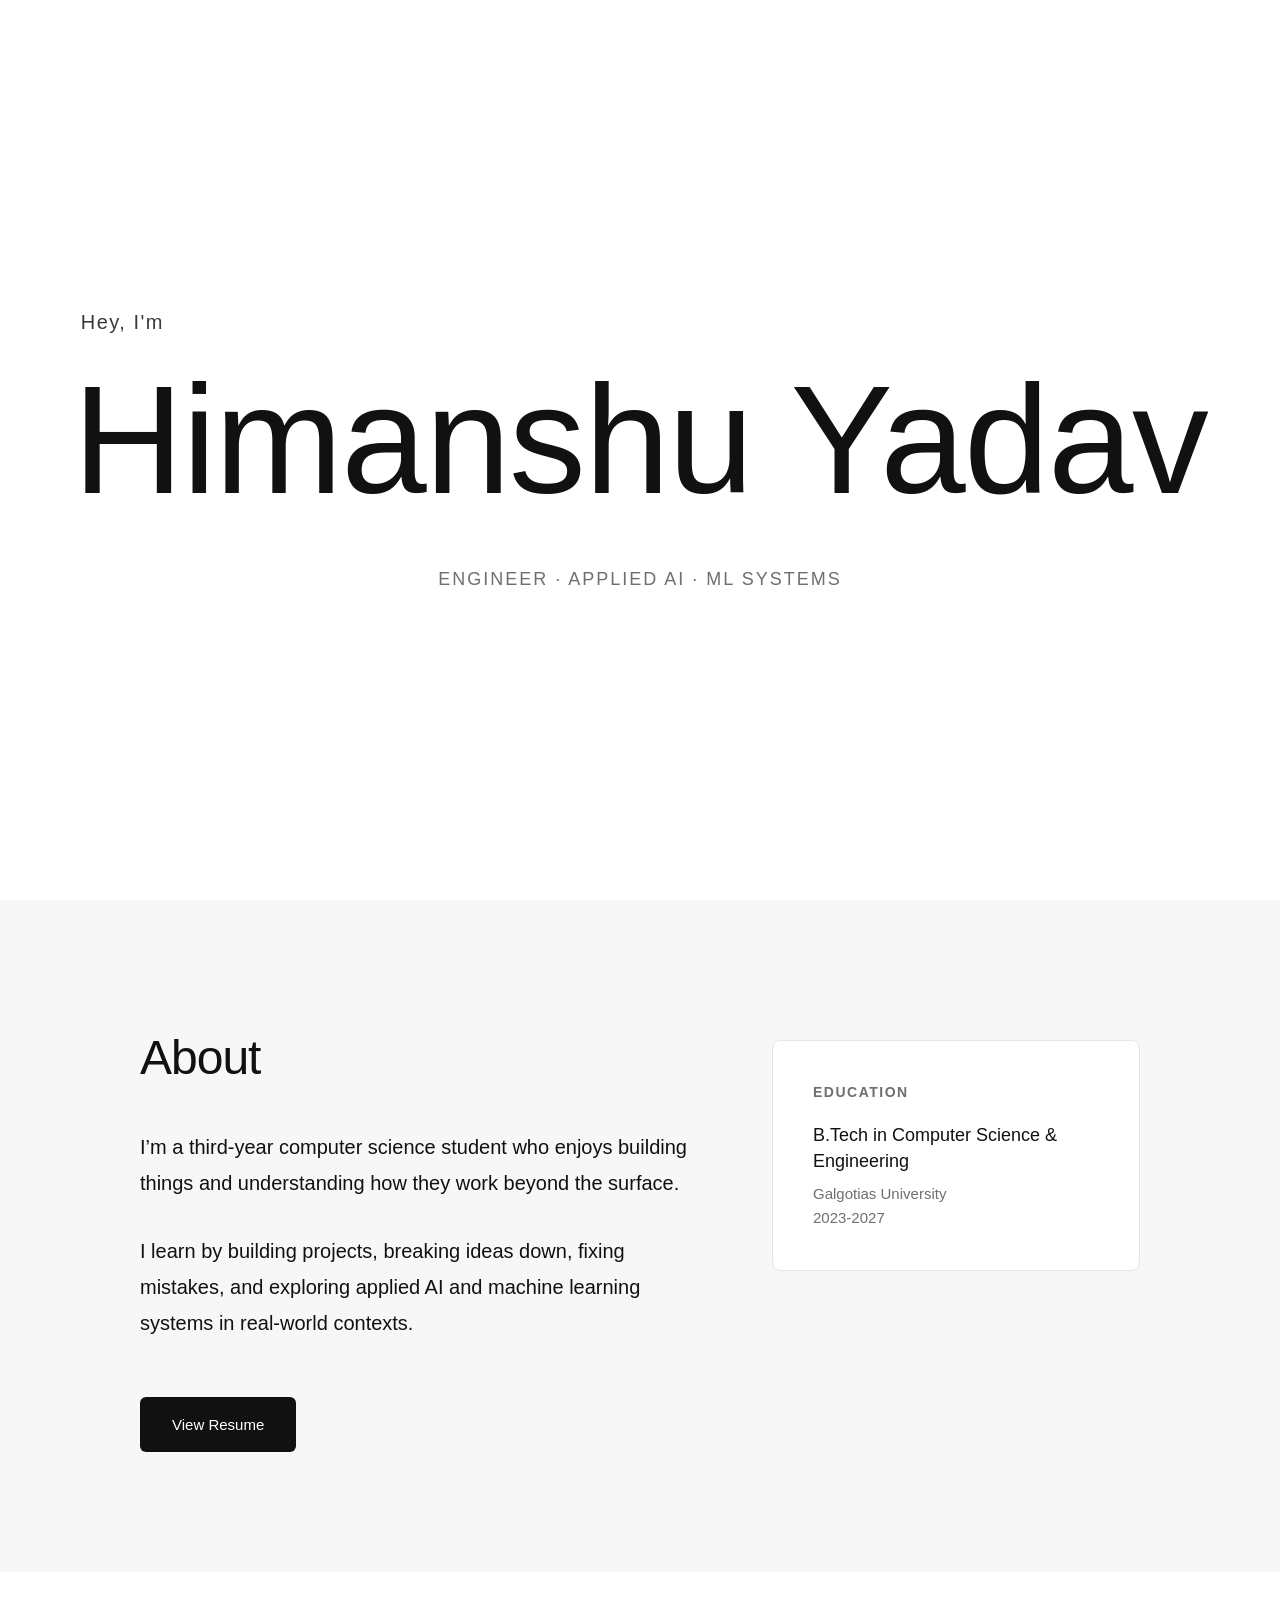
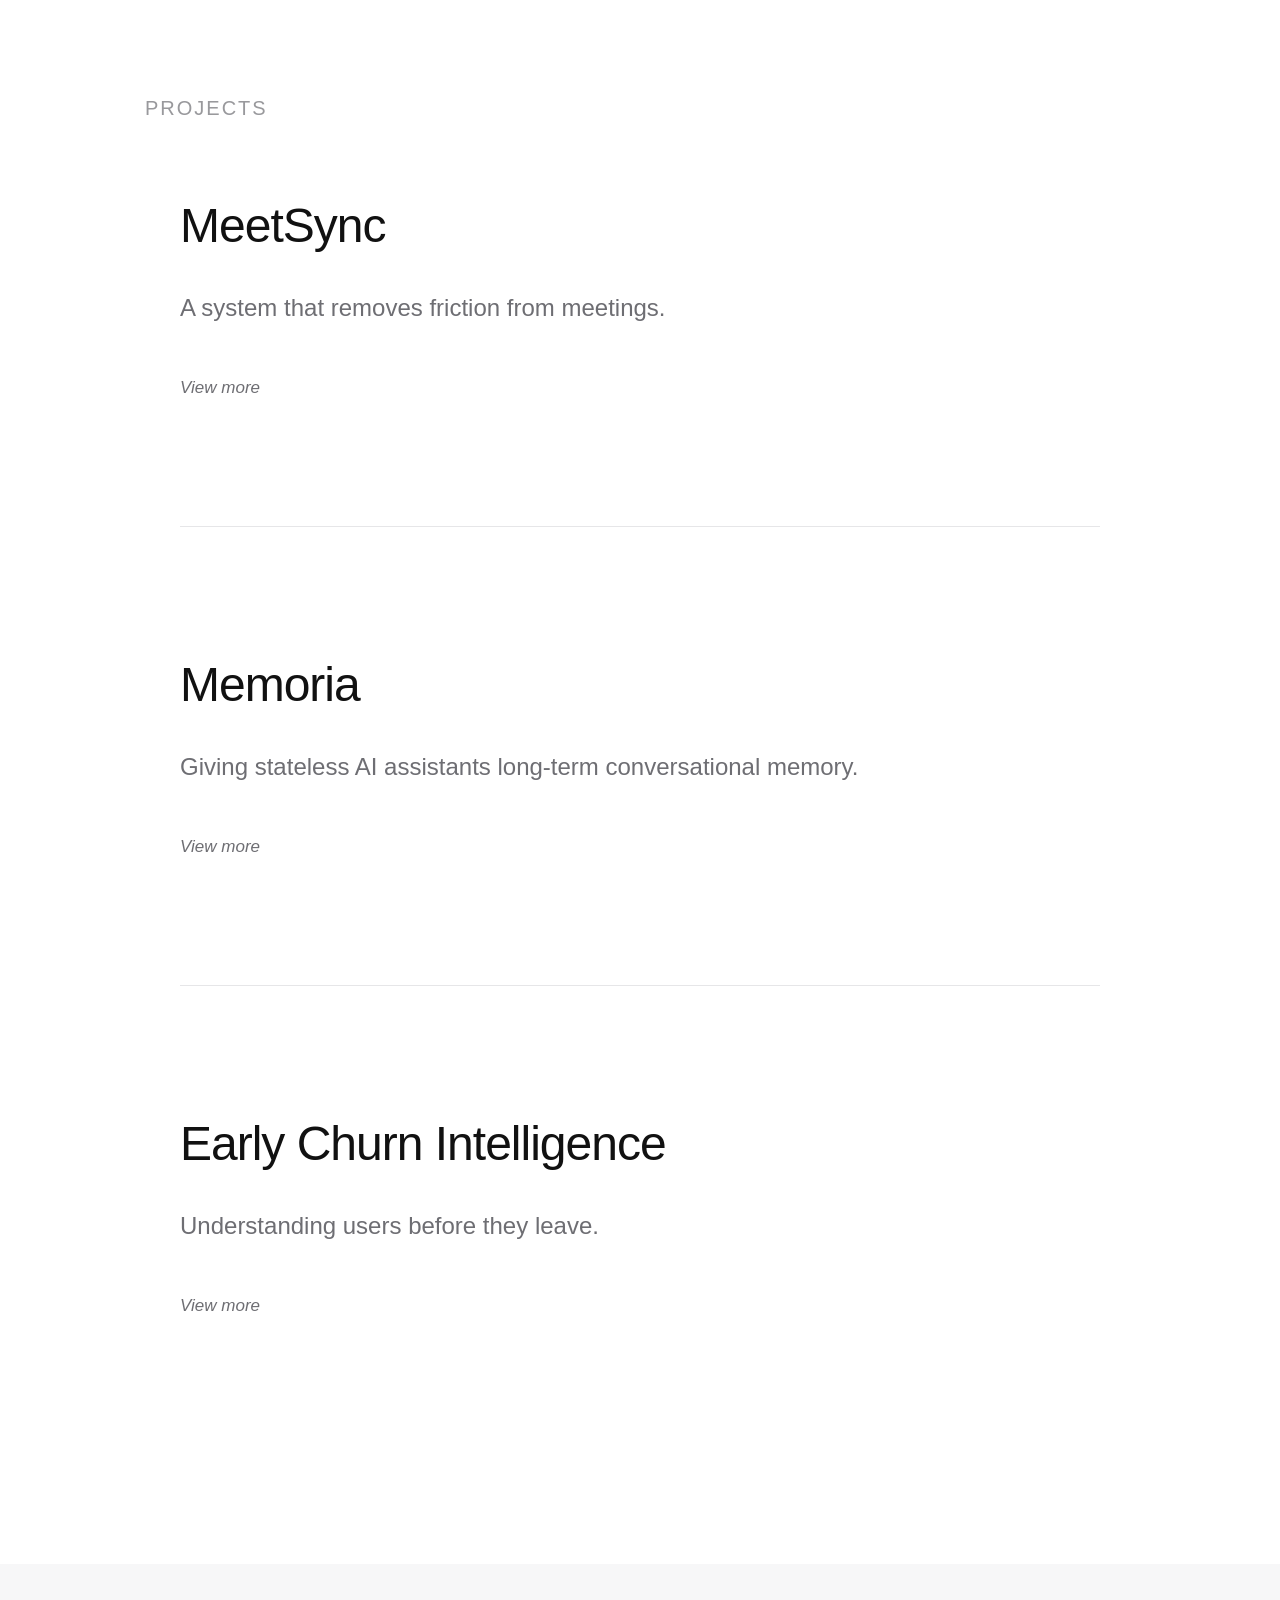
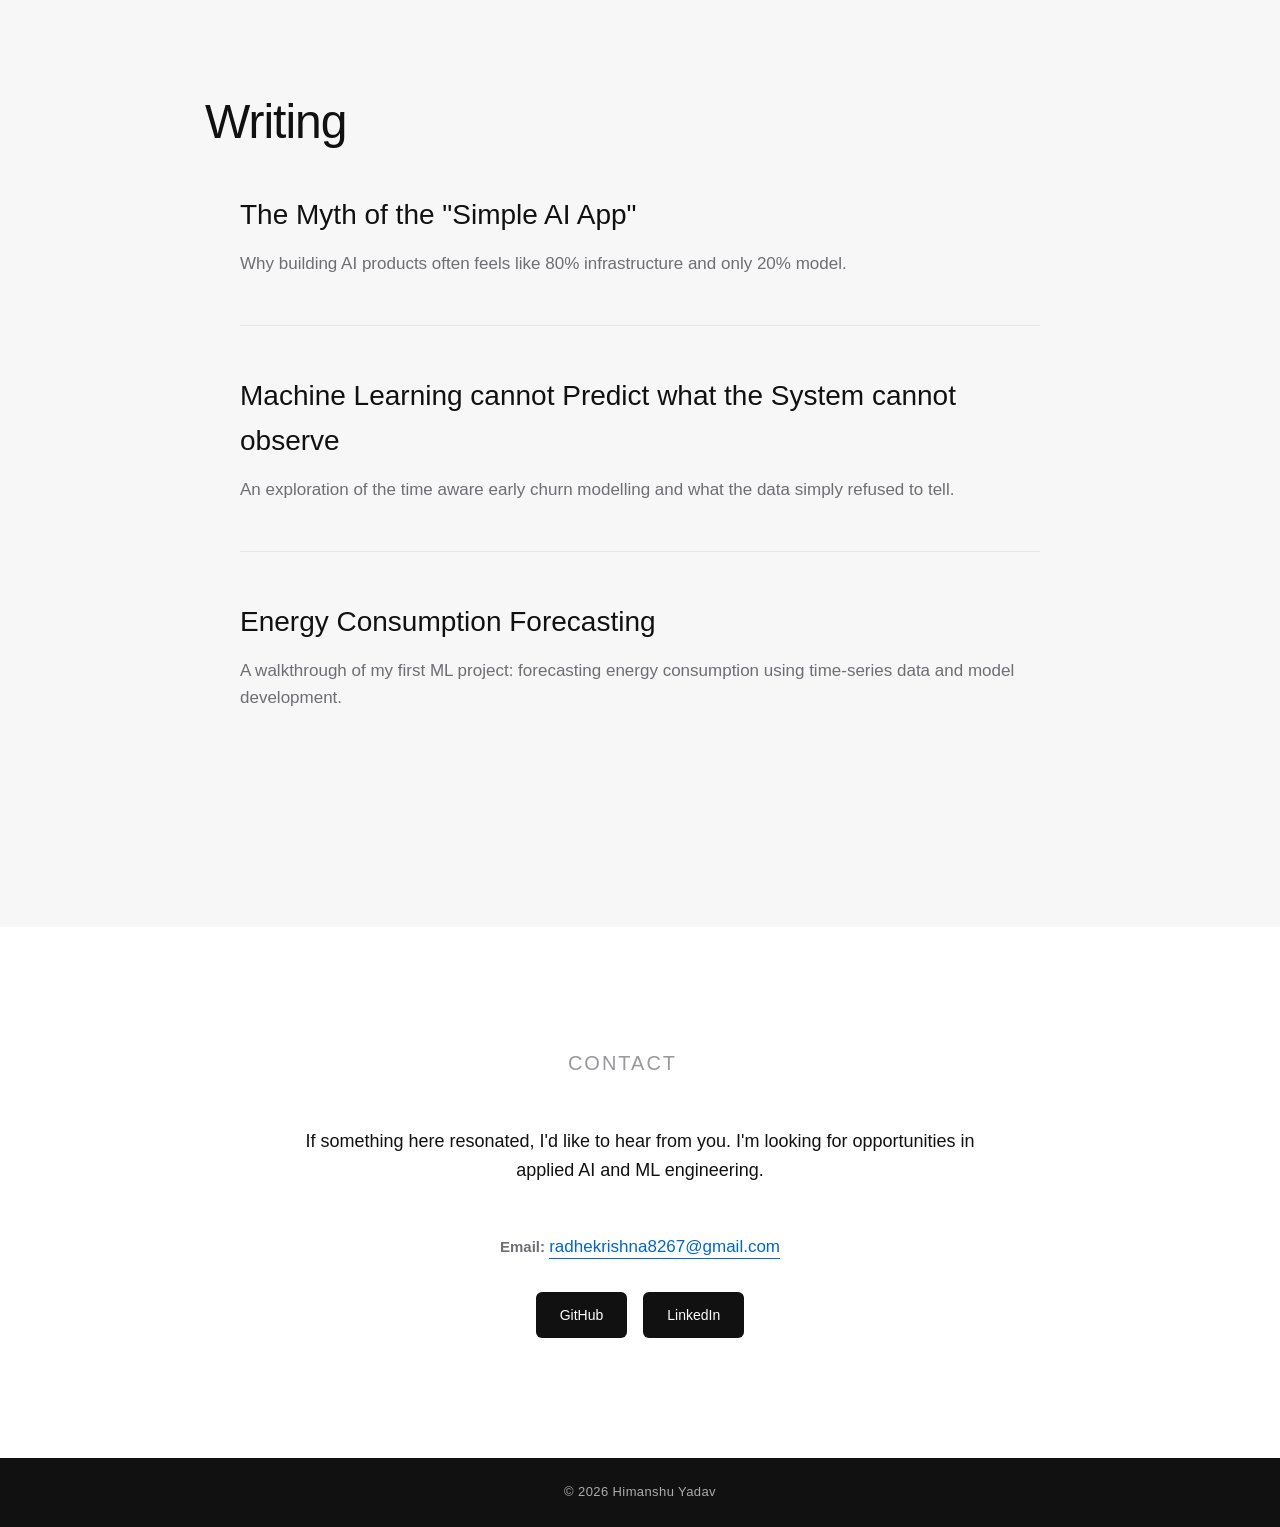
==== index.html @ 117b26e9 "Add: new project section under projects" ====
<!DOCTYPE html>
<html lang="en">
<head>
  <meta charset="UTF-8" />
  <meta name="viewport" content="width=device-width, initial-scale=1.0" />
  <title>Himanshu Yadav | Portfolio</title>
  <style>
    /* =========================================================
       INTENTIONAL - UNCOMFORTABLE SIMPLICITY
       ========================================================= */
    :root {
      --white: #ffffff;
      --surface-1: #f7f7f8;
      --surface-2: #f2f2f4;
      --text: #111111;
      --text-light: #6e6e73;
      --border: #e6e6e8;
      --accent: #0066cc;
    }

    * {
      margin: 0;
      padding: 0;
      box-sizing: border-box;
    }

    body {
      font-family: -apple-system, BlinkMacSystemFont, "SF Pro Display", "Helvetica Neue", Arial, sans-serif;
      background: var(--white);
      color: var(--text);
      line-height: 1.6;
      -webkit-font-smoothing: antialiased;
    }

    html {
      scroll-behavior: smooth;
    }

    /* =========================================================
       HERO - SILENCE & POWER
       ========================================================= */
    .hero {
    min-height: 100vh;
    display: flex;
    flex-direction: column;
    justify-content: center;
    align-items: center;
    padding: 40px;
    position: relative;
    overflow: hidden;
    background: #ffffff;
    }


    .hero-statement {
      font-size: clamp(64px, 12vw, 160px);
      font-weight: 300;
      letter-spacing: -1.5px;
      color: #111111;
      margin-bottom: 32px;
      text-align: center;
      line-height: 1.2;
    }

    .hero-identity {
      font-size: 18px;
      font-weight: 400;
      color: #6e6e73;
      letter-spacing: 2px;
      text-transform: uppercase;
    }

    .hero > * {
    position: relative;
    z-index: 2;
    }

    /* Faster replay when returning to hero */
    .hero.fast .hero-intro {
    animation-duration: 0.3s;
    animation-delay: 0s;
    }

    .hero.fast .hero-statement {
    animation-duration: 0.4s;
    animation-delay: 0.05s;
    }

    .hero.fast .hero-identity {
    animation-duration: 0.4s;
    animation-delay: 0.1s;
    }



    /* =========================================================
       ABOUT - THE WHY
       ========================================================= */
    .about-section {
      background: var(--surface-1);
      padding: 120px 40px;
    }

    .about-container {
      max-width: 1000px;
      margin: 0 auto;
      display: grid;
      grid-template-columns: 1.5fr 1fr;
      gap: 80px;
      align-items: start;
    }

    .section-title {
      font-size: 48px;
      font-weight: 500;
      letter-spacing: -1px;
      margin-bottom: 32px;
      color: var(--text);
    }

    .section-content {
      font-size: 20px;
      font-weight: 300;
      line-height: 1.8;
      color: var(--text);
    }

    .section-content p {
      margin-bottom: 32px;
    }

    .resume-btn {
      display: inline-block;
      margin-top: 24px;
      padding: 14px 32px;
      background: var(--text);
      color: var(--white);
      text-decoration: none;
      border-radius: 6px;
      font-size: 15px;
      font-weight: 500;
      transition: opacity 0.2s ease;
    }

    .resume-btn:hover {
      opacity: 0.8;
    }

    .education-sidebar {
      background: var(--white);
      padding: 40px;
      border-radius: 8px;
      border: 1px solid var(--border);
    }

    .education-sidebar h3 {
      font-size: 14px;
      font-weight: 600;
      text-transform: uppercase;
      letter-spacing: 1.5px;
      color: var(--text-light);
      margin-bottom: 20px;
    }

    .education-sidebar h4 {
      font-size: 18px;
      font-weight: 500;
      color: var(--text);
      margin-bottom: 8px;
      line-height: 1.4;
    }

    .education-sidebar p {
      font-size: 15px;
      color: var(--text-light);
    }

    .education-sidebar {
  margin-top: 20px;
}

    /* =========================================================
       PROJECTS - THE HEART
       ========================================================= */
    .projects-section {
      padding: 120px 0;
    }

    .projects-container {
      max-width: 1000px;
      margin: 0 auto;
      padding: 0 40px;
    }

    .project {
      margin-bottom: 120px;
      padding-bottom: 80px;
      border-bottom: 1px solid var(--border);
    }

    .project:last-child {
      border-bottom: none;
      margin-bottom: 0;
    }

    .project-title {
      font-size: 48px;
      font-weight: 500;
      letter-spacing: -1px;
      margin-bottom: 24px;
      color: var(--text);
    }

    .project-philosophy {
      font-size: 24px;
      font-weight: 300;
      color: var(--text-light);
      margin-bottom: 48px;
      line-height: 1.6;
    }

    .project-toggle {
      font-size: 14px;
      color: var(--text-light);
      margin-bottom: 32px;
      text-align: center;
      font-style: italic;
    }
/* =========================================================
   PROJECT MEDIA (Architecture Diagrams)
   ========================================================= */
    .project-media {
      margin: 48px 0;
      padding: 24px;
      background: var(--off-white);
      border: 1px solid var(--border);
      border-radius: 8px;
    }

    .project-media img {
      width: 100%;
      height: auto;
      display: block;
      border-radius: 4px;
    }
    .project-details {
      display: grid;
      grid-template-columns: repeat(2, minmax(0, 1fr));
      gap: 56px 48px; /* row-gap column-gap */
      align-items: start;
    }

    .project-detail {
      max-width: 420px;
    }

    @media (max-width: 768px) {
      .project-details {
        grid-template-columns: 1fr;
        gap: 32px;
      }
    }
    .project-detail h4 {
      font-size: 14px;
      font-weight: 600;
      text-transform: uppercase;
      letter-spacing: 1.5px;
      color: var(--text-light);
      margin-bottom: 16px;
    }

    .project-detail p {
      font-size: 17px;
      line-height: 1.7;
      color: var(--text);
    }

    .project-tech {
      margin-top: 48px;
      font-size: 14px;
      color: var(--text-light);
      font-style: italic;
    }

    /* =========================================================
       WRITING - POINT OF VIEW
       ========================================================= */
    .writing-section {
      background: var(--surface-1);
      padding: 120px 40px;
    }

    .writing-container {
      max-width: 800px;
      margin: 0 auto;
      position: relative;
    }

    .writing-container .section-title {
      margin-left: -35px;
    }

    .writing-item {
      margin-bottom: 48px;
      padding-bottom: 48px;
      border-bottom: 1px solid var(--border);
    }

    .writing-item:last-child {
      border-bottom: none;
    }

    .writing-item a {
      text-decoration: none;
      color: inherit;
      display: block;
      transition: opacity 0.2s ease;
    }

    .writing-item a:hover {
      opacity: 0.6;
    }

    .writing-title {
      font-size: 28px;
      font-weight: 400;
      margin-bottom: 12px;
      color: var(--text);
    }

    .writing-excerpt {
      font-size: 17px;
      color: var(--text-light);
      line-height: 1.6;
    }

    /* =========================================================
       CONTACT - QUIET CONFIDENCE
       ========================================================= */
    .contact-section {
      padding: 100px 40px;
      text-align: center;
    }

    .contact-message {
      font-size: 18px;
      font-weight: 300;
      line-height: 1.6;
      color: var(--text);
      margin-bottom: 48px;
      max-width: 700px;
      margin-left: auto;
      margin-right: auto;
    }

    .contact-email-wrapper {
      margin-bottom: 32px;
    }

    .contact-email-wrapper p {
      font-size: 15px;
      color: var(--text-light);
      margin-bottom: 8px;
    }

    .contact-email {
      font-size: 17px;
      color: var(--accent);
      text-decoration: none;
      border-bottom: 1px solid var(--accent);
      padding-bottom: 2px;
      transition: opacity 0.2s ease;
    }

    .contact-email:hover {
      opacity: 0.6;
    }

    .contact-buttons {
      display: flex;
      gap: 16px;
      justify-content: center;
      margin-top: 32px;
    }

    .contact-btn {
      padding: 12px 24px;
      background: var(--text);
      color: var(--white);
      text-decoration: none;
      border-radius: 6px;
      font-size: 14px;
      font-weight: 500;
      transition: opacity 0.2s ease;
    }

    .contact-btn:hover {
      opacity: 0.8;
    }

    /* =========================================================
       FOOTER
       ========================================================= */
    .footer {
      background: #111111;
      padding: 24px;
      text-align: center;
      font-size: 13px;                 /* increased from 12px */
      color: rgba(255, 255, 255, 0.65);
    }

    .footer p {
      letter-spacing: 0.4px;
    }

    /* =========================================================
       RESPONSIVE
       ========================================================= */
    @media (max-width: 768px) {
      .hero-statement {
        font-size: 48px;
      }

      .hero-identity {
        font-size: 14px;
      }

      .about-container {
        grid-template-columns: 1fr;
        gap: 48px;
      }

      .section-title {
        font-size: 36px;
      }

      .section-content {
        font-size: 20px;
      }

      .project-title {
        font-size: 36px;
      }

      .project-philosophy {
        font-size: 20px;
      }

      .project-details {
        grid-template-columns: 1fr;
        gap: 32px;
      }

      .writing-title {
        font-size: 24px;
      }

      .contact-message {
        font-size: 20px;
      }

      .contact-buttons {
        flex-direction: column;
        align-items: center;
      }

      .contact-btn {
        width: 200px;
      }
        .project-media {
        padding: 16px;
        margin: 32px 0;
      }
    }

/* Hidden by default */
.project-content {
  max-height: 0;
  overflow: hidden;
  opacity: 0;
  transform: translateY(-8px);
  transition:
    max-height 0.6s ease,
    opacity 0.4s ease,
    transform 0.4s ease;
  margin-top: 32px;
}

/* When expanded */
.project-content.open {
  max-height: 2500px; /* large enough to fit content */
  opacity: 1;
  transform: translateY(0);
}


/* Toggle button */
.project-toggle {
  background: none;
  border: none;
  cursor: pointer;
  font-size: 17px;
  color: var(--text-light);
  text-align: center;
  font-style: italic;
  margin-bottom: 16px;
}

/* Action buttons */
.project-actions {
  display: flex;
  gap: 16px;
  margin-top: 32px;
}

.project-btn {
  padding: 10px 20px;
  border-radius: 6px;
  text-decoration: none;
  font-size: 14px;
  font-weight: 500;
}

.live-btn {
  background: var(--accent);
  color: var(--white);
}

.github-btn {
  background: var(--text);
  color: var(--white);
}

.projects-heading {
  font-size: 20px;
  font-weight: 400;
  text-transform: uppercase;
  letter-spacing: 2px;
  color: var(--text-light);
  margin-bottom: 64px;
  margin-left: -35px;
  opacity: 0.7;
}

.contact-heading {
  font-size: 20px;
  font-weight: 400;
  text-transform: uppercase;
  letter-spacing: 2px;
  color: var(--text-light);
  margin-bottom: 48px;
  margin-left: -35px;
  opacity: 0.7;
}
.contact-section {
  padding: 120px 40px;   /* was 100px */
  text-align: center;
}
@media (max-width: 768px) {
  .contact-heading {
    margin-left: 0;
  }
}

.hero-name-block {
  display: inline-block;     /* key line */
  text-align: left;          /* aligns intro to H */
}
.hero-identity {
  text-align: center; /* force subheading back to center */
}
.hero-intro {
  font-size: 20px;
  font-weight: 500;
  color: #3a3a3a;
  letter-spacing: 1.5px;
  transform: translateX(5px);
  margin-bottom: 10px;
  padding-left: 8px;
}

@media (max-width: 768px) {
  .writing-container .section-title {
    margin-left: 0;
  }
}
@keyframes fadeUp {
  from {
    opacity: 0;
    transform: translateY(16px);
  }
  to {
    opacity: 1;
    transform: translateY(0);
  }
}

/* Default hidden state */
.hero-intro,
.hero-statement,
.hero-identity {
  opacity: 0;
}

/* Animate ONLY when hero is active */
/* ---------- SLOW (first load) ---------- */
.hero.animate .hero-intro {
  animation: fadeUp 0.6s ease-out forwards;
  animation-delay: 0.1s;
}

.hero.animate .hero-statement {
  animation: fadeUp 2.2s ease-out forwards;
  animation-delay: 0.65s;
}

.hero.animate .hero-identity {
  animation: fadeUp 1.9s ease-out forwards;
  animation-delay: 1.2s;
}

/* ---------- FAST (scroll back) ---------- */
.hero.fast.animate .hero-intro {
  animation-duration: 0.25s;
  animation-delay: 0s;
}

.hero.fast.animate .hero-statement {
  animation-duration: 0.35s;
  animation-delay: 0.05s;
}

.hero.fast.animate .hero-identity {
  animation-duration: 0.35s;
  animation-delay: 0.1s;
}


.reveal {
  opacity: 0;
  transform: translateY(12px);
  transition: all 0.6s ease;
}

.reveal.visible {
  opacity: 1;
  transform: translateY(0);
}

  </style>
</head>


<script>
  document.addEventListener('DOMContentLoaded', () => {
    document.querySelectorAll('.project-toggle').forEach(button => {
      button.addEventListener('click', () => {
        const content = button.nextElementSibling;
        const isOpen = content.classList.contains('open');

        content.classList.toggle('open');

        button.textContent = isOpen
          ? 'View more'
          : 'Click to collapse';
      });
    });
  });
</script>



<body>
  <!-- HERO - SILENCE -->
  <section class="hero">
    <div class="hero-name-block">
    <p class="hero-intro">Hey, I'm</p>
    <h1 class="hero-statement">Himanshu Yadav</h1>
    </div>
    <p class="hero-identity">Engineer · Applied AI · ML Systems</p>
  </section>

  <!-- ABOUT - THE WHY -->
  <section class="about-section">
    <div class="about-container">
      <div>
        <h2 class="section-title">About</h2>
        <div class="section-content">
        <p>
        I’m a third-year computer science student who enjoys building things and understanding how they work beyond the surface.
        </p>

        <p>
        I learn by building projects, breaking ideas down, fixing mistakes, and exploring applied AI and machine learning systems in real-world contexts.
        </p>
          <a href="assets/resume/Himanshu_Yadav_Resume_.pdf" class="resume-btn" target="_blank" rel="noopener noreferrer">View Resume</a>
        </div>
      </div>

      <div class="education-sidebar">
        <h3>Education</h3>
        <h4>B.Tech in Computer Science & Engineering</h4>
        <p>Galgotias University</p>
        <p>2023-2027</p>
      </div>
    </div>
  </section>

  <!-- PROJECTS - THE HEART -->
  <section class="projects-section">
    <div class="projects-container">
      <h2 class="projects-heading">Projects</h2>

<!-- Project 1 -->
<div class="project">

  <h2 class="project-title">MeetSync</h2>
  <p class="project-philosophy">A system that removes friction from meetings.</p>

  <button class="project-toggle">
    View more
  </button>

  <div class="project-content">

    <!-- PROJECT IMAGE -->
    <div class="project-media">
      <img 
        src="assets/images/architecure_diagram_meetsync.png" 
        alt="MeetSync system preview"
        loading="lazy"
      />
    </div>

    <div class="project-details">

      <div class="project-detail">
        <h4>The Problem</h4>
        <p>Meetings create information, but decisions and ownership get lost.</p>
      </div>

      <div class="project-detail">
        <h4>The Idea</h4>
        <p>Transform audio into structured decisions and actionable tasks.</p>
      </div>

      <div class="project-detail">
        <h4>The Execution</h4>
        <p>Speech → Text → schema-validated task extraction.</p>
      </div>

      <div class="project-detail">
        <h4>The Outcome</h4>
        <p>Clear decisions, assigned tasks, instant results, reduced manual effort.</p>
      </div>

    </div> <!-- END project-details -->

    <p class="project-tech">
      Built with Flask, PostgreSQL, Deepgram and Gemini
    </p>

    <div class="project-actions">
      <a href="https://meetsync-8x1f.onrender.com/" class="project-btn live-btn">Live</a>
      <a href="https://github.com/Himanshu-2678/MeetSync" class="project-btn github-btn" target="_blank" rel="noopener noreferrer">GitHub</a>
    </div>

  </div> <!-- END project-content -->

</div> <!-- END project -->


<!-- Project 2 -->
<div class="project">

  <h2 class="project-title">Memoria</h2>
  <p class="project-philosophy">Giving stateless AI assistants long-term conversational memory.</p>

  <button class="project-toggle">
    View more
  </button>

  <div class="project-content">

    <!-- PROJECT IMAGE -->
    <div class="project-media">
      <img 
        src="assets/images/memoria_architecture.PNG" 
        alt="Memoria system architecture"
        loading="lazy"
      />
    </div>

    <div class="project-details">

      <div class="project-detail">
        <h4>The Problem</h4>
        <p>LLMs are stateless and cannot remember past conversations.</p>
      </div>

      <div class="project-detail">
        <h4>The Idea</h4>
        <p>Add a persistent memory layer that stores and retrieves conversations using embeddings.</p>
      </div>

      <div class="project-detail">
        <h4>The Execution</h4>
        <p>Messages → embeddings → vector database → similarity retrieval → injected into the LLM prompt.</p>
      </div>

      <div class="project-detail">
        <h4>The Outcome</h4>
        <p>AI assistants gain long-term conversational memory and controllable forgetting.</p>
      </div>

    </div> <!-- END project-details -->

    <p class="project-tech">
      Built with Endee Vector Database, Sentence Transformers, Groq (Llama 3.3)
    </p>

    <div class="project-actions">
      <a href="https://github.com/Himanshu-2678/memoria" class="project-btn github-btn" target="_blank" rel="noopener noreferrer">GitHub</a>
    </div>

  </div> <!-- END project-content -->

</div> <!-- END project -->

<!-- Project 2 -->
<div class="project">

  <h2 class="project-title">Early Churn Intelligence</h2>
  <p class="project-philosophy">Understanding users before they leave.</p>

  <button class="project-toggle">
    View more
  </button>

  <div class="project-content">

    <!-- Architecture Diagram -->
    <div class="project-media">
      <img
        src="assets/images/architecture_diagram.png"
        alt="Early churn intelligence system architecture"
        loading="lazy"
      />
    </div>

    <!-- 2×2 Grid -->
  <div class="project-details">

    <div class="project-detail">
      <h4>The Problem</h4>
      <p>
        Churn is usually identified after users leave, making it hard to understand which behavioral
        signals indicated risk earlier.
      </p>
    </div>

    <div class="project-detail">
      <h4>The Idea</h4>
      <p>
        Model churn risk by analyzing how user activity patterns change over time instead of relying
        on final churn events alone.
      </p>
    </div>

    <div class="project-detail">
      <h4>The Execution</h4>
      <p>
        Built a behavioral data pipeline, engineered features, and trained baseline models to estimate
        early churn risk under practical constraints.
      </p>
    </div>

    <div class="project-detail">
      <h4>The Outcome</h4>
      <p>
        Gained a clearer understanding of how ML systems behave in practice, including feature design,
        evaluation trade-offs, and system limitations.
      </p>
    </div>

  </div>
    <!-- Tech stack -->
    <p class="project-tech">
      Built with Python, PostgreSQL, and Logistic Regression
    </p>

    <!-- GitHub only -->
    <div class="project-actions">
      <a
        href="https://github.com/Himanshu-2678/early-churn-intelligence"
        class="project-btn github-btn"
        target="_blank"
        rel="noopener noreferrer">
        GitHub
      </a>
    </div>

  </div>
</div>


<!-- Project 3-->
<!--
<div class="project">

  <h2 class="project-title">Decision Intelligence Engine</h2>
  <p class="project-philosophy">Translating predictions into actions.</p>

  <button class="project-toggle">
    View more
  </button>

  <div class="project-content">
    <div class="project-details">

      <div class="project-detail">
        <h4>The Problem</h4>
        <p>Models predict outcomes, but predictions alone don’t drive decisions.</p>
      </div>

      <div class="project-detail">
        <h4>The Idea</h4>
        <p>Decisions need context, constraints, and intent—not just probabilities.</p>
      </div>

      <div class="project-detail">
        <h4>The Execution</h4>
        <p>Combined model outputs with business rules and contextual logic.</p>
      </div>

      <div class="project-detail">
        <h4>The Outcome</h4>
        <p>Predictions become recommendations. Intelligence becomes actionable.</p>
      </div>

    </div>

    <p class="project-tech">
      Built with Python and LLMs
    </p>

    <div class="project-actions">
      <a href="#" class="project-btn live-btn">Live</a>
      <a href="#" class="project-btn github-btn">GitHub</a>
    </div>
  </div>

</div>
-->

    </div>
  </section>

  <!-- WRITING - POINT OF VIEW -->
  <section class="writing-section">
    <div class="writing-container">
      <h2 class="section-title">Writing</h2>
      
      <div class="writing-item">
        <a href="https://substack.com/home/post/p-189960679" target="_blank">
          <h3 class="writing-title">The Myth of the "Simple AI App"</h3>
          <p class="writing-excerpt">Why building AI products often feels like 80% infrastructure and only 20% model.</p>
        </a>  
      </div>

      <div class="writing-item">
        <a href="https://himanshuyadav7.substack.com/p/machine-learning-cannot-predict-what" target="_blank">
          <h3 class="writing-title">Machine Learning cannot Predict what the System cannot observe</h3>
          <p class="writing-excerpt">An exploration of the time aware early churn modelling and what the data simply refused to tell.</p>
        </a>
      </div>

      <div class="writing-item">
        <a href="https://medium.com/@radhekrishna8267/energy-consumption-forecasting-my-first-project-3c855e9d5921" target="_blank">
          <h3 class="writing-title">Energy Consumption Forecasting</h3>
          <p class="writing-excerpt">A walkthrough of my first ML project: forecasting energy consumption using time-series data and model development.</p>
        </a>
      </div>



    </div>
  </section>

  <!-- CONTACT -->

  <section class="contact-section">
    <h2 class="contact-heading">Contact</h2>
    <p class="contact-message">
      If something here resonated, I'd like to hear from you. I'm looking for opportunities in applied AI and ML engineering.
    </p>
    <div class="contact-email-wrapper">
      <p><strong>Email:</strong>
      <a href="mailto:radhekrishna8267@gmail.com" class="contact-email">radhekrishna8267@gmail.com</a></p>
    </div>

    <div class="contact-buttons">
      <a href="https://github.com/Himanshu-2678" target="_blank" class="contact-btn">GitHub</a>
      <a href="https://www.linkedin.com/in/himanshuy26/" target="_blank" class="contact-btn">LinkedIn</a>
    </div>
  </section>

  <!-- FOOTER -->
  <footer class="footer">
    <p>© 2026 Himanshu Yadav</p>
  </footer>

<script>
document.addEventListener("DOMContentLoaded", () => {
  const hero = document.querySelector(".hero");
  const trigger = document.querySelector(".hero-identity");

  let hasVisited = false; // 👈 KEY LINE

  // Observer 1: play animation when subtitle is crossed
  const playObserver = new IntersectionObserver(
    ([entry]) => {
      if (entry.isIntersecting) {

        // First time = slow
        if (!hasVisited) {
          hero.classList.remove("fast");
          hasVisited = true;
        } 
        // Returning = fast
        else {
          hero.classList.add("fast");
        }

        hero.classList.add("animate");
      }
    },
    {
      root: null,
      threshold: 0,
      rootMargin: "-50% 0px -10% 0px"
    }
  );

  // Observer 2: reset when hero fully leaves viewport
  const resetObserver = new IntersectionObserver(
    ([entry]) => {
      if (!entry.isIntersecting) {
        hero.classList.remove("animate");
      }
    },
    { threshold: 0 }
  );

  playObserver.observe(trigger);
  resetObserver.observe(hero);
});
</script>

<script>
document.addEventListener("DOMContentLoaded", () => {
  const reveals = document.querySelectorAll(".reveal");

  const revealObserver = new IntersectionObserver(
    (entries) => {
      entries.forEach(entry => {
        if (entry.isIntersecting) {
          entry.target.classList.add("visible");
          revealObserver.unobserve(entry.target); // reveal once
        }
      });
    },
    {
      threshold: 0.15
    }
  );

  reveals.forEach(el => revealObserver.observe(el));
});
</script>

</body>
</html>
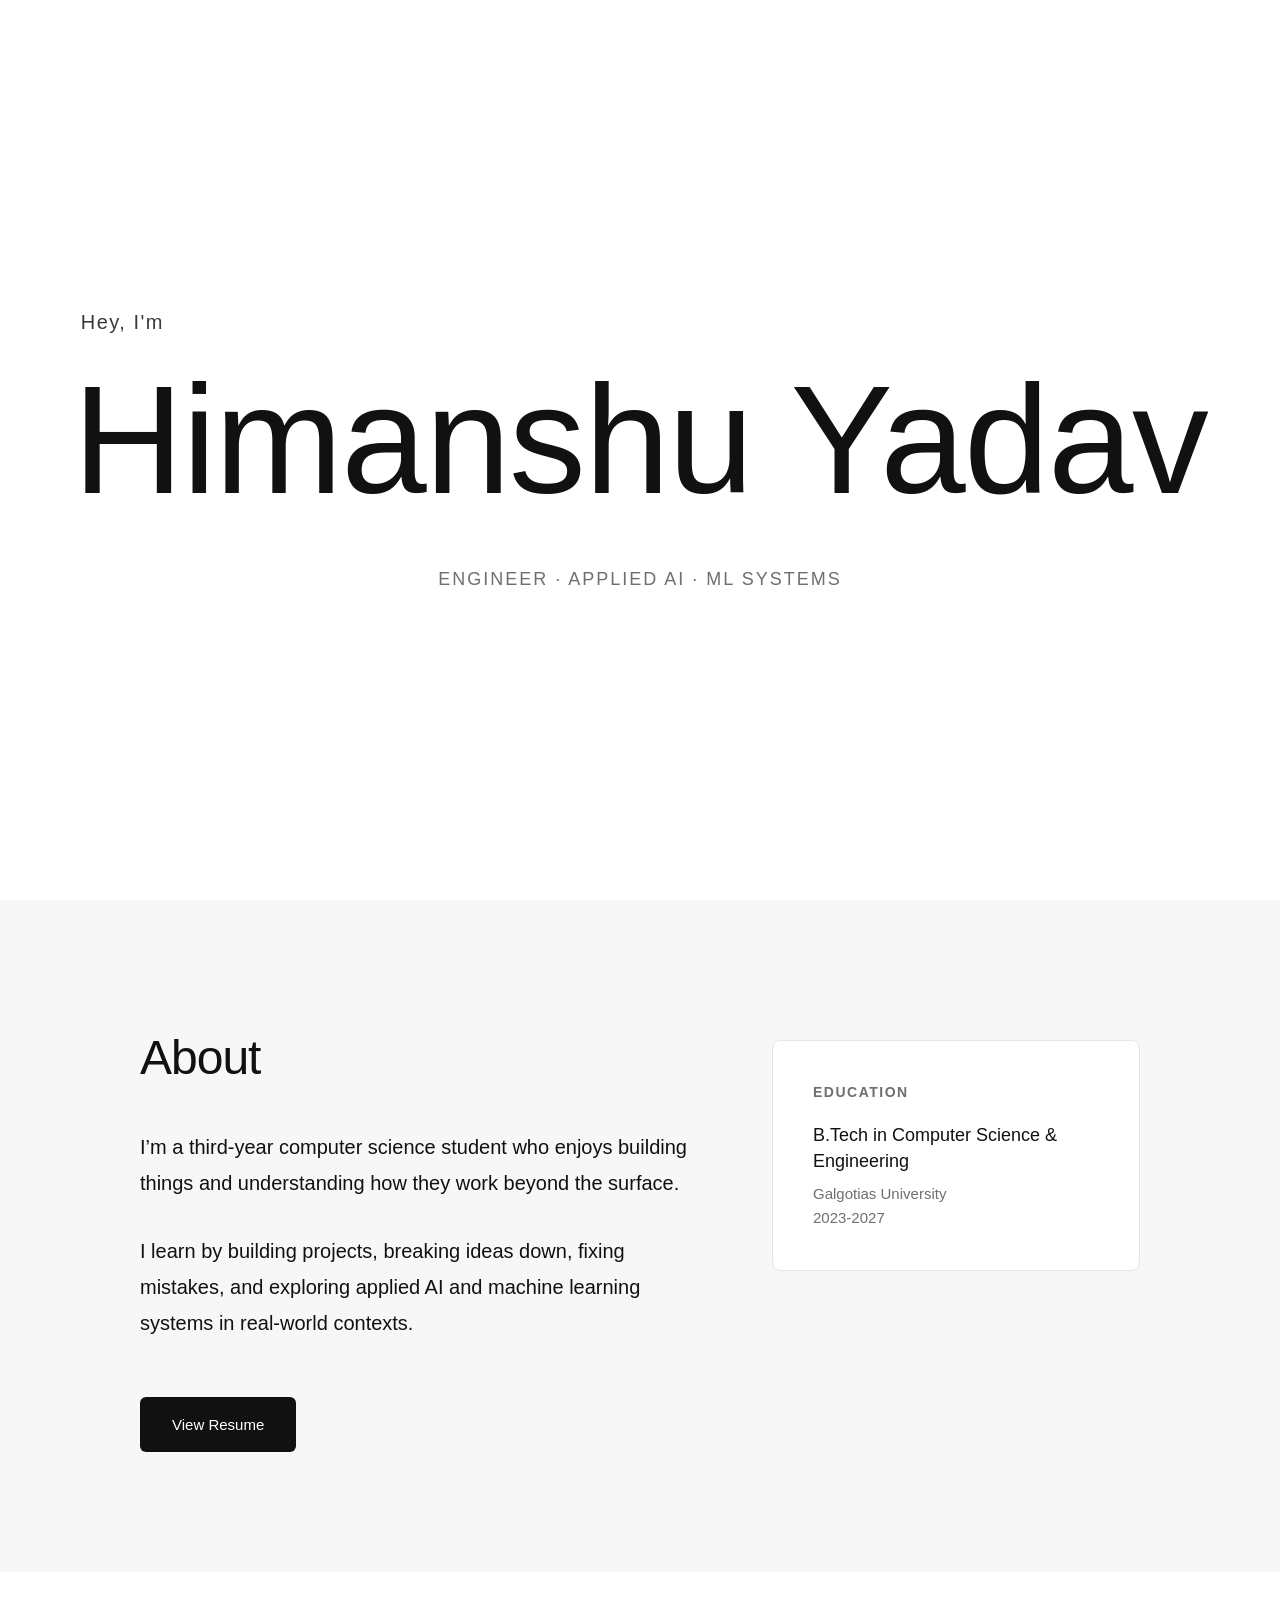
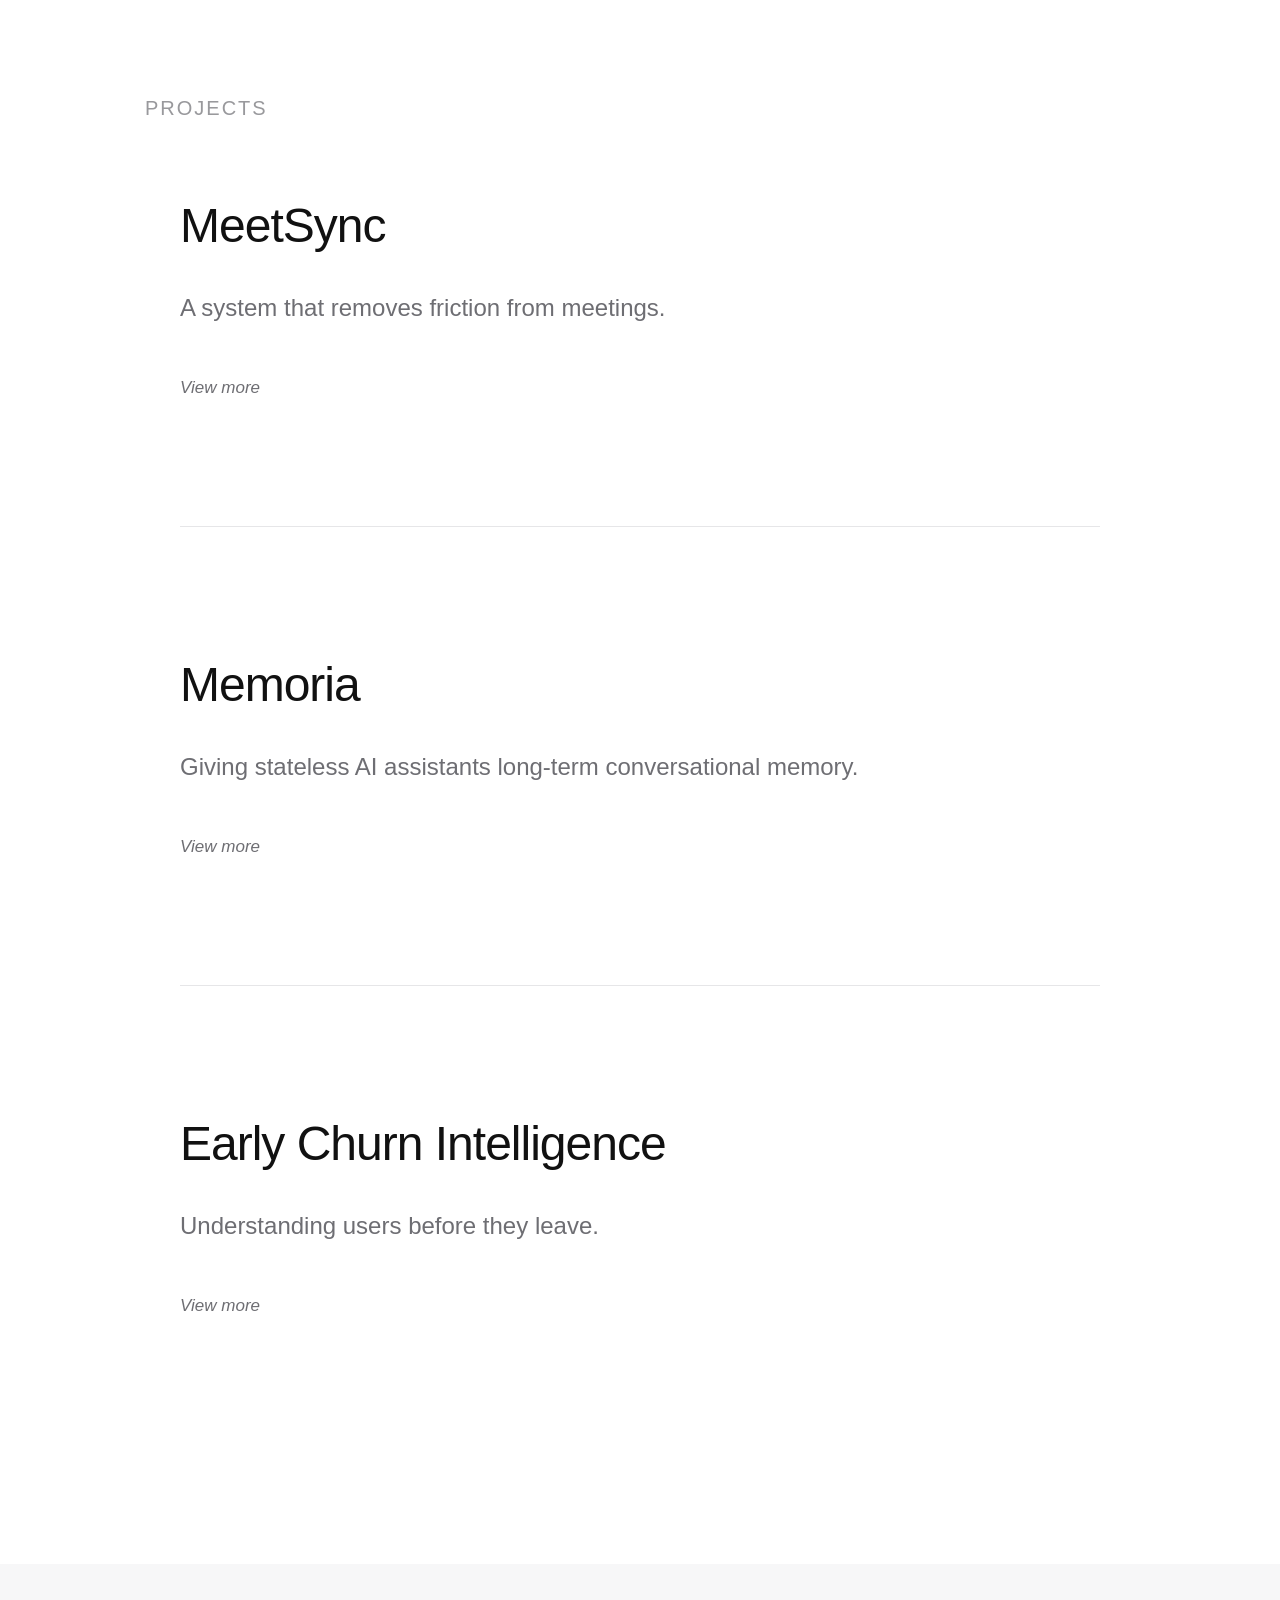
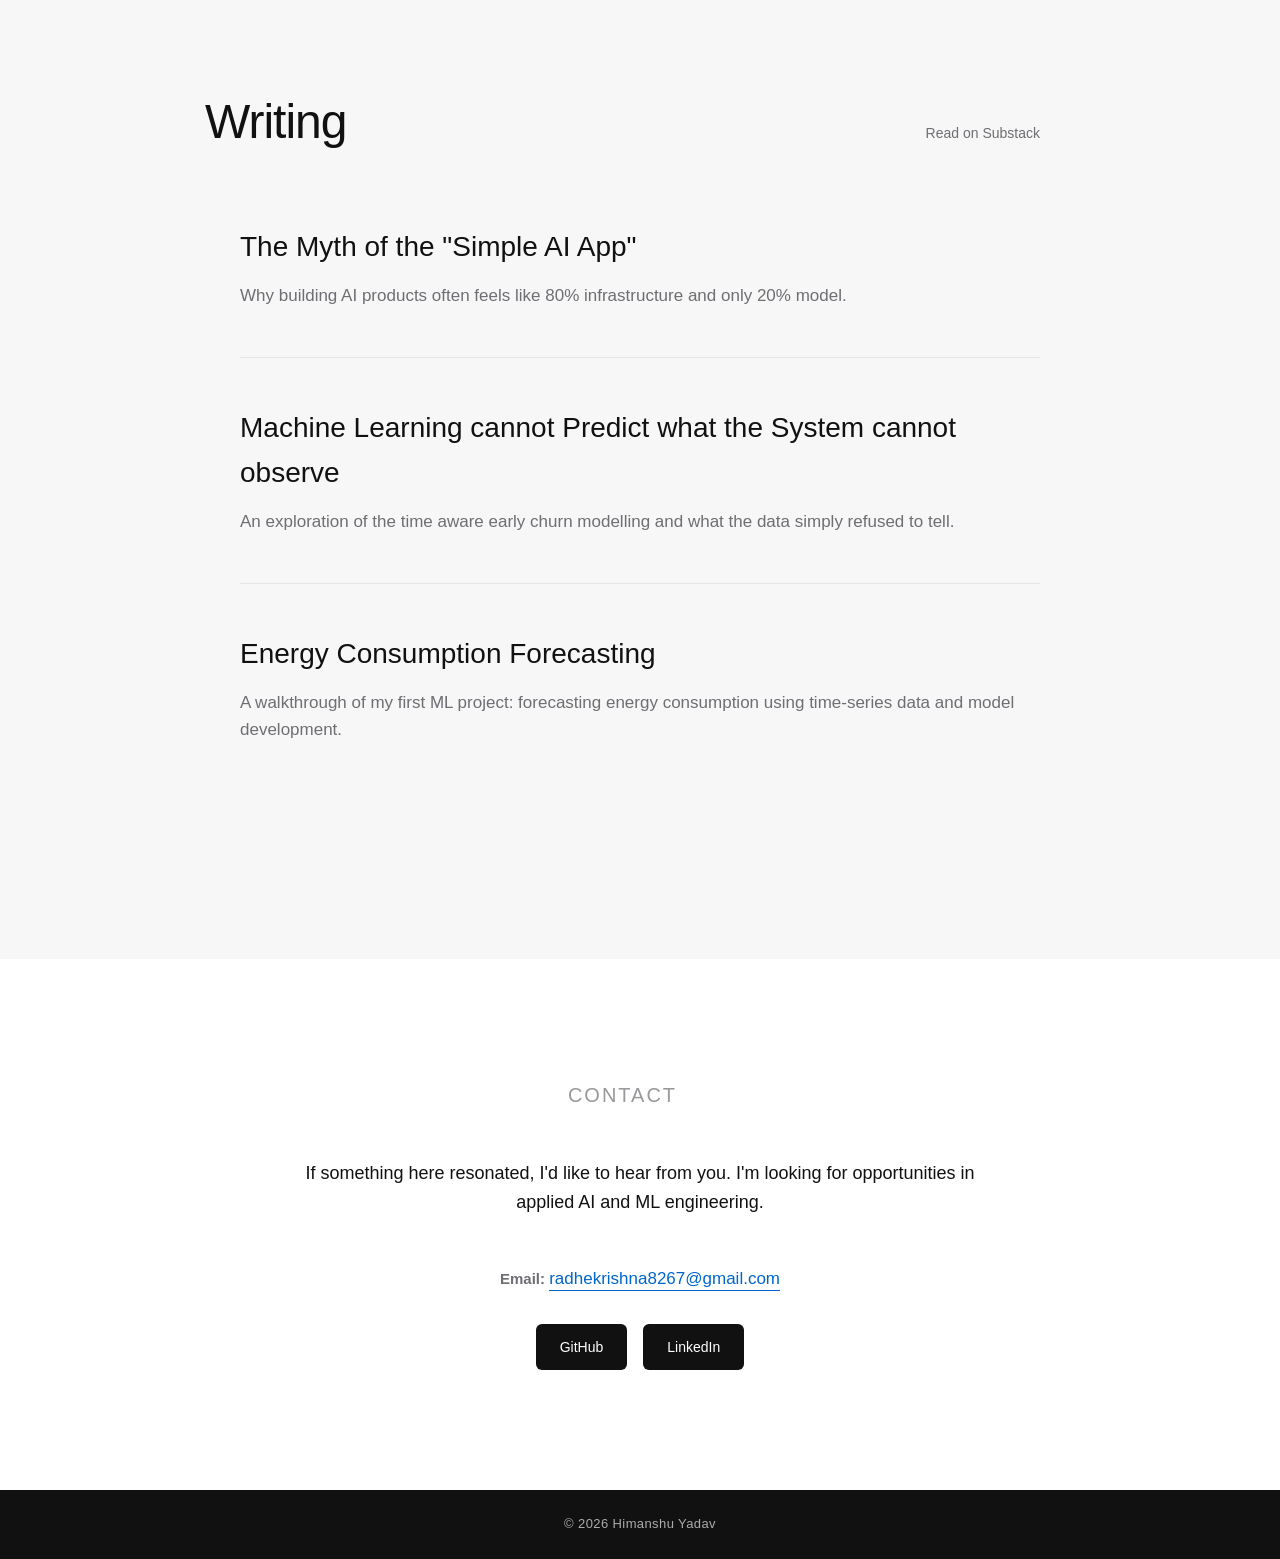
==== commit 9050b91b: "Add: substack link in writing section" ====
--- a/index.html
+++ b/index.html
@@ -334,6 +334,31 @@
       line-height: 1.6;
     }
 
+    .writing-header {
+      display: flex;
+      justify-content: space-between;
+      align-items: baseline;
+      margin-bottom: 64px;
+    }
+
+    .substack-link {
+      font-size: 14px;
+      color: var(--text-light);
+      text-decoration: none;
+      transition: opacity 0.2s ease;
+    }
+
+    .substack-link:hover {
+      opacity: 0.6;
+    }
+
+    @media (max-width: 768px) {
+      .writing-header {
+        flex-direction: column;
+        align-items: flex-start;
+        gap: 6px;
+      }
+    }
     /* =========================================================
        CONTACT - QUIET CONFIDENCE
        ========================================================= */
@@ -959,10 +984,16 @@
   <!-- WRITING - POINT OF VIEW -->
   <section class="writing-section">
     <div class="writing-container">
-      <h2 class="section-title">Writing</h2>
-      
+      <div class="writing-header">
+        <h2 class="section-title" style="margin-bottom: 0;">Writing</h2>
+        <a href="https://substack.com/@himanshuyadav7" target="_blank" class="substack-link">
+          Read on Substack
+        </a>
+      </div>
+
+
       <div class="writing-item">
-        <a href="https://substack.com/home/post/p-189960679" target="_blank">
+        <a href="https://open.substack.com/pub/himanshuyadav7/p/the-myth-of-the-simple-ai-app?r=3wzp9h&utm_campaign=post&utm_medium=web" target="_blank">
           <h3 class="writing-title">The Myth of the "Simple AI App"</h3>
           <p class="writing-excerpt">Why building AI products often feels like 80% infrastructure and only 20% model.</p>
         </a>  
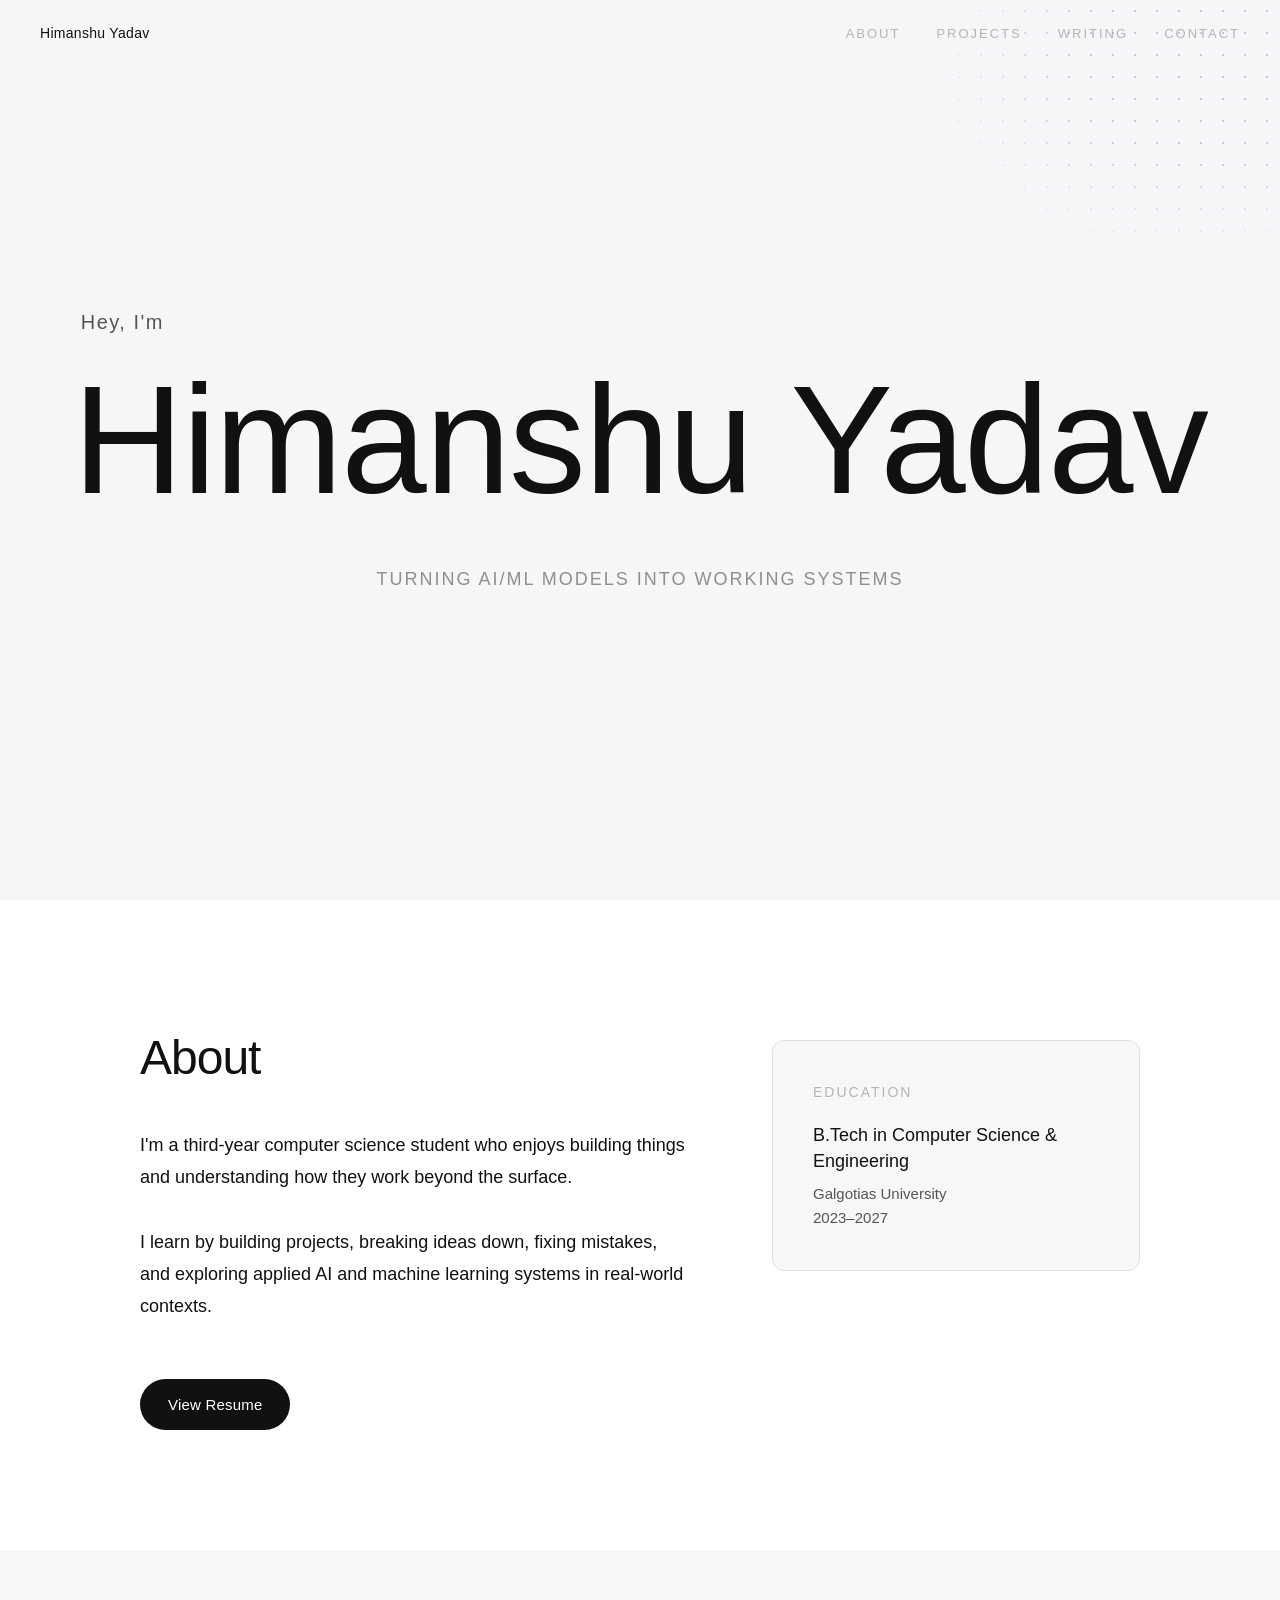
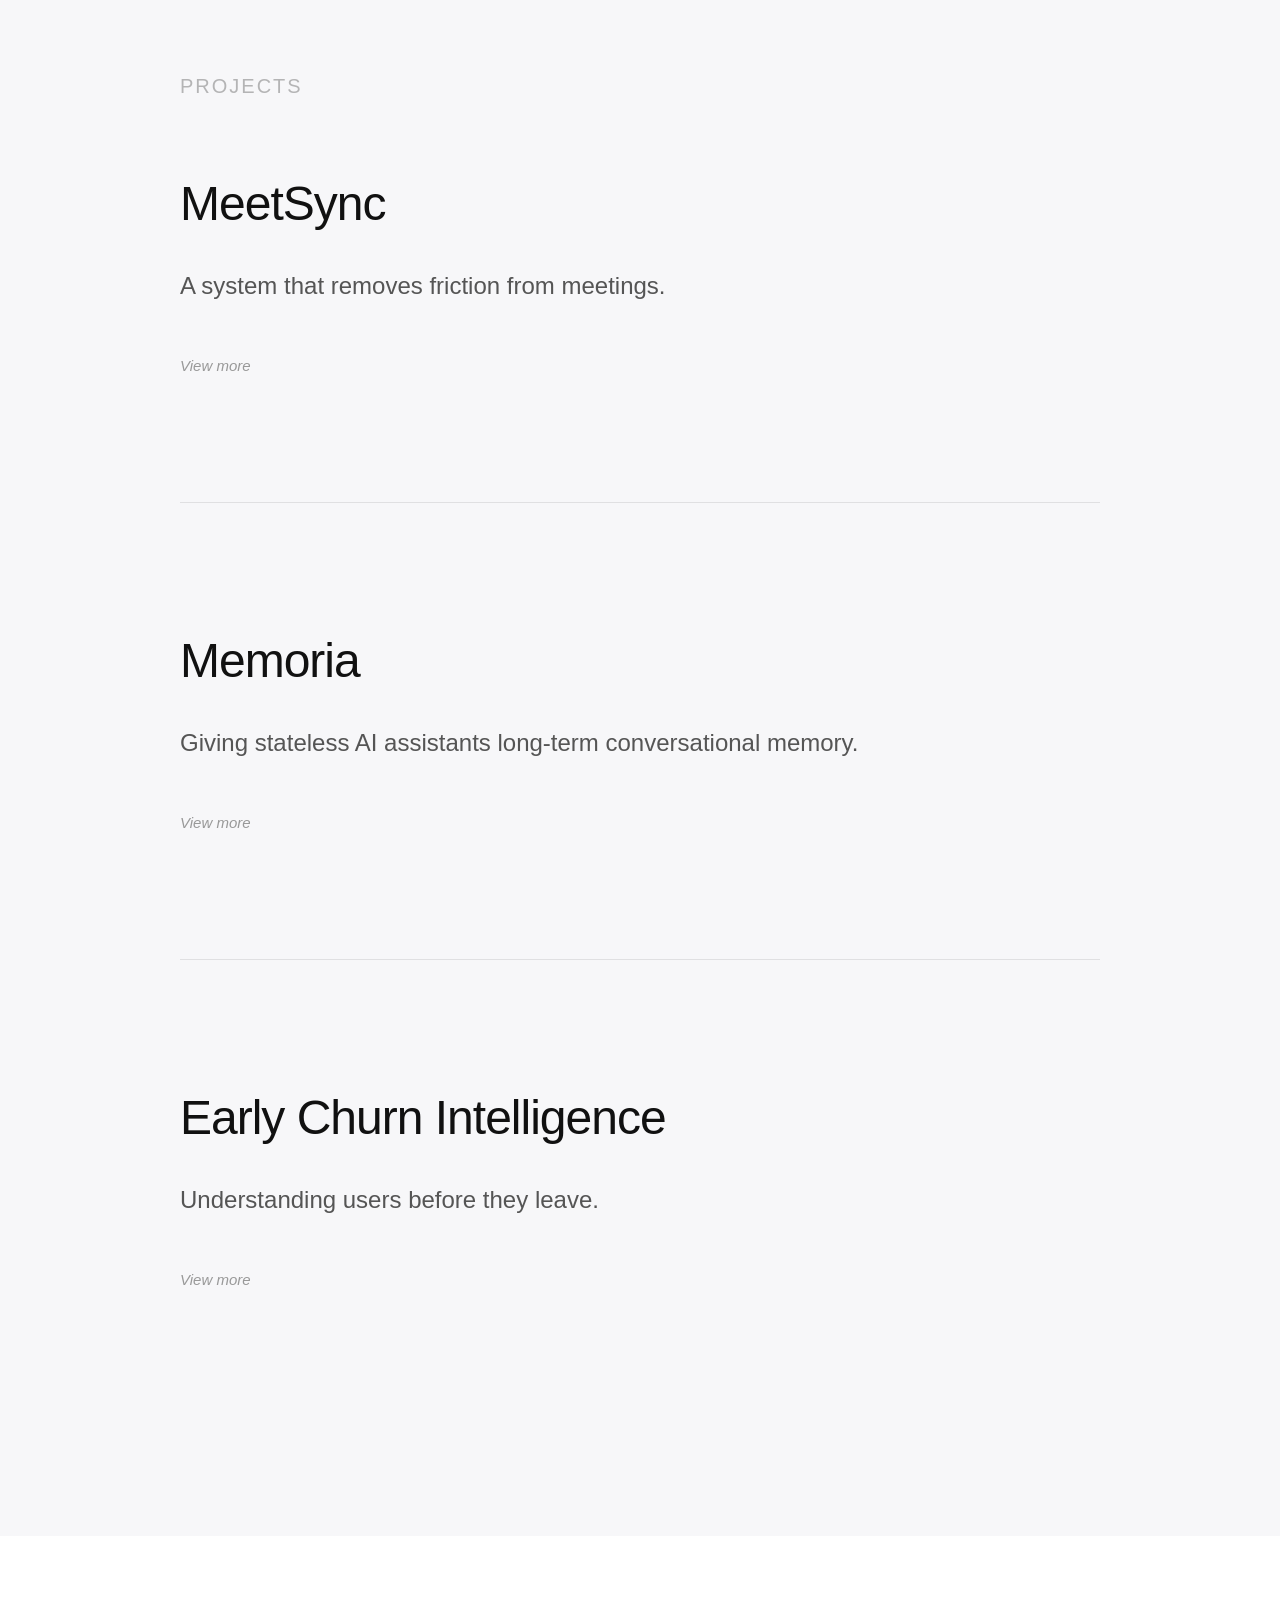
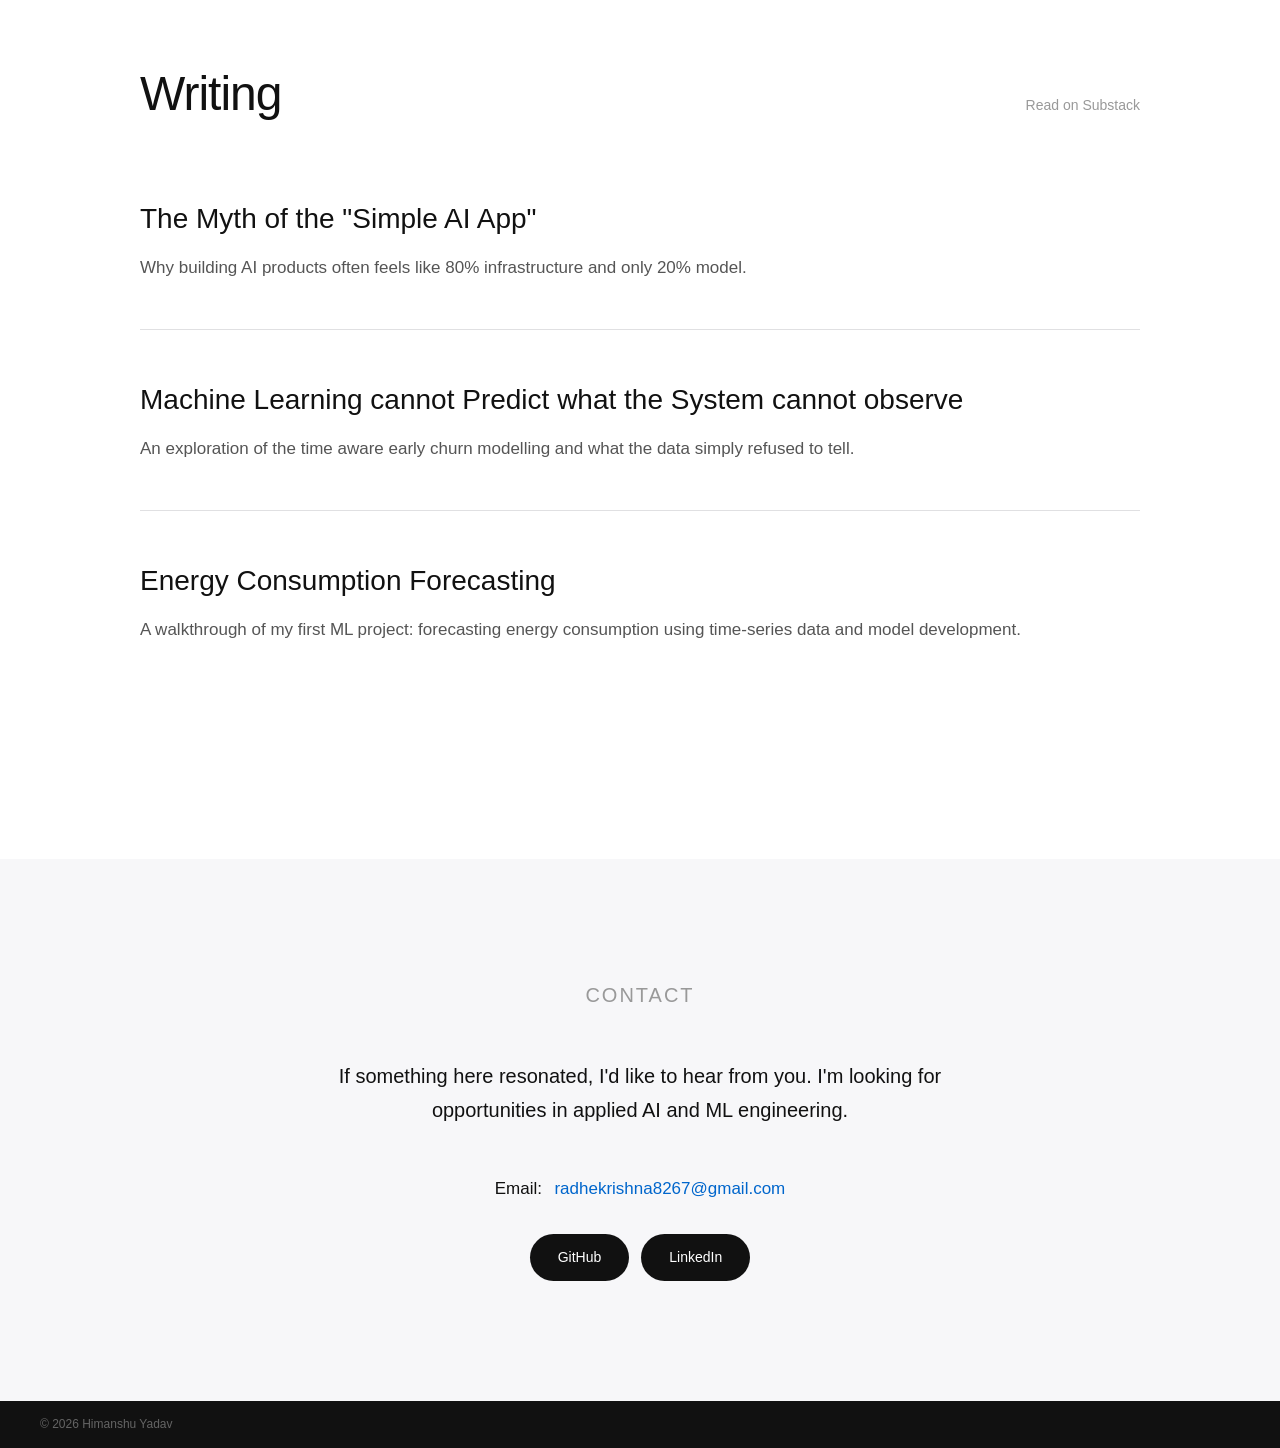
==== commit cd7862d3: "improved UI, added better design like google antigravity" ====
--- a/index.html
+++ b/index.html
@@ -6,98 +6,131 @@
   <title>Himanshu Yadav | Portfolio</title>
   <style>
     /* =========================================================
-       INTENTIONAL - UNCOMFORTABLE SIMPLICITY
+       ANTIGRAVITY COLOR SYSTEM
+       — Off-white base · Achromatic ramp · Periwinkle accent
        ========================================================= */
     :root {
-      --white: #ffffff;
-      --surface-1: #f7f7f8;
-      --surface-2: #f2f2f4;
-      --text: #111111;
-      --text-light: #6e6e73;
-      --border: #e6e6e8;
-      --accent: #0066cc;
-    }
-
-    * {
-      margin: 0;
-      padding: 0;
-      box-sizing: border-box;
-    }
+      /* Surfaces — cool off-white, exactly like antigravity.google */
+      --white:      #ffffff;
+      --surface-1:  #F7F7F9;   /* page bg / hero — slightly cool */
+      --surface-2:  #EBEBEB;   /* secondary buttons, input bg    */
+      --surface-3:  #E0E0E2;   /* hover states                   */
+
+      /* Text ramp — 3 stops, fully achromatic */
+      --text:        #111111;  /* headlines, primary             */
+      --text-mid:    #555555;  /* nav, body copy                 */
+      --text-light:  #999999;  /* captions, footer links         */
+
+      /* Border */
+      --border:      #E0E0E2;
+
+      /* The ONE accent — periwinkle, used sparingly */
+      --accent:      #7B8FE8;  /* particles, email link, live btn */
+      --primary-action: #0066cc;
+
+      /* Dark surface — used in footer & dark hero strip */
+      --dark:        #111111;
+    }
+
+    * { margin: 0; padding: 0; box-sizing: border-box; }
 
     body {
-      font-family: -apple-system, BlinkMacSystemFont, "SF Pro Display", "Helvetica Neue", Arial, sans-serif;
+      font-family: -apple-system, BlinkMacSystemFont, "SF Pro Display",
+                   "Helvetica Neue", Arial, sans-serif;
       background: var(--white);
       color: var(--text);
       line-height: 1.6;
       -webkit-font-smoothing: antialiased;
     }
 
-    html {
-      scroll-behavior: smooth;
-    }
-
-    /* =========================================================
-       HERO - SILENCE & POWER
+    html { scroll-behavior: smooth; }
+
+    /* =========================================================
+       HERO
        ========================================================= */
     .hero {
-    min-height: 100vh;
-    display: flex;
-    flex-direction: column;
-    justify-content: center;
-    align-items: center;
-    padding: 40px;
-    position: relative;
-    overflow: hidden;
-    background: #ffffff;
-    }
-
+      min-height: 100vh;
+      display: flex;
+      flex-direction: column;
+      justify-content: center;
+      align-items: center;
+      padding: 40px;
+      position: relative;
+      overflow: hidden;
+      /* Antigravity signature: off-white, NOT pure white */
+      background: var(--surface-1);
+    }
+
+    /* Antigravity particle dots — periwinkle, top-right */
+    .hero::before {
+      content: '';
+      position: absolute;
+      top: 0; right: 0;
+      width: 420px;
+      height: 340px;
+      background-image:
+        radial-gradient(circle, var(--accent) 1.5px, transparent 1.5px);
+      background-size: 22px 22px;
+      mask-image: radial-gradient(ellipse 90% 80% at 80% 20%, black 30%, transparent 75%);
+      -webkit-mask-image: radial-gradient(ellipse 90% 80% at 80% 20%, black 30%, transparent 75%);
+      opacity: 0.45;
+      pointer-events: none;
+    }
+
+    /* Subtle noise texture — like Antigravity's grain */
+    .hero::after {
+      content: '';
+      position: absolute;
+      inset: 0;
+      background-image: url("data:image/svg+xml,%3Csvg xmlns='http://www.w3.org/2000/svg' width='300' height='300'%3E%3Cfilter id='n'%3E%3CfeTurbulence type='fractalNoise' baseFrequency='0.75' numOctaves='4' stitchTiles='stitch'/%3E%3C/filter%3E%3Crect width='300' height='300' filter='url(%23n)' opacity='0.035'/%3E%3C/svg%3E");
+      opacity: 0.6;
+      pointer-events: none;
+    }
+
+    .hero > * { position: relative; z-index: 2; }
+
+    .hero-name-block {
+      display: inline-block;
+      text-align: left;
+    }
+
+    .hero-intro {
+      font-size: 20px;
+      font-weight: 500;
+      color: var(--text-mid);
+      letter-spacing: 1.5px;
+      transform: translateX(5px);
+      margin-bottom: 10px;
+      padding-left: 8px;
+      opacity: 0;
+    }
 
     .hero-statement {
       font-size: clamp(64px, 12vw, 160px);
       font-weight: 300;
       letter-spacing: -1.5px;
-      color: #111111;
+      color: var(--text);
       margin-bottom: 32px;
       text-align: center;
       line-height: 1.2;
+      opacity: 0;
     }
 
     .hero-identity {
       font-size: 18px;
       font-weight: 400;
-      color: #6e6e73;
+      color: var(--text);
       letter-spacing: 2px;
       text-transform: uppercase;
-    }
-
-    .hero > * {
-    position: relative;
-    z-index: 2;
-    }
-
-    /* Faster replay when returning to hero */
-    .hero.fast .hero-intro {
-    animation-duration: 0.3s;
-    animation-delay: 0s;
-    }
-
-    .hero.fast .hero-statement {
-    animation-duration: 0.4s;
-    animation-delay: 0.05s;
-    }
-
-    .hero.fast .hero-identity {
-    animation-duration: 0.4s;
-    animation-delay: 0.1s;
-    }
-
-
-
-    /* =========================================================
-       ABOUT - THE WHY
+      text-align: center;
+      opacity: 0;
+    }
+
+    /* =========================================================
+       ABOUT
        ========================================================= */
     .about-section {
-      background: var(--surface-1);
+      background: var(--white);
       padding: 120px 40px;
     }
 
@@ -119,47 +152,47 @@
     }
 
     .section-content {
-      font-size: 20px;
+      font-size: 18px;
       font-weight: 300;
       line-height: 1.8;
       color: var(--text);
     }
 
-    .section-content p {
-      margin-bottom: 32px;
-    }
-
+    .section-content p { margin-bottom: 32px; }
+
+    /* Pill button — Antigravity primary style */
     .resume-btn {
       display: inline-block;
       margin-top: 24px;
-      padding: 14px 32px;
-      background: var(--text);
+      padding: 12px 28px;
+      background: var(--text);        /* near-black */
       color: var(--white);
       text-decoration: none;
-      border-radius: 6px;
+      border-radius: 100px;           /* full pill */
       font-size: 15px;
       font-weight: 500;
+      letter-spacing: 0.2px;
       transition: opacity 0.2s ease;
     }
 
-    .resume-btn:hover {
-      opacity: 0.8;
-    }
+    .resume-btn:hover { opacity: 0.75; }
 
     .education-sidebar {
-      background: var(--white);
+      background: var(--surface-1);   /* off-white card */
       padding: 40px;
-      border-radius: 8px;
+      border-radius: 12px;
       border: 1px solid var(--border);
+      margin-top: 20px;
     }
 
     .education-sidebar h3 {
       font-size: 14px;
-      font-weight: 600;
+      font-weight: 400;
       text-transform: uppercase;
-      letter-spacing: 1.5px;
+      letter-spacing: 2px;
       color: var(--text-light);
       margin-bottom: 20px;
+      opacity: 0.7;
     }
 
     .education-sidebar h4 {
@@ -172,24 +205,31 @@
 
     .education-sidebar p {
       font-size: 15px;
-      color: var(--text-light);
-    }
-
-    .education-sidebar {
-  margin-top: 20px;
-}
-
-    /* =========================================================
-       PROJECTS - THE HEART
+      color: var(--text-mid);
+    }
+
+    /* =========================================================
+       PROJECTS
        ========================================================= */
     .projects-section {
       padding: 120px 0;
+      background: var(--surface-1);   /* off-white bg */
     }
 
     .projects-container {
       max-width: 1000px;
       margin: 0 auto;
       padding: 0 40px;
+    }
+
+    .projects-heading {
+      font-size: 20px;
+      font-weight: 400;
+      text-transform: uppercase;
+      letter-spacing: 2px;
+      color: var(--text-light);
+      margin-bottom: 64px;
+      opacity: 0.7;
     }
 
     .project {
@@ -214,59 +254,43 @@
     .project-philosophy {
       font-size: 24px;
       font-weight: 300;
-      color: var(--text-light);
+      color: var(--text-mid);
       margin-bottom: 48px;
       line-height: 1.6;
     }
 
-    .project-toggle {
-      font-size: 14px;
-      color: var(--text-light);
-      margin-bottom: 32px;
-      text-align: center;
-      font-style: italic;
-    }
-/* =========================================================
-   PROJECT MEDIA (Architecture Diagrams)
-   ========================================================= */
     .project-media {
       margin: 48px 0;
       padding: 24px;
-      background: var(--off-white);
+      background: var(--white);
       border: 1px solid var(--border);
-      border-radius: 8px;
+      border-radius: 12px;
     }
 
     .project-media img {
       width: 100%;
       height: auto;
       display: block;
-      border-radius: 4px;
-    }
+      border-radius: 6px;
+    }
+
     .project-details {
       display: grid;
       grid-template-columns: repeat(2, minmax(0, 1fr));
-      gap: 56px 48px; /* row-gap column-gap */
+      gap: 56px 48px;
       align-items: start;
     }
 
-    .project-detail {
-      max-width: 420px;
-    }
-
-    @media (max-width: 768px) {
-      .project-details {
-        grid-template-columns: 1fr;
-        gap: 32px;
-      }
-    }
+    .project-detail { max-width: 420px; }
+
     .project-detail h4 {
       font-size: 14px;
-      font-weight: 600;
+      font-weight: 500;
       text-transform: uppercase;
-      letter-spacing: 1.5px;
+      letter-spacing: 1.6px;
       color: var(--text-light);
-      margin-bottom: 16px;
+      margin-bottom: 14px;
+      opacity: 0.95;
     }
 
     .project-detail p {
@@ -282,23 +306,94 @@
       font-style: italic;
     }
 
-    /* =========================================================
-       WRITING - POINT OF VIEW
+    /* Toggle */
+    .project-content {
+      max-height: 0;
+      overflow: hidden;
+      opacity: 0;
+      transform: translateY(-8px);
+      transition: max-height 0.6s ease, opacity 0.4s ease, transform 0.4s ease;
+      margin-top: 32px;
+    }
+
+    .project-content.open {
+      max-height: 2500px;
+      opacity: 1;
+      transform: translateY(0);
+    }
+
+    .project-toggle {
+      background: none;
+      border: none;
+      cursor: pointer;
+      font-size: 15px;
+      color: var(--text-light);
+      font-style: italic;
+      margin-bottom: 16px;
+      transition: color 0.2s;
+    }
+
+    .project-toggle:hover { color: var(--text-mid); }
+
+    /* Action buttons — pill style */
+    .project-actions {
+      display: flex;
+      gap: 12px;
+      margin-top: 32px;
+    }
+
+    .project-btn {
+      padding: 10px 22px;
+      border-radius: 100px;           /* pill */
+      text-decoration: none;
+      font-size: 14px;
+      font-weight: 500;
+      transition: opacity 0.2s ease;
+    }
+
+    .project-btn:hover { opacity: 0.75; }
+
+    /* Live → periwinkle (the ONE accent) */
+    .live-btn {
+      background: var(--primary-action);  
+      color: var(--white);
+    }
+    /* GitHub → near-black */
+    .github-btn {
+      background: var(--text);
+      color: var(--white);
+    }
+
+    /* =========================================================
+       WRITING
        ========================================================= */
     .writing-section {
-      background: var(--surface-1);
+      background: var(--white);
       padding: 120px 40px;
     }
 
     .writing-container {
-      max-width: 800px;
+      max-width: 1000px;
       margin: 0 auto;
-      position: relative;
-    }
-
-    .writing-container .section-title {
-      margin-left: -35px;
-    }
+    }
+
+    .writing-header {
+      display: flex;
+      justify-content: space-between;
+      align-items: baseline;
+      margin-bottom: 64px;
+    }
+
+    .writing-header .section-title { margin-bottom: 0; }
+
+    .substack-link {
+      font-size: 14px;
+      color: var(--text-light);
+      text-decoration: none;
+      transition: opacity 0.2s ease;
+    }
+
+    .substack-link:hover { opacity: 0.6; }
 
     .writing-item {
       margin-bottom: 48px;
@@ -306,9 +401,7 @@
       border-bottom: 1px solid var(--border);
     }
 
-    .writing-item:last-child {
-      border-bottom: none;
-    }
+    .writing-item:last-child { border-bottom: none; }
 
     .writing-item a {
       text-decoration: none;
@@ -317,9 +410,7 @@
       transition: opacity 0.2s ease;
     }
 
-    .writing-item a:hover {
-      opacity: 0.6;
-    }
+    .writing-item a:hover { opacity: 0.55; }
 
     .writing-title {
       font-size: 28px;
@@ -330,707 +421,491 @@
 
     .writing-excerpt {
       font-size: 17px;
+      color: var(--text-mid);
+      line-height: 1.6;
+    }
+
+    /* =========================================================
+       CONTACT
+       ========================================================= */
+    .contact-section {
+      background: var(--surface-1);
+      padding: 120px 40px;
+      text-align: center;
+    }
+
+    .contact-heading {
+      font-size: 20px;
+      font-weight: 400;
+      text-transform: uppercase;
+      letter-spacing: 2px;
       color: var(--text-light);
-      line-height: 1.6;
-    }
-
-    .writing-header {
-      display: flex;
-      justify-content: space-between;
-      align-items: baseline;
-      margin-bottom: 64px;
-    }
-
-    .substack-link {
-      font-size: 14px;
-      color: var(--text-light);
+      margin-bottom: 48px;
+      opacity: 0.7;
+    }
+
+    .contact-message {
+      font-size: 20px;
+      font-weight: 300;
+      line-height: 1.7;
+      color: var(--text);
+      margin-bottom: 48px;
+      max-width: 680px;
+      margin-left: auto;
+      margin-right: auto;
+    }
+
+    .contact-email-wrapper { margin-bottom: 32px; }
+
+
+    /* Periwinkle for email — the accent earns its spot here */
+    .contact-email {
+      font-size: 17px;
+      color: #0066cc;
       text-decoration: none;
       transition: opacity 0.2s ease;
     }
 
-    .substack-link:hover {
-      opacity: 0.6;
-    }
-
-    @media (max-width: 768px) {
-      .writing-header {
-        flex-direction: column;
-        align-items: flex-start;
-        gap: 6px;
-      }
-    }
-    /* =========================================================
-       CONTACT - QUIET CONFIDENCE
-       ========================================================= */
-    .contact-section {
-      padding: 100px 40px;
-      text-align: center;
-    }
-
-    .contact-message {
-      font-size: 18px;
-      font-weight: 300;
-      line-height: 1.6;
-      color: var(--text);
-      margin-bottom: 48px;
-      max-width: 700px;
-      margin-left: auto;
-      margin-right: auto;
-    }
-
-    .contact-email-wrapper {
-      margin-bottom: 32px;
-    }
-
-    .contact-email-wrapper p {
-      font-size: 15px;
-      color: var(--text-light);
-      margin-bottom: 8px;
-    }
-
-    .contact-email {
+    .contact-email:hover { opacity: 0.65; }
+
+    .contact-email-label {
       font-size: 17px;
-      color: var(--accent);
-      text-decoration: none;
-      border-bottom: 1px solid var(--accent);
-      padding-bottom: 2px;
-      transition: opacity 0.2s ease;
-    }
-
-    .contact-email:hover {
-      opacity: 0.6;
+      color: var(--text);
+      margin-right: 8px;
     }
 
     .contact-buttons {
       display: flex;
-      gap: 16px;
+      gap: 12px;
       justify-content: center;
       margin-top: 32px;
     }
 
+    /* Pill contact buttons */
     .contact-btn {
-      padding: 12px 24px;
-      background: var(--text);
+      padding: 12px 28px;
+      background: var(--text);        /* near-black pill */
       color: var(--white);
       text-decoration: none;
-      border-radius: 6px;
+      border-radius: 100px;
       font-size: 14px;
       font-weight: 500;
       transition: opacity 0.2s ease;
     }
 
-    .contact-btn:hover {
-      opacity: 0.8;
-    }
-
-    /* =========================================================
-       FOOTER
+    .contact-btn:hover { opacity: 0.75; }
+
+    /* =========================================================
+       FOOTER — dark strip, Antigravity style
        ========================================================= */
     .footer {
-      background: #111111;
-      padding: 24px;
-      text-align: center;
-      font-size: 13px;                 /* increased from 12px */
-      color: rgba(255, 255, 255, 0.65);
-    }
-
-    .footer p {
-      letter-spacing: 0.4px;
-    }
-
+      background: var(--dark);
+      padding: 14px 40px;
+      display: flex;
+      align-items: center;
+      justify-content: space-between;
+    }
+
+    .footer-copy {
+      font-size: 12px;
+      color: rgba(255,255,255,0.35);
+    }
+
+
+    /* =========================================================
+       REVEAL ANIMATION
+       ========================================================= */
+    .reveal {
+      opacity: 0;
+      transform: translateY(12px);
+      transition: all 0.6s ease;
+    }
+
+    .reveal.visible {
+      opacity: 1;
+      transform: translateY(0);
+    }
+
+    /* =========================================================
+       HERO ANIMATIONS
+       ========================================================= */
+    @keyframes fadeUp {
+      from { opacity: 0; transform: translateY(16px); }
+      to   { opacity: 1; transform: translateY(0); }
+    }
+
+    .hero.animate .hero-intro {
+      animation: fadeUp 0.6s ease-out forwards;
+      animation-delay: 0.1s;
+    }
+
+    .hero.animate .hero-statement {
+      animation: fadeUp 2.2s ease-out forwards;
+      animation-delay: 0.65s;
+    }
+
+    @keyframes fadeUpDim {
+      from { opacity: 0; transform: translateY(16px); }
+      to   { opacity: 0.45; transform: translateY(0); }
+    }
+
+    .hero.animate .hero-identity {
+      animation: fadeUpDim 1.9s ease-out forwards;
+      animation-delay: 1.2s;
+    }
+
+    .hero.fast.animate .hero-intro    { animation-duration: 0.25s; animation-delay: 0s; }
+    .hero.fast.animate .hero-statement { animation-duration: 0.35s; animation-delay: 0.05s; }
+    .hero.fast.animate .hero-identity  { animation-duration: 0.35s; animation-delay: 0.1s; }
+
+    /* =========================================================
+      NAVBAR
+      ========================================================= */
+    .navbar {
+      position: fixed;
+      top: 0;
+      left: 0;
+      right: 0;
+      z-index: 100;
+      padding: 20px 40px;
+      display: flex;
+      justify-content: space-between;
+      align-items: center;
+      transition: background 0.4s ease, backdrop-filter 0.4s ease, padding 0.3s ease;
+    }
+
+    .navbar.scrolled {
+      background: rgba(247, 247, 249, 0.85);
+      backdrop-filter: blur(12px);
+      -webkit-backdrop-filter: blur(12px);
+      padding: 14px 40px;
+      border-bottom: 1px solid rgba(0,0,0,0.06);
+    }
+
+    .nav-name {
+      font-size: 14px;
+      font-weight: 500;
+      color: var(--text);
+      opacity: 0;
+      transition: opacity 0.3s ease;
+      letter-spacing: 0.3px;
+    }
+
+    .navbar.scrolled .nav-name {
+      opacity: 1;
+    }
+
+    .nav-links {
+      display: flex;
+      gap: 36px;
+      list-style: none;
+    }
+
+    .nav-links a {
+      font-size: 13px;          /* keep smallish, it's a nav */
+      font-weight: 400;         /* was 600 → match heading */
+      text-transform: uppercase;
+      letter-spacing: 2px;      /* was 1.8px → match heading */
+      color: var(--text-light);
+      opacity: 0.7;             /* add this → match heading */
+      text-decoration: none;
+      transition: color 0.2s ease, opacity 0.2s ease;
+    }
+
+    .nav-links a:hover {
+      color: var(--text);
+      opacity: 1;               /* full opacity on hover */
+    }
+
+    /* Mobile */
+    .nav-hamburger {
+      display: none;
+      background: none;
+      border: none;
+      cursor: pointer;
+      flex-direction: column;
+      gap: 5px;
+      padding: 4px;
+    }
+
+    .nav-hamburger span {
+      display: block;
+      width: 22px;
+      height: 1.5px;
+      background: var(--text);
+      transition: all 0.3s ease;
+    }
+
+    @media (max-width: 768px) {
+      .nav-links {
+        display: none;
+        position: absolute;
+        top: 100%;
+        left: 0;
+        right: 0;
+        flex-direction: column;
+        gap: 0;
+        background: rgba(247, 247, 249, 0.97);
+        backdrop-filter: blur(12px);
+        -webkit-backdrop-filter: blur(12px);
+        border-bottom: 1px solid var(--border);
+        padding: 8px 0;
+      }
+
+      .nav-links.open {
+        display: flex;
+      }
+
+      .nav-links li a {
+        display: block;
+        padding: 14px 40px;
+      }
+
+      .nav-hamburger {
+        display: flex;
+      }
+    }
     /* =========================================================
        RESPONSIVE
        ========================================================= */
     @media (max-width: 768px) {
-      .hero-statement {
-        font-size: 48px;
-      }
-
-      .hero-identity {
-        font-size: 14px;
-      }
-
-      .about-container {
-        grid-template-columns: 1fr;
-        gap: 48px;
-      }
-
-      .section-title {
-        font-size: 36px;
-      }
-
-      .section-content {
-        font-size: 20px;
-      }
-
-      .project-title {
-        font-size: 36px;
-      }
-
-      .project-philosophy {
-        font-size: 20px;
-      }
-
-      .project-details {
-        grid-template-columns: 1fr;
-        gap: 32px;
-      }
-
-      .writing-title {
-        font-size: 24px;
-      }
-
-      .contact-message {
-        font-size: 20px;
-      }
-
-      .contact-buttons {
-        flex-direction: column;
-        align-items: center;
-      }
-
-      .contact-btn {
-        width: 200px;
-      }
-        .project-media {
-        padding: 16px;
-        margin: 32px 0;
-      }
-    }
-
-/* Hidden by default */
-.project-content {
-  max-height: 0;
-  overflow: hidden;
-  opacity: 0;
-  transform: translateY(-8px);
-  transition:
-    max-height 0.6s ease,
-    opacity 0.4s ease,
-    transform 0.4s ease;
-  margin-top: 32px;
-}
-
-/* When expanded */
-.project-content.open {
-  max-height: 2500px; /* large enough to fit content */
-  opacity: 1;
-  transform: translateY(0);
-}
-
-
-/* Toggle button */
-.project-toggle {
-  background: none;
-  border: none;
-  cursor: pointer;
-  font-size: 17px;
-  color: var(--text-light);
-  text-align: center;
-  font-style: italic;
-  margin-bottom: 16px;
-}
-
-/* Action buttons */
-.project-actions {
-  display: flex;
-  gap: 16px;
-  margin-top: 32px;
-}
-
-.project-btn {
-  padding: 10px 20px;
-  border-radius: 6px;
-  text-decoration: none;
-  font-size: 14px;
-  font-weight: 500;
-}
-
-.live-btn {
-  background: var(--accent);
-  color: var(--white);
-}
-
-.github-btn {
-  background: var(--text);
-  color: var(--white);
-}
-
-.projects-heading {
-  font-size: 20px;
-  font-weight: 400;
-  text-transform: uppercase;
-  letter-spacing: 2px;
-  color: var(--text-light);
-  margin-bottom: 64px;
-  margin-left: -35px;
-  opacity: 0.7;
-}
-
-.contact-heading {
-  font-size: 20px;
-  font-weight: 400;
-  text-transform: uppercase;
-  letter-spacing: 2px;
-  color: var(--text-light);
-  margin-bottom: 48px;
-  margin-left: -35px;
-  opacity: 0.7;
-}
-.contact-section {
-  padding: 120px 40px;   /* was 100px */
-  text-align: center;
-}
-@media (max-width: 768px) {
-  .contact-heading {
-    margin-left: 0;
-  }
-}
-
-.hero-name-block {
-  display: inline-block;     /* key line */
-  text-align: left;          /* aligns intro to H */
-}
-.hero-identity {
-  text-align: center; /* force subheading back to center */
-}
-.hero-intro {
-  font-size: 20px;
-  font-weight: 500;
-  color: #3a3a3a;
-  letter-spacing: 1.5px;
-  transform: translateX(5px);
-  margin-bottom: 10px;
-  padding-left: 8px;
-}
-
-@media (max-width: 768px) {
-  .writing-container .section-title {
-    margin-left: 0;
-  }
-}
-@keyframes fadeUp {
-  from {
-    opacity: 0;
-    transform: translateY(16px);
-  }
-  to {
-    opacity: 1;
-    transform: translateY(0);
-  }
-}
-
-/* Default hidden state */
-.hero-intro,
-.hero-statement,
-.hero-identity {
-  opacity: 0;
-}
-
-/* Animate ONLY when hero is active */
-/* ---------- SLOW (first load) ---------- */
-.hero.animate .hero-intro {
-  animation: fadeUp 0.6s ease-out forwards;
-  animation-delay: 0.1s;
-}
-
-.hero.animate .hero-statement {
-  animation: fadeUp 2.2s ease-out forwards;
-  animation-delay: 0.65s;
-}
-
-.hero.animate .hero-identity {
-  animation: fadeUp 1.9s ease-out forwards;
-  animation-delay: 1.2s;
-}
-
-/* ---------- FAST (scroll back) ---------- */
-.hero.fast.animate .hero-intro {
-  animation-duration: 0.25s;
-  animation-delay: 0s;
-}
-
-.hero.fast.animate .hero-statement {
-  animation-duration: 0.35s;
-  animation-delay: 0.05s;
-}
-
-.hero.fast.animate .hero-identity {
-  animation-duration: 0.35s;
-  animation-delay: 0.1s;
-}
-
-
-.reveal {
-  opacity: 0;
-  transform: translateY(12px);
-  transition: all 0.6s ease;
-}
-
-.reveal.visible {
-  opacity: 1;
-  transform: translateY(0);
-}
-
+      .hero-statement  { font-size: 48px; }
+      .hero-identity   { font-size: 14px; }
+      .about-container { grid-template-columns: 1fr; gap: 48px; }
+      .section-title   { font-size: 36px; }
+      .project-title   { font-size: 36px; }
+      .project-philosophy { font-size: 20px; }
+      .project-details { grid-template-columns: 1fr; gap: 32px; }
+      .project-media   { padding: 16px; margin: 32px 0; }
+      .writing-title   { font-size: 24px; }
+      .writing-header  { flex-direction: column; gap: 6px; }
+      .contact-message { font-size: 18px; }
+      .contact-buttons { flex-direction: column; align-items: center; }
+      .contact-btn     { width: 200px; text-align: center; }
+      .footer          { flex-direction: column; gap: 10px; text-align: center; }
+      .footer-dots     { justify-content: center; }
+    }
   </style>
 </head>
 
-
-<script>
-  document.addEventListener('DOMContentLoaded', () => {
-    document.querySelectorAll('.project-toggle').forEach(button => {
-      button.addEventListener('click', () => {
-        const content = button.nextElementSibling;
-        const isOpen = content.classList.contains('open');
-
-        content.classList.toggle('open');
-
-        button.textContent = isOpen
-          ? 'View more'
-          : 'Click to collapse';
-      });
-    });
-  });
-</script>
-
-
-
 <body>
-  <!-- HERO - SILENCE -->
+  <nav class="navbar" id="navbar">
+    <span class="nav-name">Himanshu Yadav</span>
+    <ul class="nav-links" id="navLinks">
+      <li><a href="#about">About</a></li>
+      <li><a href="#projects">Projects</a></li>
+      <li><a href="#writing">Writing</a></li>
+      <li><a href="#contact">Contact</a></li>
+    </ul>
+    <button class="nav-hamburger" id="hamburger" aria-label="Menu">
+      <span></span><span></span><span></span>
+    </button>
+  </nav>
+  <!-- HERO -->
   <section class="hero">
     <div class="hero-name-block">
-    <p class="hero-intro">Hey, I'm</p>
-    <h1 class="hero-statement">Himanshu Yadav</h1>
+      <p class="hero-intro">Hey, I'm</p>
+      <h1 class="hero-statement">Himanshu Yadav</h1>
     </div>
-    <p class="hero-identity">Engineer · Applied AI · ML Systems</p>
+    <p class="hero-identity">Turning AI/ML models into working systems</p>
   </section>
 
-  <!-- ABOUT - THE WHY -->
-  <section class="about-section">
+  <!-- ABOUT -->
+  <section class="about-section" id="about">
     <div class="about-container">
-      <div>
+      <div class="reveal">
         <h2 class="section-title">About</h2>
         <div class="section-content">
-        <p>
-        I’m a third-year computer science student who enjoys building things and understanding how they work beyond the surface.
-        </p>
-
-        <p>
-        I learn by building projects, breaking ideas down, fixing mistakes, and exploring applied AI and machine learning systems in real-world contexts.
-        </p>
-          <a href="assets/resume/Himanshu_Yadav_Resume_.pdf" class="resume-btn" target="_blank" rel="noopener noreferrer">View Resume</a>
+          <p>
+            I'm a third-year computer science student who enjoys building things and
+            understanding how they work beyond the surface.
+          </p>
+          <p>
+            I learn by building projects, breaking ideas down, fixing mistakes, and
+            exploring applied AI and machine learning systems in real-world contexts.
+          </p>
+          <a href="assets/resume/Himanshu_Yadav_Resume.pdf" class="resume-btn"
+             target="_blank" rel="noopener noreferrer">View Resume</a>
         </div>
       </div>
 
-      <div class="education-sidebar">
+      <div class="education-sidebar reveal">
         <h3>Education</h3>
-        <h4>B.Tech in Computer Science & Engineering</h4>
+        <h4>B.Tech in Computer Science &amp; Engineering</h4>
         <p>Galgotias University</p>
-        <p>2023-2027</p>
+        <p>2023–2027</p>
       </div>
     </div>
   </section>
 
-  <!-- PROJECTS - THE HEART -->
-  <section class="projects-section">
+  <!-- PROJECTS -->
+  <section class="projects-section" id="projects">
     <div class="projects-container">
-      <h2 class="projects-heading">Projects</h2>
-
-<!-- Project 1 -->
-<div class="project">
-
-  <h2 class="project-title">MeetSync</h2>
-  <p class="project-philosophy">A system that removes friction from meetings.</p>
-
-  <button class="project-toggle">
-    View more
-  </button>
-
-  <div class="project-content">
-
-    <!-- PROJECT IMAGE -->
-    <div class="project-media">
-      <img 
-        src="assets/images/architecure_diagram_meetsync.png" 
-        alt="MeetSync system preview"
-        loading="lazy"
-      />
-    </div>
-
-    <div class="project-details">
-
-      <div class="project-detail">
-        <h4>The Problem</h4>
-        <p>Meetings create information, but decisions and ownership get lost.</p>
+      <p class="projects-heading">Projects</p>
+
+      <!-- MeetSync -->
+      <div class="project reveal">
+        <h2 class="project-title">MeetSync</h2>
+        <p class="project-philosophy">A system that removes friction from meetings.</p>
+        <button class="project-toggle">View more</button>
+        <div class="project-content">
+          <div class="project-media">
+            <img src="assets/images/architecure_diagram_meetsync.png"
+                 alt="MeetSync system preview" loading="lazy" />
+          </div>
+          <div class="project-details">
+            <div class="project-detail">
+              <h4>The Problem</h4>
+              <p>Meetings create information, but decisions and ownership get lost.</p>
+            </div>
+            <div class="project-detail">
+              <h4>The Idea</h4>
+              <p>Transform audio into structured decisions and actionable tasks.</p>
+            </div>
+            <div class="project-detail">
+              <h4>The Execution</h4>
+              <p>Speech → Text → schema-validated task extraction.</p>
+            </div>
+            <div class="project-detail">
+              <h4>The Outcome</h4>
+              <p>Clear decisions, assigned tasks, instant results, reduced manual effort.</p>
+            </div>
+          </div>
+          <p class="project-tech">Built with Flask, PostgreSQL, Deepgram and Gemini</p>
+          <div class="project-actions">
+            <a href="https://meetsync-ljni.onrender.com" class="project-btn live-btn">Live</a>
+            <a href="https://github.com/Himanshu-2678/MeetSync"
+               class="project-btn github-btn" target="_blank" rel="noopener noreferrer">GitHub</a>
+          </div>
+        </div>
       </div>
 
-      <div class="project-detail">
-        <h4>The Idea</h4>
-        <p>Transform audio into structured decisions and actionable tasks.</p>
+      <!-- Memoria -->
+      <div class="project reveal">
+        <h2 class="project-title">Memoria</h2>
+        <p class="project-philosophy">Giving stateless AI assistants long-term conversational memory.</p>
+        <button class="project-toggle">View more</button>
+        <div class="project-content">
+          <div class="project-media">
+            <img src="assets/images/memoria_architecture.PNG"
+                 alt="Memoria system architecture" loading="lazy" />
+          </div>
+          <div class="project-details">
+            <div class="project-detail">
+              <h4>The Problem</h4>
+              <p>LLMs are stateless and cannot remember past conversations.</p>
+            </div>
+            <div class="project-detail">
+              <h4>The Idea</h4>
+              <p>Add a persistent memory layer that stores and retrieves conversations using embeddings.</p>
+            </div>
+            <div class="project-detail">
+              <h4>The Execution</h4>
+              <p>Messages → embeddings → vector database → similarity retrieval → injected into the LLM prompt.</p>
+            </div>
+            <div class="project-detail">
+              <h4>The Outcome</h4>
+              <p>AI assistants gain long-term conversational memory and controllable forgetting.</p>
+            </div>
+          </div>
+          <p class="project-tech">Built with Endee Vector Database, Sentence Transformers, Groq (Llama 3.3)</p>
+          <div class="project-actions">
+            <a href="https://github.com/Himanshu-2678/memoria"
+               class="project-btn github-btn" target="_blank" rel="noopener noreferrer">GitHub</a>
+          </div>
+        </div>
       </div>
 
-      <div class="project-detail">
-        <h4>The Execution</h4>
-        <p>Speech → Text → schema-validated task extraction.</p>
+      <!-- Early Churn Intelligence -->
+      <div class="project reveal">
+        <h2 class="project-title">Early Churn Intelligence</h2>
+        <p class="project-philosophy">Understanding users before they leave.</p>
+        <button class="project-toggle">View more</button>
+        <div class="project-content">
+          <div class="project-media">
+            <img src="assets/images/architecture_diagram.png"
+                 alt="Early churn intelligence system architecture" loading="lazy" />
+          </div>
+          <div class="project-details">
+            <div class="project-detail">
+              <h4>The Problem</h4>
+              <p>Churn is usually identified after users leave, making it hard to understand
+                 which behavioral signals indicated risk earlier.</p>
+            </div>
+            <div class="project-detail">
+              <h4>The Idea</h4>
+              <p>Model churn risk by analyzing how user activity patterns change over time
+                 instead of relying on final churn events alone.</p>
+            </div>
+            <div class="project-detail">
+              <h4>The Execution</h4>
+              <p>Built a behavioral data pipeline, engineered features, and trained baseline
+                 models to estimate early churn risk under practical constraints.</p>
+            </div>
+            <div class="project-detail">
+              <h4>The Outcome</h4>
+              <p>Gained a clearer understanding of how ML systems behave in practice, including
+                 feature design, evaluation trade-offs, and system limitations.</p>
+            </div>
+          </div>
+          <p class="project-tech">Built with Python, PostgreSQL, and Logistic Regression</p>
+          <div class="project-actions">
+            <a href="https://github.com/Himanshu-2678/early-churn-intelligence"
+               class="project-btn github-btn" target="_blank" rel="noopener noreferrer">GitHub</a>
+          </div>
+        </div>
       </div>
-
-      <div class="project-detail">
-        <h4>The Outcome</h4>
-        <p>Clear decisions, assigned tasks, instant results, reduced manual effort.</p>
-      </div>
-
-    </div> <!-- END project-details -->
-
-    <p class="project-tech">
-      Built with Flask, PostgreSQL, Deepgram and Gemini
-    </p>
-
-    <div class="project-actions">
-      <a href="https://meetsync-8x1f.onrender.com/" class="project-btn live-btn">Live</a>
-      <a href="https://github.com/Himanshu-2678/MeetSync" class="project-btn github-btn" target="_blank" rel="noopener noreferrer">GitHub</a>
-    </div>
-
-  </div> <!-- END project-content -->
-
-</div> <!-- END project -->
-
-
-<!-- Project 2 -->
-<div class="project">
-
-  <h2 class="project-title">Memoria</h2>
-  <p class="project-philosophy">Giving stateless AI assistants long-term conversational memory.</p>
-
-  <button class="project-toggle">
-    View more
-  </button>
-
-  <div class="project-content">
-
-    <!-- PROJECT IMAGE -->
-    <div class="project-media">
-      <img 
-        src="assets/images/memoria_architecture.PNG" 
-        alt="Memoria system architecture"
-        loading="lazy"
-      />
-    </div>
-
-    <div class="project-details">
-
-      <div class="project-detail">
-        <h4>The Problem</h4>
-        <p>LLMs are stateless and cannot remember past conversations.</p>
-      </div>
-
-      <div class="project-detail">
-        <h4>The Idea</h4>
-        <p>Add a persistent memory layer that stores and retrieves conversations using embeddings.</p>
-      </div>
-
-      <div class="project-detail">
-        <h4>The Execution</h4>
-        <p>Messages → embeddings → vector database → similarity retrieval → injected into the LLM prompt.</p>
-      </div>
-
-      <div class="project-detail">
-        <h4>The Outcome</h4>
-        <p>AI assistants gain long-term conversational memory and controllable forgetting.</p>
-      </div>
-
-    </div> <!-- END project-details -->
-
-    <p class="project-tech">
-      Built with Endee Vector Database, Sentence Transformers, Groq (Llama 3.3)
-    </p>
-
-    <div class="project-actions">
-      <a href="https://github.com/Himanshu-2678/memoria" class="project-btn github-btn" target="_blank" rel="noopener noreferrer">GitHub</a>
-    </div>
-
-  </div> <!-- END project-content -->
-
-</div> <!-- END project -->
-
-<!-- Project 2 -->
-<div class="project">
-
-  <h2 class="project-title">Early Churn Intelligence</h2>
-  <p class="project-philosophy">Understanding users before they leave.</p>
-
-  <button class="project-toggle">
-    View more
-  </button>
-
-  <div class="project-content">
-
-    <!-- Architecture Diagram -->
-    <div class="project-media">
-      <img
-        src="assets/images/architecture_diagram.png"
-        alt="Early churn intelligence system architecture"
-        loading="lazy"
-      />
-    </div>
-
-    <!-- 2×2 Grid -->
-  <div class="project-details">
-
-    <div class="project-detail">
-      <h4>The Problem</h4>
-      <p>
-        Churn is usually identified after users leave, making it hard to understand which behavioral
-        signals indicated risk earlier.
-      </p>
-    </div>
-
-    <div class="project-detail">
-      <h4>The Idea</h4>
-      <p>
-        Model churn risk by analyzing how user activity patterns change over time instead of relying
-        on final churn events alone.
-      </p>
-    </div>
-
-    <div class="project-detail">
-      <h4>The Execution</h4>
-      <p>
-        Built a behavioral data pipeline, engineered features, and trained baseline models to estimate
-        early churn risk under practical constraints.
-      </p>
-    </div>
-
-    <div class="project-detail">
-      <h4>The Outcome</h4>
-      <p>
-        Gained a clearer understanding of how ML systems behave in practice, including feature design,
-        evaluation trade-offs, and system limitations.
-      </p>
-    </div>
-
-  </div>
-    <!-- Tech stack -->
-    <p class="project-tech">
-      Built with Python, PostgreSQL, and Logistic Regression
-    </p>
-
-    <!-- GitHub only -->
-    <div class="project-actions">
-      <a
-        href="https://github.com/Himanshu-2678/early-churn-intelligence"
-        class="project-btn github-btn"
-        target="_blank"
-        rel="noopener noreferrer">
-        GitHub
-      </a>
-    </div>
-
-  </div>
-</div>
-
-
-<!-- Project 3-->
-<!--
-<div class="project">
-
-  <h2 class="project-title">Decision Intelligence Engine</h2>
-  <p class="project-philosophy">Translating predictions into actions.</p>
-
-  <button class="project-toggle">
-    View more
-  </button>
-
-  <div class="project-content">
-    <div class="project-details">
-
-      <div class="project-detail">
-        <h4>The Problem</h4>
-        <p>Models predict outcomes, but predictions alone don’t drive decisions.</p>
-      </div>
-
-      <div class="project-detail">
-        <h4>The Idea</h4>
-        <p>Decisions need context, constraints, and intent—not just probabilities.</p>
-      </div>
-
-      <div class="project-detail">
-        <h4>The Execution</h4>
-        <p>Combined model outputs with business rules and contextual logic.</p>
-      </div>
-
-      <div class="project-detail">
-        <h4>The Outcome</h4>
-        <p>Predictions become recommendations. Intelligence becomes actionable.</p>
-      </div>
-
-    </div>
-
-    <p class="project-tech">
-      Built with Python and LLMs
-    </p>
-
-    <div class="project-actions">
-      <a href="#" class="project-btn live-btn">Live</a>
-      <a href="#" class="project-btn github-btn">GitHub</a>
-    </div>
-  </div>
-
-</div>
--->
 
     </div>
   </section>
 
-  <!-- WRITING - POINT OF VIEW -->
-  <section class="writing-section">
+  <!-- WRITING -->
+  <section class="writing-section" id="writing">
     <div class="writing-container">
-      <div class="writing-header">
-        <h2 class="section-title" style="margin-bottom: 0;">Writing</h2>
+      <div class="writing-header reveal">
+        <h2 class="section-title">Writing</h2>
         <a href="https://substack.com/@himanshuyadav7" target="_blank" class="substack-link">
           Read on Substack
         </a>
       </div>
 
-
-      <div class="writing-item">
+      <div class="writing-item reveal">
         <a href="https://open.substack.com/pub/himanshuyadav7/p/the-myth-of-the-simple-ai-app?r=3wzp9h&utm_campaign=post&utm_medium=web" target="_blank">
           <h3 class="writing-title">The Myth of the "Simple AI App"</h3>
           <p class="writing-excerpt">Why building AI products often feels like 80% infrastructure and only 20% model.</p>
-        </a>  
+        </a>
       </div>
 
-      <div class="writing-item">
+      <div class="writing-item reveal">
         <a href="https://himanshuyadav7.substack.com/p/machine-learning-cannot-predict-what" target="_blank">
           <h3 class="writing-title">Machine Learning cannot Predict what the System cannot observe</h3>
           <p class="writing-excerpt">An exploration of the time aware early churn modelling and what the data simply refused to tell.</p>
         </a>
       </div>
 
-      <div class="writing-item">
+      <div class="writing-item reveal">
         <a href="https://medium.com/@radhekrishna8267/energy-consumption-forecasting-my-first-project-3c855e9d5921" target="_blank">
           <h3 class="writing-title">Energy Consumption Forecasting</h3>
           <p class="writing-excerpt">A walkthrough of my first ML project: forecasting energy consumption using time-series data and model development.</p>
         </a>
       </div>
-
-
-
     </div>
   </section>
 
   <!-- CONTACT -->
-
-  <section class="contact-section">
-    <h2 class="contact-heading">Contact</h2>
-    <p class="contact-message">
-      If something here resonated, I'd like to hear from you. I'm looking for opportunities in applied AI and ML engineering.
+  <section class="contact-section" id="contact">
+    <p class="contact-heading reveal">Contact</p>
+    <p class="contact-message reveal">
+      If something here resonated, I'd like to hear from you.
+      I'm looking for opportunities in applied AI and ML engineering.
     </p>
-    <div class="contact-email-wrapper">
-      <p><strong>Email:</strong>
-      <a href="mailto:radhekrishna8267@gmail.com" class="contact-email">radhekrishna8267@gmail.com</a></p>
+    <div class="contact-email-wrapper reveal">
+      <span class="contact-email-label">Email:</span>
+      <a href="mailto:radhekrishna8267@gmail.com" class="contact-email">
+        radhekrishna8267@gmail.com
+      </a>
     </div>
-
-    <div class="contact-buttons">
+    <div class="contact-buttons reveal">
       <a href="https://github.com/Himanshu-2678" target="_blank" class="contact-btn">GitHub</a>
       <a href="https://www.linkedin.com/in/himanshuy26/" target="_blank" class="contact-btn">LinkedIn</a>
     </div>
@@ -1038,77 +913,85 @@
 
   <!-- FOOTER -->
   <footer class="footer">
-    <p>© 2026 Himanshu Yadav</p>
+    <span class="footer-copy">© 2026 Himanshu Yadav</span>
   </footer>
 
-<script>
-document.addEventListener("DOMContentLoaded", () => {
-  const hero = document.querySelector(".hero");
-  const trigger = document.querySelector(".hero-identity");
-
-  let hasVisited = false; // 👈 KEY LINE
-
-  // Observer 1: play animation when subtitle is crossed
-  const playObserver = new IntersectionObserver(
-    ([entry]) => {
-      if (entry.isIntersecting) {
-
-        // First time = slow
-        if (!hasVisited) {
-          hero.classList.remove("fast");
+  <!-- =========================================================
+       SCRIPTS
+       ========================================================= -->
+  <script>
+
+    /* Toggle project details */
+    document.querySelectorAll('.project-toggle').forEach(button => {
+      button.addEventListener('click', () => {
+        const content = button.nextElementSibling;
+        const isOpen = content.classList.contains('open');
+        content.classList.toggle('open');
+        button.textContent = isOpen ? 'View more' : 'Click to collapse';
+      });
+    });
+  </script>
+
+  <script>
+    /* Hero scroll animation */
+    document.addEventListener('DOMContentLoaded', () => {
+      const hero    = document.querySelector('.hero');
+      const trigger = document.querySelector('.hero-identity');
+      let hasVisited = false;
+
+      const playObserver = new IntersectionObserver(([entry]) => {
+        if (entry.isIntersecting) {
+          hero.classList.toggle('fast', hasVisited);
           hasVisited = true;
-        } 
-        // Returning = fast
-        else {
-          hero.classList.add("fast");
+          hero.classList.add('animate');
         }
-
-        hero.classList.add("animate");
-      }
-    },
-    {
-      root: null,
-      threshold: 0,
-      rootMargin: "-50% 0px -10% 0px"
-    }
-  );
-
-  // Observer 2: reset when hero fully leaves viewport
-  const resetObserver = new IntersectionObserver(
-    ([entry]) => {
-      if (!entry.isIntersecting) {
-        hero.classList.remove("animate");
-      }
-    },
-    { threshold: 0 }
-  );
-
-  playObserver.observe(trigger);
-  resetObserver.observe(hero);
-});
-</script>
-
-<script>
-document.addEventListener("DOMContentLoaded", () => {
-  const reveals = document.querySelectorAll(".reveal");
-
-  const revealObserver = new IntersectionObserver(
-    (entries) => {
-      entries.forEach(entry => {
-        if (entry.isIntersecting) {
-          entry.target.classList.add("visible");
-          revealObserver.unobserve(entry.target); // reveal once
-        }
-      });
-    },
-    {
-      threshold: 0.15
-    }
-  );
-
-  reveals.forEach(el => revealObserver.observe(el));
-});
-</script>
+      }, { root: null, threshold: 0, rootMargin: '-50% 0px -10% 0px' });
+
+      const resetObserver = new IntersectionObserver(([entry]) => {
+        if (!entry.isIntersecting) hero.classList.remove('animate');
+      }, { threshold: 0 });
+
+      playObserver.observe(trigger);
+      resetObserver.observe(hero);
+    });
+  </script>
+
+  <script>
+    /* Scroll reveal */
+    document.addEventListener('DOMContentLoaded', () => {
+      const revealObserver = new IntersectionObserver(entries => {
+        entries.forEach(entry => {
+          if (entry.isIntersecting) {
+            entry.target.classList.add('visible');
+            revealObserver.unobserve(entry.target);
+          }
+        });
+      }, { threshold: 0.12 });
+
+      document.querySelectorAll('.reveal').forEach(el => revealObserver.observe(el));
+    });
+  </script>
+
+  <script>
+    const navbar = document.getElementById('navbar');
+    const hamburger = document.getElementById('hamburger');
+    const navLinks = document.getElementById('navLinks');
+
+    /* Frosted glass on scroll */
+    window.addEventListener('scroll', () => {
+      navbar.classList.toggle('scrolled', window.scrollY > 80);
+    });
+
+    /* Mobile toggle */
+    hamburger.addEventListener('click', () => {
+      navLinks.classList.toggle('open');
+    });
+
+    /* Close menu on link click (mobile) */
+    navLinks.querySelectorAll('a').forEach(link => {
+      link.addEventListener('click', () => navLinks.classList.remove('open'));
+    });
+  </script>
 
 </body>
 </html>
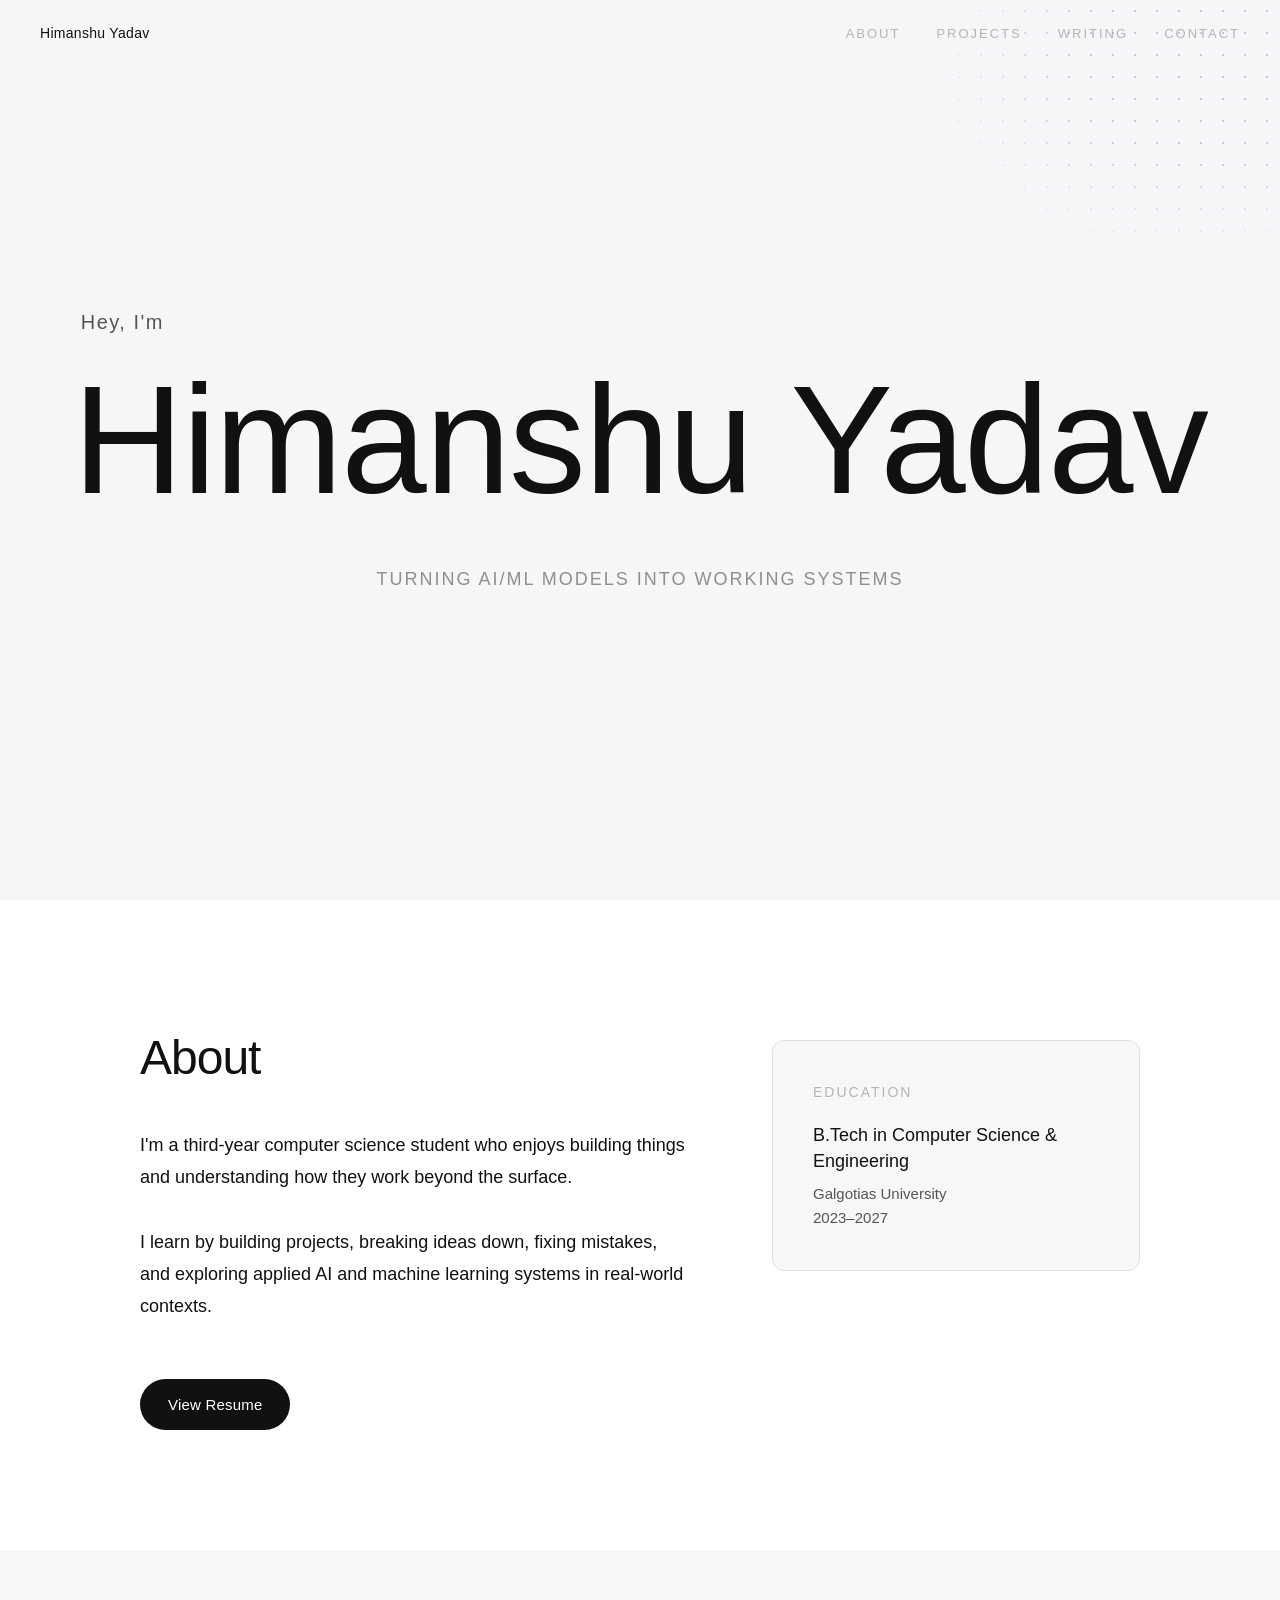
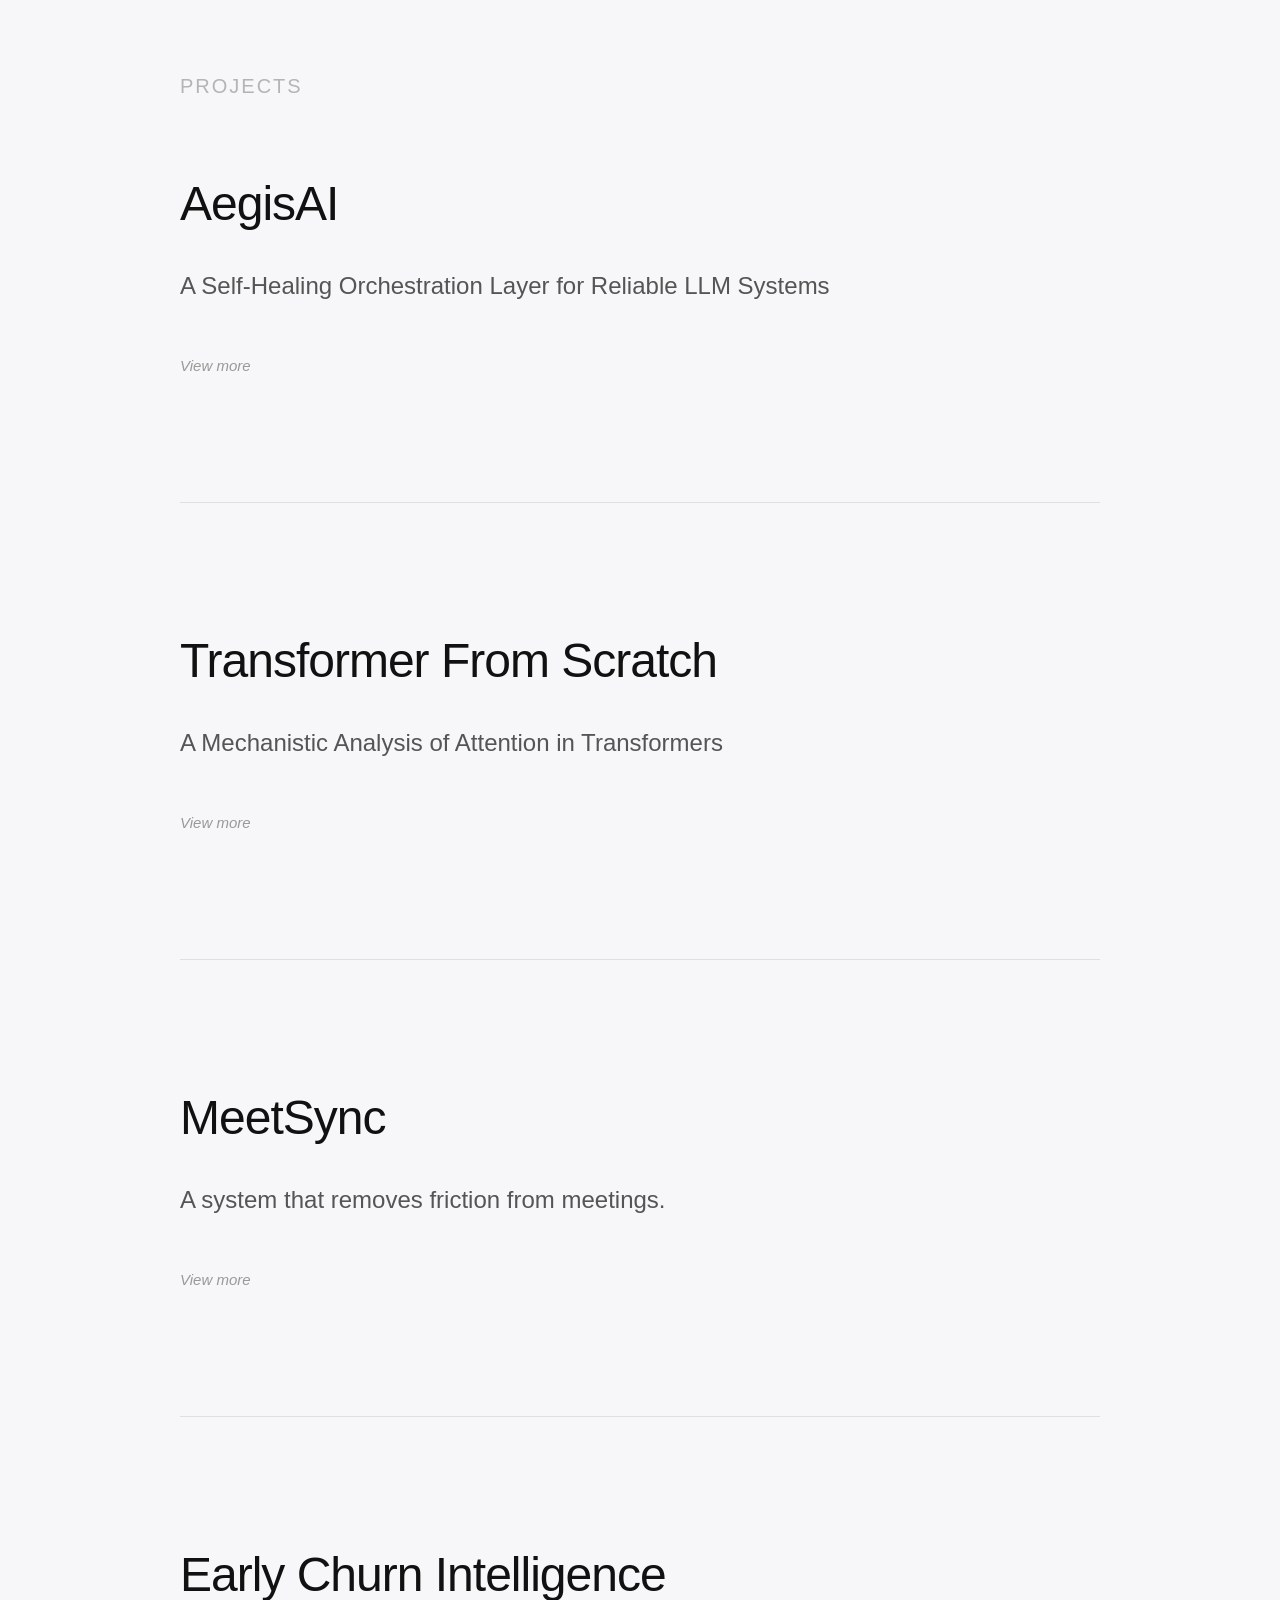
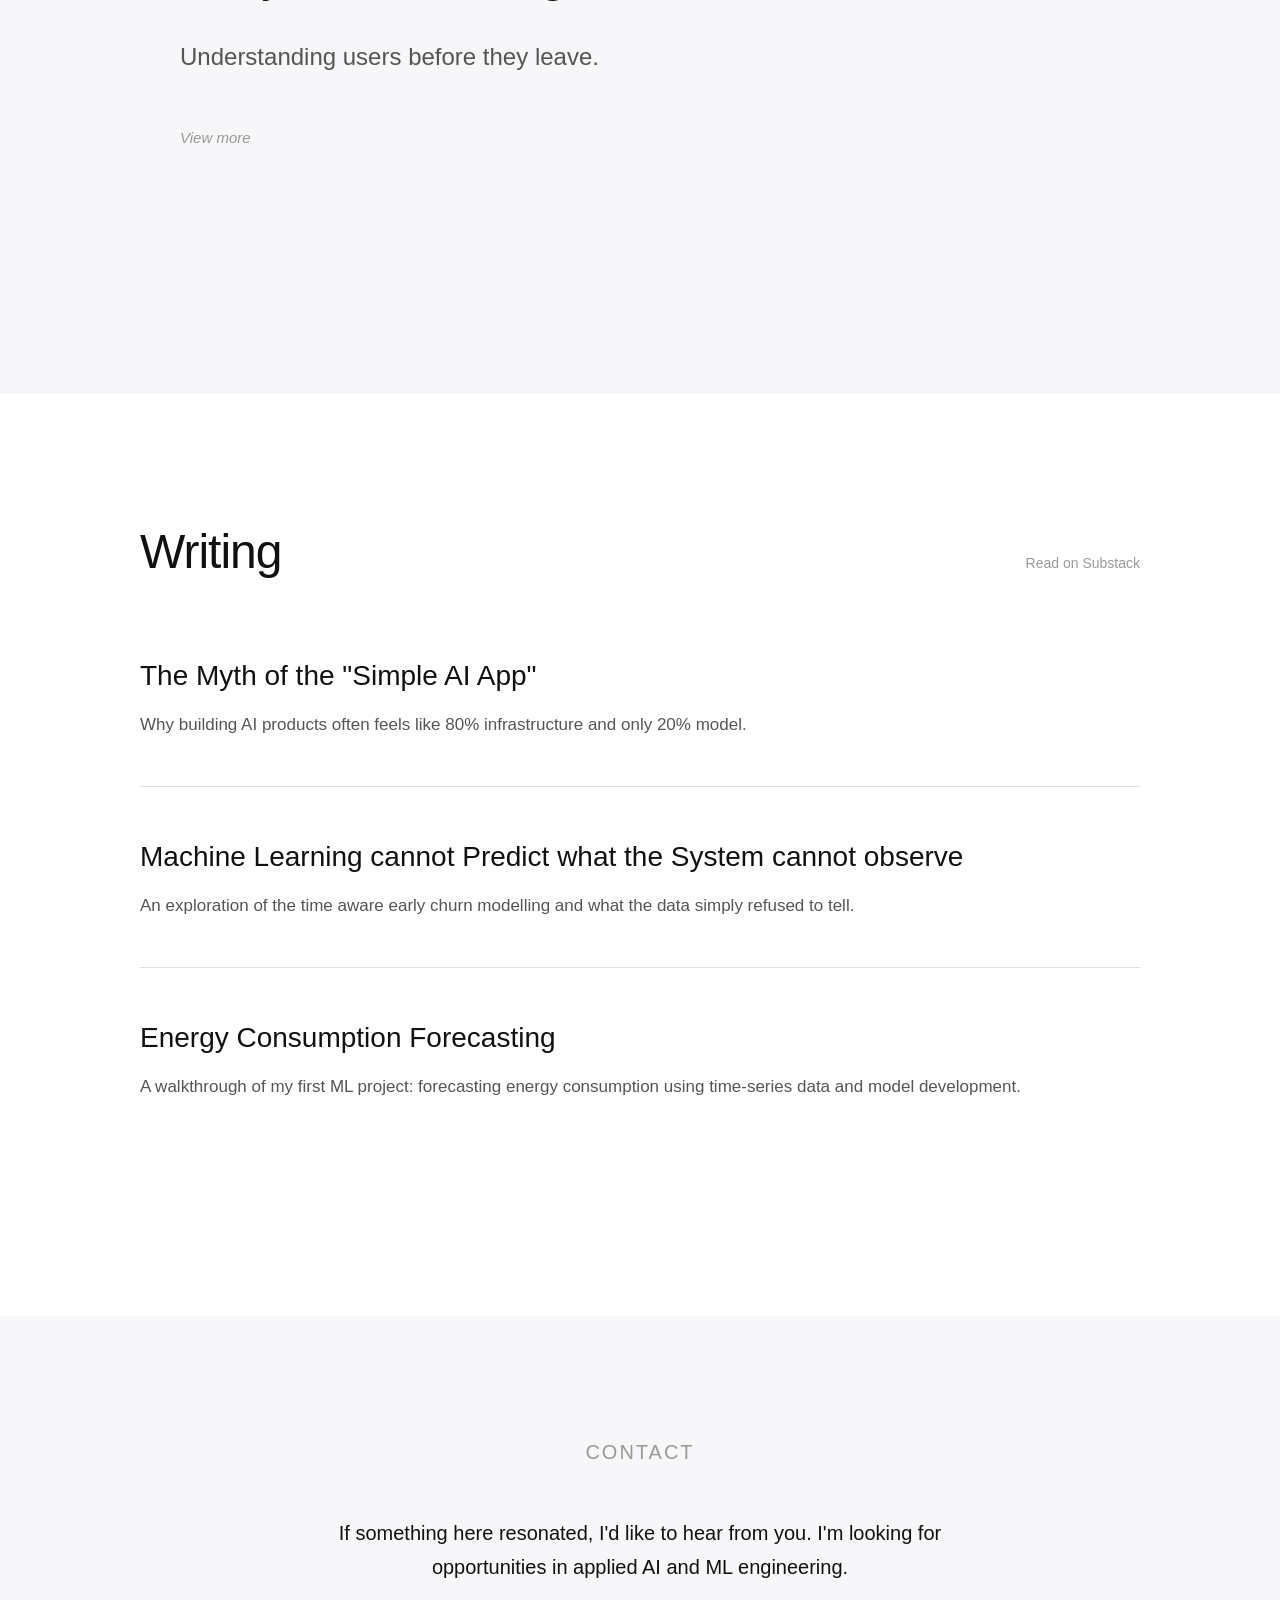
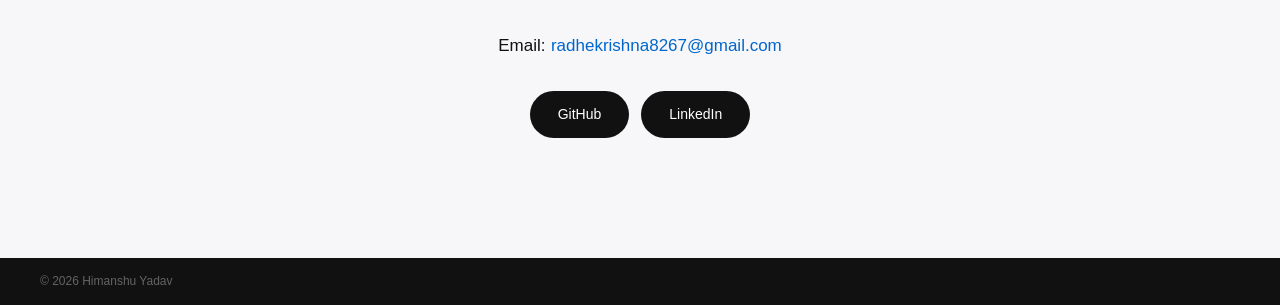
==== commit 1146677c: "update projects - add transformer and aegisAI" ====
--- a/index.html
+++ b/index.html
@@ -471,7 +471,7 @@
     .contact-email-label {
       font-size: 17px;
       color: var(--text);
-      margin-right: 8px;
+      margin-right: 1px;
     }
 
     .contact-buttons {
@@ -743,6 +743,124 @@
     <div class="projects-container">
       <p class="projects-heading">Projects</p>
 
+      <!-- AegisAI -->
+      <div class="project reveal">
+        <h2 class="project-title">AegisAI</h2>
+        <p class="project-philosophy">A Self-Healing Orchestration Layer for Reliable LLM Systems</p>
+        <button class="project-toggle">View more</button>
+
+        <div class="project-content">
+
+          <div class="project-media">
+            <img src="assets/images/architecture_diagram_aegisAI.png"
+                alt="AegisAI system architecture" loading="lazy" />
+          </div>
+
+          <div class="project-details">
+
+            <div class="project-detail">
+              <h4>The Objective</h4>
+            <p>
+              Control-layer architecture with security filtering, RAG, adversarial multi-agent validation, and self-healing recovery loops.
+            </p>
+            </div>
+
+            <div class="project-detail">
+              <h4>The System</h4>
+              <p>
+                Multi-stage pipeline with input security, RAG, multi-agent validation,
+                and recovery orchestration with full observability.
+              </p>
+            </div>
+
+            <div class="project-detail">
+              <h4>Key Results</h4>
+              <ul>
+                <li>Reduced hallucination pass-through to ~5% and achieved 100% security block rate</li>
+                <li>Introduced multi-agent validation and self-healing recovery for reliable outputs</li>
+              </ul>
+            </div>
+
+            <div class="project-detail">
+              <h4>Core Insight</h4>
+              <p>
+                LLMs cannot be trusted as standalone systems — reliability requires
+                external control, validation, and failure-aware orchestration.
+              </p>
+            </div>
+
+          </div>
+
+          <p class="project-tech">
+            Built with Python, local LLMs (Ollama), agent-based validation, RAG pipeline, and observability tooling.
+          </p>
+
+          <div class="project-actions">
+            <a href="https://github.com/Himanshu-2678/aegisAI"
+              class="project-btn github-btn" target="_blank" rel="noopener noreferrer">GitHub</a>
+          </div>
+
+        </div>
+      </div>
+    
+      <!-- Transformer-from-scratch -->
+      <div class="project reveal">
+        <h2 class="project-title">Transformer From Scratch</h2>
+        <p class="project-philosophy">A Mechanistic Analysis of Attention in Transformers</p>
+        <button class="project-toggle">View more</button>
+
+        <div class="project-content">
+
+          <div class="project-media">
+            <img src="assets/images/transformer_architecture.png"
+                alt="Transformer architecture " loading="lazy" />
+          </div>
+
+          <div class="project-details">
+
+            <div class="project-detail">
+              <h4>The Objective</h4>
+            <p>
+              Analyze whether attention heads develop functional roles and quantify their importance using causal ablation.
+            </p>
+            </div>
+
+            <div class="project-detail">
+              <h4>The Method</h4>
+              <p>
+                Built a transformer from scratch and analyzed attention using entropy, positional patterns, and causal ablation.
+              </p>
+            </div>
+
+            <div class="project-detail">
+              <h4>Key Findings</h4>
+              <ul>
+                <li>Specialization is task-dependent and emerges primarily in early layers</li>
+                <li>Head importance is asymmetric. Identity heads act as critical bottlenecks</li>
+              </ul>
+            </div>
+
+            <div class="project-detail">
+              <h4>Core Insight</h4>
+              <p>
+                Transformer computation is not uniform. a small subset of heads carries most of the critical behavior.
+              </p>
+            </div>
+
+          </div>
+
+          <p class="project-tech">
+            Built from scratch in PyTorch with custom attention modules and a causal analysis pipeline.
+          </p>
+
+          <div class="project-actions">
+            <a href="https://github.com/Himanshu-2678" 
+              class="project-btn github-btn" target="_blank" rel="noopener noreferrer">GitHub</a>
+          </div>
+
+        </div>
+      </div>
+
       <!-- MeetSync -->
       <div class="project reveal">
         <h2 class="project-title">MeetSync</h2>
@@ -751,7 +869,7 @@
         <div class="project-content">
           <div class="project-media">
             <img src="assets/images/architecure_diagram_meetsync.png"
-                 alt="MeetSync system preview" loading="lazy" />
+                 alt="Transformer Architecture" loading="lazy" />
           </div>
           <div class="project-details">
             <div class="project-detail">
@@ -775,42 +893,6 @@
           <div class="project-actions">
             <a href="https://meetsync-ljni.onrender.com" class="project-btn live-btn">Live</a>
             <a href="https://github.com/Himanshu-2678/MeetSync"
-               class="project-btn github-btn" target="_blank" rel="noopener noreferrer">GitHub</a>
-          </div>
-        </div>
-      </div>
-
-      <!-- Memoria -->
-      <div class="project reveal">
-        <h2 class="project-title">Memoria</h2>
-        <p class="project-philosophy">Giving stateless AI assistants long-term conversational memory.</p>
-        <button class="project-toggle">View more</button>
-        <div class="project-content">
-          <div class="project-media">
-            <img src="assets/images/memoria_architecture.PNG"
-                 alt="Memoria system architecture" loading="lazy" />
-          </div>
-          <div class="project-details">
-            <div class="project-detail">
-              <h4>The Problem</h4>
-              <p>LLMs are stateless and cannot remember past conversations.</p>
-            </div>
-            <div class="project-detail">
-              <h4>The Idea</h4>
-              <p>Add a persistent memory layer that stores and retrieves conversations using embeddings.</p>
-            </div>
-            <div class="project-detail">
-              <h4>The Execution</h4>
-              <p>Messages → embeddings → vector database → similarity retrieval → injected into the LLM prompt.</p>
-            </div>
-            <div class="project-detail">
-              <h4>The Outcome</h4>
-              <p>AI assistants gain long-term conversational memory and controllable forgetting.</p>
-            </div>
-          </div>
-          <p class="project-tech">Built with Endee Vector Database, Sentence Transformers, Groq (Llama 3.3)</p>
-          <div class="project-actions">
-            <a href="https://github.com/Himanshu-2678/memoria"
                class="project-btn github-btn" target="_blank" rel="noopener noreferrer">GitHub</a>
           </div>
         </div>
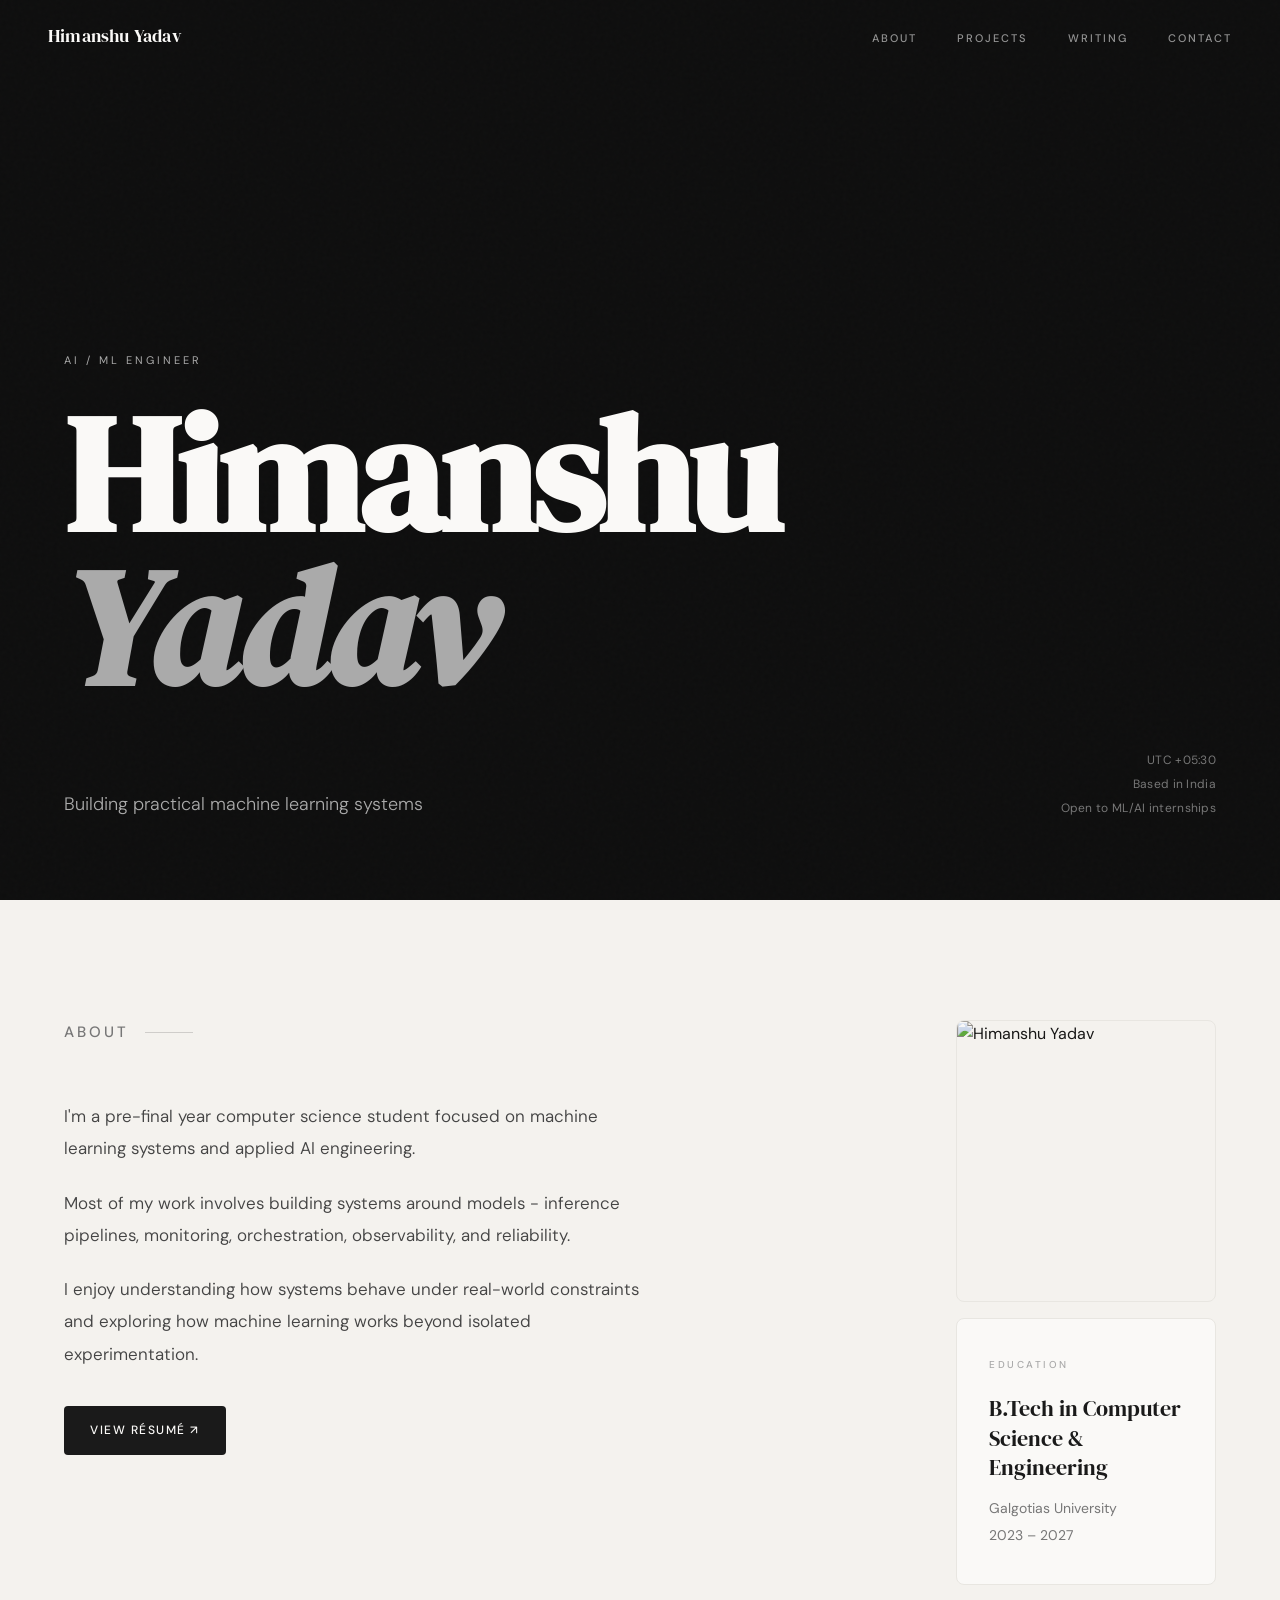
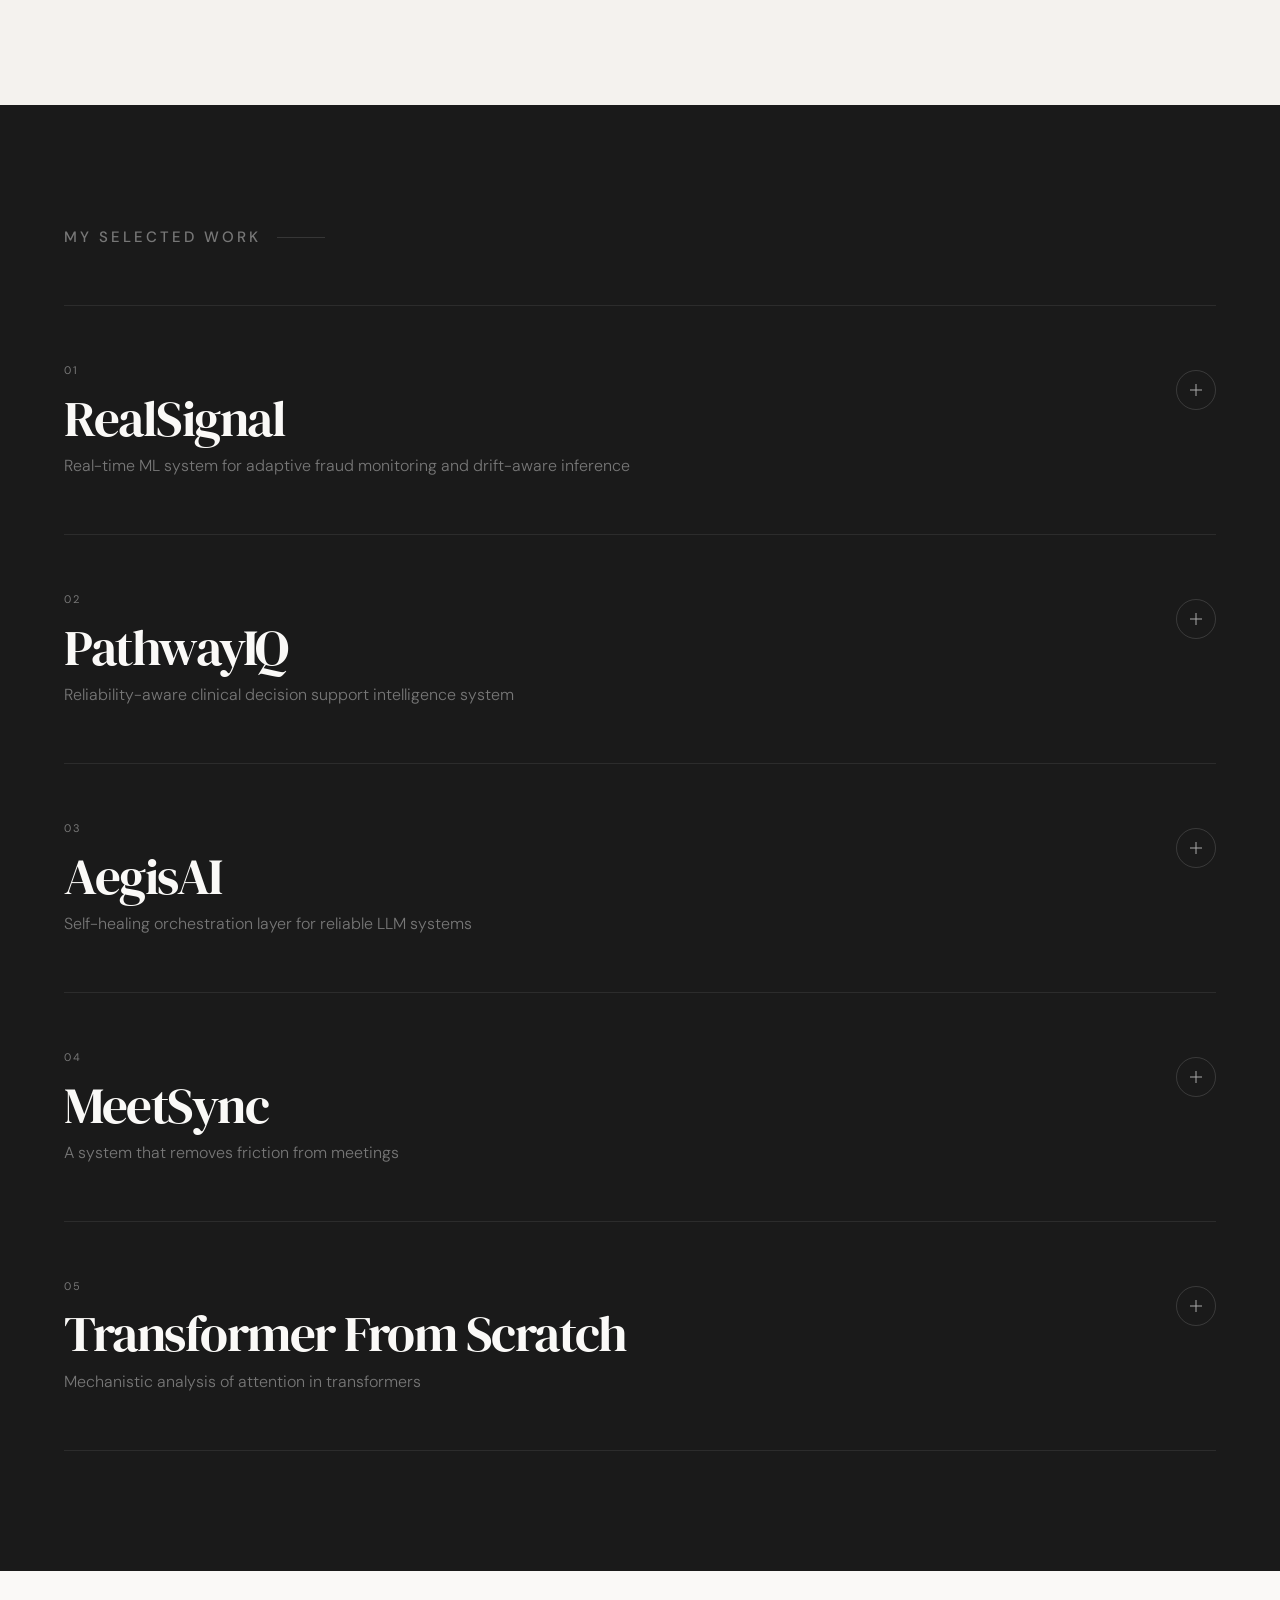
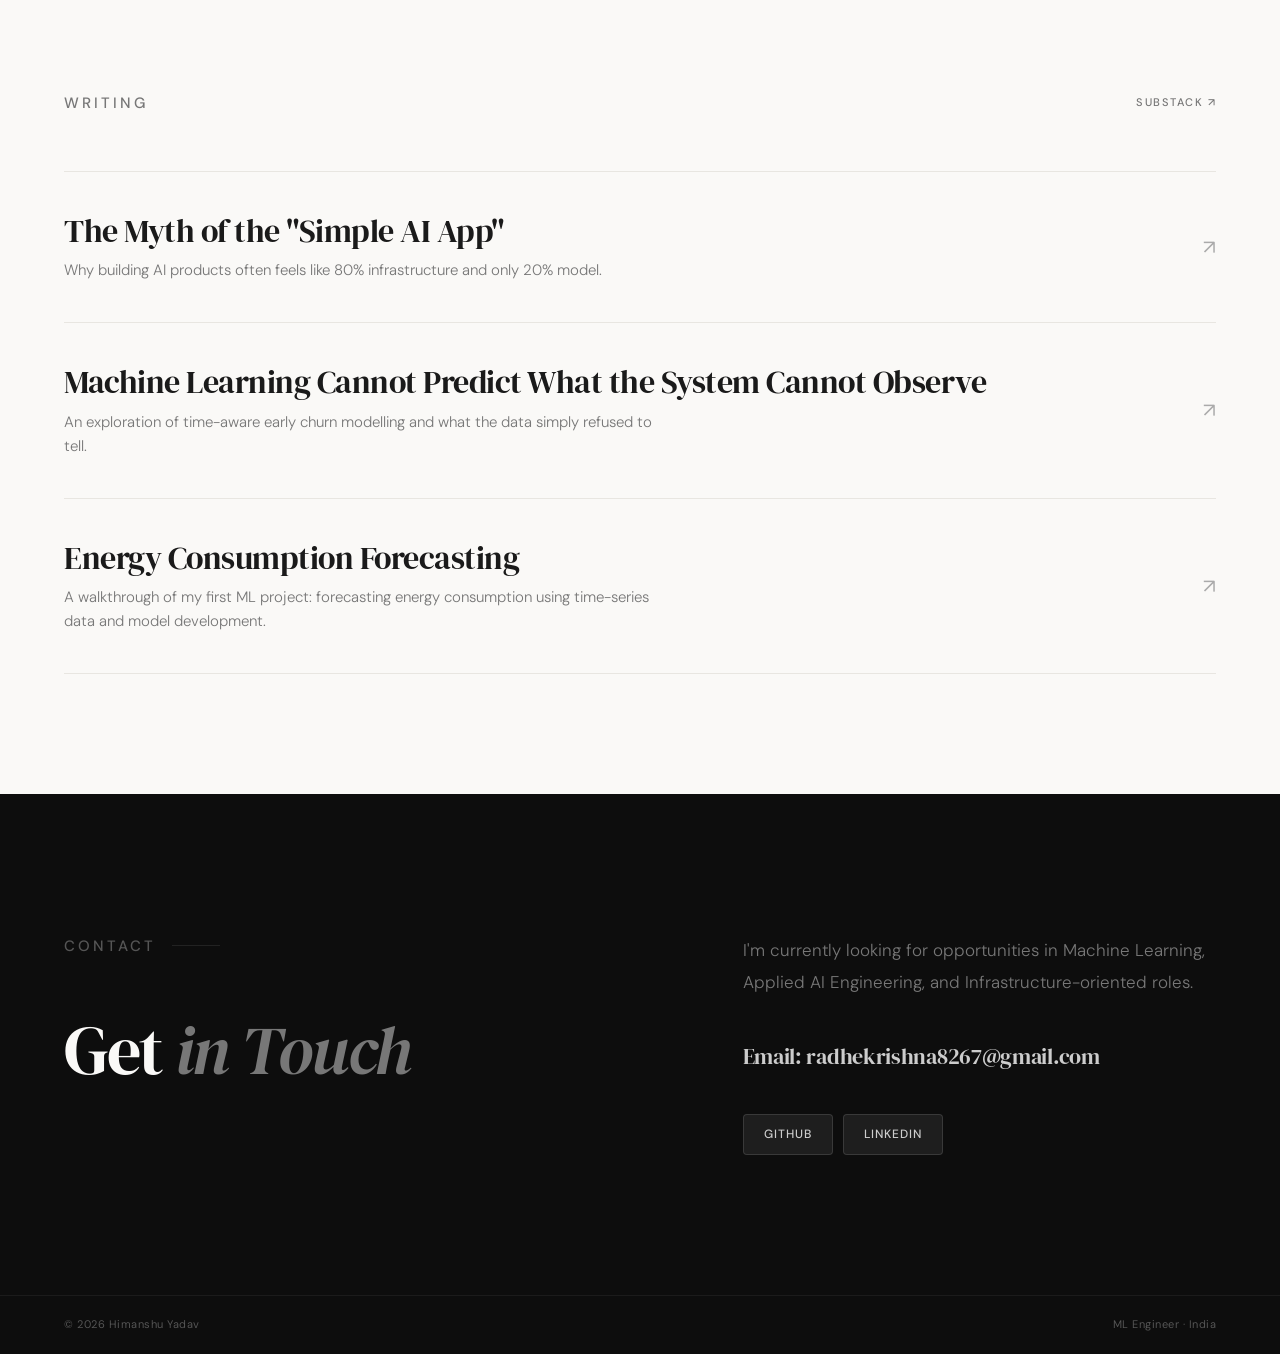
==== commit 06d79261: "updated the whole portfolio website" ====
--- a/index.html
+++ b/index.html
@@ -3,522 +3,737 @@
 <head>
   <meta charset="UTF-8" />
   <meta name="viewport" content="width=device-width, initial-scale=1.0" />
-  <title>Himanshu Yadav | Portfolio</title>
+  <title>Himanshu Yadav | ML Engineer</title>
+  <link rel="preconnect" href="https://fonts.googleapis.com">
+  <link rel="preconnect" href="https://fonts.gstatic.com" crossorigin>
+  <link href="https://fonts.googleapis.com/css2?family=DM+Serif+Display:ital@0;1&family=DM+Sans:wght@300;400;500&display=swap" rel="stylesheet">
+
   <style>
-    /* =========================================================
-       ANTIGRAVITY COLOR SYSTEM
-       — Off-white base · Achromatic ramp · Periwinkle accent
-       ========================================================= */
+    /* =============================================
+       TOKENS — clean monochromatic palette
+       Light sections: near-white & warm grays
+       Dark sections: deep charcoal & near-black
+    ============================================= */
     :root {
-      /* Surfaces — cool off-white, exactly like antigravity.google */
-      --white:      #ffffff;
-      --surface-1:  #F7F7F9;   /* page bg / hero — slightly cool */
-      --surface-2:  #EBEBEB;   /* secondary buttons, input bg    */
-      --surface-3:  #E0E0E2;   /* hover states                   */
-
-      /* Text ramp — 3 stops, fully achromatic */
-      --text:        #111111;  /* headlines, primary             */
-      --text-mid:    #555555;  /* nav, body copy                 */
-      --text-light:  #999999;  /* captions, footer links         */
-
-      /* Border */
-      --border:      #E0E0E2;
-
-      /* The ONE accent — periwinkle, used sparingly */
-      --accent:      #7B8FE8;  /* particles, email link, live btn */
-      --primary-action: #0066cc;
-
-      /* Dark surface — used in footer & dark hero strip */
-      --dark:        #111111;
-    }
-
-    * { margin: 0; padding: 0; box-sizing: border-box; }
+      --ink-900: #0D0D0D;
+      --ink-800: #1A1A1A;
+      --ink-700: #2C2C2C;
+      --ink-500: #555555;
+      --ink-400: #777777;
+      --ink-300: #AAAAAA;
+      --ink-200: #CCCCCC;
+      --ink-100: #E8E6E1;
+      --ink-50:  #F4F2EE;
+      --ink-10:  #FAF9F7;
+
+      --serif: 'DM Serif Display', Georgia, serif;
+      --sans:  'DM Sans', system-ui, sans-serif;
+
+      --ease: cubic-bezier(0.25, 0.1, 0.25, 1);
+      --ease-out: cubic-bezier(0.0, 0.0, 0.2, 1);
+    }
+
+    *, *::before, *::after { margin: 0; padding: 0; box-sizing: border-box; }
+
+    html { scroll-behavior: smooth; }
 
     body {
-      font-family: -apple-system, BlinkMacSystemFont, "SF Pro Display",
-                   "Helvetica Neue", Arial, sans-serif;
-      background: var(--white);
-      color: var(--text);
+      font-family: var(--sans);
+      background: var(--ink-10);
+      color: var(--ink-800);
+      -webkit-font-smoothing: antialiased;
       line-height: 1.6;
-      -webkit-font-smoothing: antialiased;
-    }
-
-    html { scroll-behavior: smooth; }
-
-    /* =========================================================
-       HERO
-       ========================================================= */
+    }
+
+    /* =============================================
+       NAVBAR
+    ============================================= */
+    .navbar {
+      position: fixed; top: 0; left: 0; right: 0;
+      z-index: 200;
+      padding: 22px 48px;
+      display: flex;
+      justify-content: space-between;
+      align-items: center;
+      transition: all 0.35s var(--ease);
+    }
+
+    .navbar.scrolled {
+      background: rgba(250, 249, 247, 0.92);
+      backdrop-filter: blur(14px);
+      -webkit-backdrop-filter: blur(14px);
+      padding: 14px 48px;
+      border-bottom: 1px solid var(--ink-100);
+    }
+
+    .nav-logo {
+      font-family: var(--serif);
+      font-size: 18px;
+      color: var(--ink-10);
+      opacity: 0;
+      transition: opacity 0.3s var(--ease), color 0.35s var(--ease);
+      letter-spacing: 0.2px;
+    }
+
+    .navbar.scrolled .nav-logo {
+      opacity: 1;
+      color: var(--ink-800);
+    }
+
+    .nav-links {
+      display: flex;
+      gap: 40px;
+      list-style: none;
+    }
+
+    .nav-links a {
+      font-size: 11px;
+      font-weight: 500;
+      letter-spacing: 2px;
+      text-transform: uppercase;
+      text-decoration: none;
+      color: rgba(255,255,255,0.55);
+      transition: color 0.2s var(--ease), opacity 0.2s;
+    }
+
+    .navbar.scrolled .nav-links a {
+      color: var(--ink-400);
+    }
+
+    .nav-links a:hover {
+      color: rgba(255,255,255,0.95);
+    }
+
+    .navbar.scrolled .nav-links a:hover {
+      color: var(--ink-800);
+    }
+
+    .nav-hamburger {
+      display: none;
+      background: none; border: none; cursor: pointer;
+      flex-direction: column; gap: 5px; padding: 4px;
+    }
+
+    .nav-hamburger span {
+      display: block; width: 20px; height: 1.5px;
+      background: var(--ink-200);
+      transition: all 0.3s var(--ease);
+    }
+
+    .navbar.scrolled .nav-hamburger span {
+      background: var(--ink-700);
+    }
+
+    /* =============================================
+       HERO — dark
+    ============================================= */
     .hero {
       min-height: 100vh;
+      background: var(--ink-900);
+      color: var(--ink-10);
       display: flex;
-      flex-direction: column;
-      justify-content: center;
-      align-items: center;
-      padding: 40px;
+      align-items: flex-end;
+      padding: 0 64px 80px;
       position: relative;
       overflow: hidden;
-      /* Antigravity signature: off-white, NOT pure white */
-      background: var(--surface-1);
-    }
-
-    /* Antigravity particle dots — periwinkle, top-right */
+    }
+
+    /* subtle noise grain overlay */
     .hero::before {
       content: '';
       position: absolute;
-      top: 0; right: 0;
-      width: 420px;
-      height: 340px;
-      background-image:
-        radial-gradient(circle, var(--accent) 1.5px, transparent 1.5px);
-      background-size: 22px 22px;
-      mask-image: radial-gradient(ellipse 90% 80% at 80% 20%, black 30%, transparent 75%);
-      -webkit-mask-image: radial-gradient(ellipse 90% 80% at 80% 20%, black 30%, transparent 75%);
-      opacity: 0.45;
+      inset: 0;
+      background-image: url("data:image/svg+xml,%3Csvg viewBox='0 0 256 256' xmlns='http://www.w3.org/2000/svg'%3E%3Cfilter id='noise'%3E%3CfeTurbulence type='fractalNoise' baseFrequency='0.9' numOctaves='4' stitchTiles='stitch'/%3E%3C/filter%3E%3Crect width='100%25' height='100%25' filter='url(%23noise)' opacity='0.035'/%3E%3C/svg%3E");
       pointer-events: none;
-    }
-
-    /* Subtle noise texture — like Antigravity's grain */
-    .hero::after {
+      opacity: 0.6;
+    }
+
+    .hero-inner {
+      width: 100%;
+      max-width: 1200px;
+      margin: 0 auto;
+      position: relative;
+    }
+
+    .hero-eyebrow {
+      font-size: 11px;
+      letter-spacing: 3px;
+      text-transform: uppercase;
+      color: var(--ink-300);
+      font-weight: 400;
+      margin-bottom: 28px;
+    }
+
+    .hero-name {
+      font-family: var(--serif);
+      font-size: clamp(80px, 13vw, 168px);
+      line-height: 0.92;
+      letter-spacing: -4px;
+      color: var(--ink-10);
+      margin-bottom: 44px;
+    }
+
+    .hero-name em {
+      font-style: italic;
+      color: var(--ink-300);
+    }
+
+    .hero-bottom {
+      display: flex;
+      justify-content: space-between;
+      align-items: flex-end;
+      gap: 40px;
+    }
+
+    .hero-desc {
+      max-width: 520px;
+      font-size: 18px;
+      line-height: 1.75;
+      font-weight: 300;
+      color: var(--ink-300);
+    }
+
+    .hero-meta {
+      text-align: right;
+      font-size: 12px;
+      color: var(--ink-400);
+      line-height: 2;
+      letter-spacing: 0.3px;
+      flex-shrink: 0;
+    }
+
+    /* =============================================
+       SECTION SHARED
+    ============================================= */
+    .section-label {
+      font-size: 15px;
+      letter-spacing: 3px;
+      text-transform: uppercase;
+      font-weight: 500;
+      margin-bottom: 56px;
+      display: flex;
+      align-items: center;
+      gap: 16px;
+    }
+
+    .section-label::after {
+      content: '';
+      display: block;
+      height: 1px;
+      width: 48px;
+      background: currentColor;
+      opacity: 0.3;
+    }
+
+    /* =============================================
+       ABOUT — warm off-white
+    ============================================= */
+    .about-section {
+      background: var(--ink-50);
+      padding: 120px 64px;
+    }
+
+    .about-inner {
+      max-width: 1200px;
+      margin: 0 auto;
+      display: grid;
+      grid-template-columns: 1fr 260px;
+      gap: 80px;
+      align-items: start;
+    }
+
+    .about-section .section-label {
+      color: var(--ink-400);
+    }
+
+    .about-headline {
+      font-family: var(--serif);
+      font-size: clamp(38px, 4.5vw, 58px);
+      line-height: 1.15;
+      letter-spacing: -1.5px;
+      color: var(--ink-800);
+      margin-bottom: 36px;
+      max-width: 600px;
+    }
+
+    .about-headline em {
+      font-style: italic;
+      color: var(--ink-500);
+    }
+
+    .about-body {
+      font-size: 17px;
+      line-height: 1.9;
+      color: var(--ink-600, #444);
+      font-weight: 350;
+      max-width: 580px;
+    }
+
+    .about-body p + p { margin-top: 22px; }
+
+    .resume-btn {
+      display: inline-flex;
+      align-items: center;
+      gap: 8px;
+      margin-top: 36px;
+      padding: 13px 26px;
+      background: var(--ink-800);
+      color: var(--ink-10);
+      text-decoration: none;
+      border-radius: 4px;
+      font-size: 12px;
+      font-weight: 500;
+      letter-spacing: 1.5px;
+      text-transform: uppercase;
+      transition: background 0.2s var(--ease), transform 0.2s var(--ease);
+    }
+
+    .resume-btn:hover {
+      background: var(--ink-700);
+      transform: translateY(-2px);
+    }
+
+    .edu-card {
+      background: var(--ink-10);
+      border: 1px solid var(--ink-100);
+      border-radius: 8px;
+      padding: 36px 32px;
+      margin-top: 4px;
+    }
+
+    .edu-card .card-label {
+      font-size: 10px;
+      letter-spacing: 2.5px;
+      text-transform: uppercase;
+      font-weight: 500;
+      color: var(--ink-300);
+      margin-bottom: 20px;
+    }
+
+    .edu-card h4 {
+      font-family: var(--serif);
+      font-size: 22px;
+      line-height: 1.35;
+      color: var(--ink-800);
+      margin-bottom: 12px;
+      font-weight: 400;
+    }
+
+    .edu-card p {
+      font-size: 14px;
+      color: var(--ink-400);
+      line-height: 1.9;
+    }
+
+    .about-photo {
+      border-radius: 8px;
+      overflow: hidden;
+      border: 1px solid var(--ink-100);
+      margin-bottom: 16px;
+    }
+
+    .about-photo img {
+      width: 100%;
+      height: 280px;
+      object-fit: cover;
+      object-position: top center;
+      display: block;
+      filter: sepia(12%) contrast(1.02) brightness(0.97);
+    }
+
+    /* =============================================
+       PROJECTS — darker
+    ============================================= */
+    .projects-section {
+      background: var(--ink-800);
+      padding: 120px 64px;
+    }
+
+    .projects-inner {
+      max-width: 1200px;
+      margin: 0 auto;
+    }
+
+    .projects-section .section-label {
+      color: var(--ink-400);
+    }
+
+    /* Project row */
+    .project-item {
+      border-top: 1px solid rgba(255,255,255,0.08);
+      padding: 56px 0;
+    }
+
+    .project-item:last-child {
+      border-bottom: 1px solid rgba(255,255,255,0.08);
+    }
+
+    .project-header {
+      display: grid;
+      grid-template-columns: 1fr auto;
+      align-items: start;
+      gap: 32px;
+      cursor: pointer;
+    }
+
+    .project-number {
+      font-size: 11px;
+      letter-spacing: 2px;
+      color: var(--ink-400);
+      font-weight: 400;
+      margin-bottom: 10px;
+    }
+
+    .project-name {
+      font-family: var(--serif);
+      font-size: clamp(32px, 4vw, 52px);
+      line-height: 1.1;
+      letter-spacing: -1.5px;
+      color: var(--ink-10);
+      font-weight: 400;
+      transition: color 0.2s var(--ease);
+    }
+
+    .project-item:hover .project-name {
+      color: var(--ink-200);
+    }
+
+    .project-tagline {
+      font-size: 16px;
+      color: var(--ink-400);
+      font-weight: 300;
+      margin-top: 8px;
+      line-height: 1.5;
+    }
+
+    .project-toggle-btn {
+      width: 40px;
+      height: 40px;
+      border-radius: 50%;
+      border: 1px solid rgba(255,255,255,0.14);
+      background: none;
+      cursor: pointer;
+      display: flex;
+      align-items: center;
+      justify-content: center;
+      margin-top: 8px;
+      flex-shrink: 0;
+      transition: border-color 0.2s, background 0.2s;
+    }
+
+    .project-toggle-btn:hover {
+      border-color: rgba(255,255,255,0.3);
+      background: rgba(255,255,255,0.05);
+    }
+
+    .toggle-icon {
+      width: 12px;
+      height: 12px;
+      position: relative;
+      transition: transform 0.35s var(--ease);
+    }
+
+    .toggle-icon::before,
+    .toggle-icon::after {
       content: '';
       position: absolute;
-      inset: 0;
-      background-image: url("data:image/svg+xml,%3Csvg xmlns='http://www.w3.org/2000/svg' width='300' height='300'%3E%3Cfilter id='n'%3E%3CfeTurbulence type='fractalNoise' baseFrequency='0.75' numOctaves='4' stitchTiles='stitch'/%3E%3C/filter%3E%3Crect width='300' height='300' filter='url(%23n)' opacity='0.035'/%3E%3C/svg%3E");
-      opacity: 0.6;
-      pointer-events: none;
-    }
-
-    .hero > * { position: relative; z-index: 2; }
-
-    .hero-name-block {
-      display: inline-block;
-      text-align: left;
-    }
-
-    .hero-intro {
-      font-size: 20px;
-      font-weight: 500;
-      color: var(--text-mid);
-      letter-spacing: 1.5px;
-      transform: translateX(5px);
-      margin-bottom: 10px;
-      padding-left: 8px;
+      background: var(--ink-300);
+    }
+
+    .toggle-icon::before {
+      width: 12px; height: 1px;
+      top: 50%; left: 0;
+      transform: translateY(-50%);
+    }
+
+    .toggle-icon::after {
+      width: 1px; height: 12px;
+      left: 50%; top: 0;
+      transform: translateX(-50%);
+      transition: transform 0.3s var(--ease), opacity 0.3s;
+    }
+
+    .project-item.open .toggle-icon::after {
+      transform: translateX(-50%) rotate(90deg);
       opacity: 0;
     }
 
-    .hero-statement {
-      font-size: clamp(64px, 12vw, 160px);
-      font-weight: 300;
-      letter-spacing: -1.5px;
-      color: var(--text);
-      margin-bottom: 32px;
-      text-align: center;
-      line-height: 1.2;
+    /* Expandable content */
+    .project-body {
+      max-height: 0;
+      overflow: hidden;
       opacity: 0;
-    }
-
-    .hero-identity {
-      font-size: 18px;
-      font-weight: 400;
-      color: var(--text);
-      letter-spacing: 2px;
-      text-transform: uppercase;
-      text-align: center;
-      opacity: 0;
-    }
-
-    /* =========================================================
-       ABOUT
-       ========================================================= */
-    .about-section {
-      background: var(--white);
-      padding: 120px 40px;
-    }
-
-    .about-container {
-      max-width: 1000px;
-      margin: 0 auto;
-      display: grid;
-      grid-template-columns: 1.5fr 1fr;
-      gap: 80px;
-      align-items: start;
-    }
-
-    .section-title {
-      font-size: 48px;
-      font-weight: 500;
-      letter-spacing: -1px;
-      margin-bottom: 32px;
-      color: var(--text);
-    }
-
-    .section-content {
-      font-size: 18px;
-      font-weight: 300;
-      line-height: 1.8;
-      color: var(--text);
-    }
-
-    .section-content p { margin-bottom: 32px; }
-
-    /* Pill button — Antigravity primary style */
-    .resume-btn {
-      display: inline-block;
-      margin-top: 24px;
-      padding: 12px 28px;
-      background: var(--text);        /* near-black */
-      color: var(--white);
-      text-decoration: none;
-      border-radius: 100px;           /* full pill */
-      font-size: 15px;
-      font-weight: 500;
-      letter-spacing: 0.2px;
-      transition: opacity 0.2s ease;
-    }
-
-    .resume-btn:hover { opacity: 0.75; }
-
-    .education-sidebar {
-      background: var(--surface-1);   /* off-white card */
-      padding: 40px;
-      border-radius: 12px;
-      border: 1px solid var(--border);
-      margin-top: 20px;
-    }
-
-    .education-sidebar h3 {
-      font-size: 14px;
-      font-weight: 400;
-      text-transform: uppercase;
-      letter-spacing: 2px;
-      color: var(--text-light);
-      margin-bottom: 20px;
-      opacity: 0.7;
-    }
-
-    .education-sidebar h4 {
-      font-size: 18px;
-      font-weight: 500;
-      color: var(--text);
-      margin-bottom: 8px;
-      line-height: 1.4;
-    }
-
-    .education-sidebar p {
-      font-size: 15px;
-      color: var(--text-mid);
-    }
-
-    /* =========================================================
-       PROJECTS
-       ========================================================= */
-    .projects-section {
-      padding: 120px 0;
-      background: var(--surface-1);   /* off-white bg */
-    }
-
-    .projects-container {
-      max-width: 1000px;
-      margin: 0 auto;
-      padding: 0 40px;
-    }
-
-    .projects-heading {
-      font-size: 20px;
-      font-weight: 400;
-      text-transform: uppercase;
-      letter-spacing: 2px;
-      color: var(--text-light);
-      margin-bottom: 64px;
-      opacity: 0.7;
-    }
-
-    .project {
-      margin-bottom: 120px;
-      padding-bottom: 80px;
-      border-bottom: 1px solid var(--border);
-    }
-
-    .project:last-child {
-      border-bottom: none;
-      margin-bottom: 0;
-    }
-
-    .project-title {
-      font-size: 48px;
-      font-weight: 500;
-      letter-spacing: -1px;
-      margin-bottom: 24px;
-      color: var(--text);
-    }
-
-    .project-philosophy {
-      font-size: 24px;
-      font-weight: 300;
-      color: var(--text-mid);
+      transition: max-height 0.55s var(--ease), opacity 0.35s var(--ease);
+    }
+
+    .project-item.open .project-body {
+      max-height: 2000px;
+      opacity: 1;
+    }
+
+    .project-body-inner {
+      padding-top: 48px;
+    }
+
+    .project-media {
+      border-radius: 6px;
+      overflow: hidden;
+      background: var(--ink-700);
       margin-bottom: 48px;
-      line-height: 1.6;
-    }
-
-    .project-media {
-      margin: 48px 0;
-      padding: 24px;
-      background: var(--white);
-      border: 1px solid var(--border);
-      border-radius: 12px;
+      border: 1px solid rgba(255,255,255,0.07);
     }
 
     .project-media img {
       width: 100%;
       height: auto;
       display: block;
-      border-radius: 6px;
-    }
-
-    .project-details {
+    }
+
+    .project-grid {
       display: grid;
-      grid-template-columns: repeat(2, minmax(0, 1fr));
-      gap: 56px 48px;
+      grid-template-columns: repeat(2, 1fr);
+      gap: 40px 48px;
+      margin-bottom: 36px;
+    }
+
+    .project-cell h5 {
+      font-size: 10px;
+      letter-spacing: 2.5px;
+      text-transform: uppercase;
+      color: var(--ink-400);
+      font-weight: 500;
+      margin-bottom: 12px;
+    }
+
+    .project-cell p,
+    .project-cell ul {
+      font-size: 15px;
+      line-height: 1.85;
+      color: var(--ink-200);
+      font-weight: 300;
+    }
+
+    .project-cell ul {
+      padding-left: 16px;
+    }
+
+    .project-cell li { margin-bottom: 8px; }
+
+    .project-stack {
+      font-size: 12px;
+      color: var(--ink-400);
+      letter-spacing: 0.3px;
+      margin-bottom: 28px;
+      padding-top: 24px;
+      border-top: 1px solid rgba(255,255,255,0.07);
+    }
+
+    .project-links {
+      display: flex;
+      gap: 10px;
+    }
+
+    .btn {
+      display: inline-flex;
+      align-items: center;
+      gap: 6px;
+      padding: 10px 20px;
+      border-radius: 4px;
+      font-size: 12px;
+      font-weight: 500;
+      letter-spacing: 1px;
+      text-transform: uppercase;
+      text-decoration: none;
+      transition: all 0.2s var(--ease);
+    }
+
+    .btn-ghost {
+      background: rgba(255,255,255,0.07);
+      color: var(--ink-200);
+      border: 1px solid rgba(255,255,255,0.12);
+    }
+
+    .btn-ghost:hover {
+      background: rgba(255,255,255,0.12);
+      border-color: rgba(255,255,255,0.22);
+    }
+
+    .btn-solid {
+      background: var(--ink-10);
+      color: var(--ink-800);
+    }
+
+    .btn-solid:hover {
+      background: var(--ink-200);
+      transform: translateY(-1px);
+    }
+
+    /* =============================================
+       WRITING — light
+    ============================================= */
+    .writing-section {
+      background: var(--ink-10);
+      padding: 120px 64px;
+    }
+
+    .writing-inner {
+      max-width: 1200px;
+      margin: 0 auto;
+    }
+
+    .writing-section .section-label {
+      color: var(--ink-400);
+      justify-content: space-between;
+    }
+
+    .writing-section .section-label::after { display: none; }
+
+    .substack-link {
+      font-size: 11px;
+      letter-spacing: 1.5px;
+      text-transform: uppercase;
+      color: var(--ink-400);
+      text-decoration: none;
+      transition: color 0.2s;
+    }
+
+    .substack-link:hover { color: var(--ink-800); }
+
+    .writing-list { border-top: 1px solid var(--ink-100); }
+
+    .writing-item {
+      border-bottom: 1px solid var(--ink-100);
+    }
+
+    .writing-item a {
+      display: grid;
+      grid-template-columns: 1fr auto;
+      align-items: center;
+      gap: 32px;
+      padding: 40px 0;
+      text-decoration: none;
+      color: inherit;
+      transition: opacity 0.2s;
+    }
+
+    .writing-item a:hover { opacity: 0.72; }
+
+    .writing-item a:hover .writing-arrow {
+      transform: translate(3px, -3px);
+    }
+
+    .writing-title {
+      font-family: var(--serif);
+      font-size: clamp(22px, 3vw, 32px);
+      line-height: 1.2;
+      letter-spacing: -0.5px;
+      color: var(--ink-800);
+      font-weight: 400;
+      margin-bottom: 8px;
+    }
+
+    .writing-excerpt {
+      font-size: 15px;
+      color: var(--ink-400);
+      font-weight: 300;
+      line-height: 1.6;
+      max-width: 600px;
+    }
+
+    .writing-arrow {
+      font-size: 20px;
+      color: var(--ink-300);
+      flex-shrink: 0;
+      transition: transform 0.2s var(--ease);
+    }
+
+    /* =============================================
+       CONTACT — darkest
+    ============================================= */
+    .contact-section {
+      background: var(--ink-900);
+      padding: 140px 64px;
+    }
+
+    .contact-inner {
+      max-width: 1200px;
+      margin: 0 auto;
+      display: grid;
+      grid-template-columns: 1.1fr 0.9fr;
+      gap: 100px;
       align-items: start;
     }
 
-    .project-detail { max-width: 420px; }
-
-    .project-detail h4 {
-      font-size: 14px;
-      font-weight: 500;
-      text-transform: uppercase;
-      letter-spacing: 1.6px;
-      color: var(--text-light);
-      margin-bottom: 14px;
-      opacity: 0.95;
-    }
-
-    .project-detail p {
+    .contact-section .section-label {
+      color: var(--ink-500);
+    }
+
+    .contact-headline {
+      font-family: var(--serif);
+      font-size: clamp(42px, 5.5vw, 68px);
+      line-height: 1.1;
+      letter-spacing: -2px;
+      color: var(--ink-10);
+      font-weight: 400;
+      margin-top: 0;
+    }
+
+    .contact-headline em {
+      font-style: italic;
+      color: var(--ink-400);
+    }
+
+    .contact-desc {
       font-size: 17px;
-      line-height: 1.7;
-      color: var(--text);
-    }
-
-    .project-tech {
-      margin-top: 48px;
-      font-size: 14px;
-      color: var(--text-light);
-      font-style: italic;
-    }
-
-    /* Toggle */
-    .project-content {
-      max-height: 0;
-      overflow: hidden;
-      opacity: 0;
-      transform: translateY(-8px);
-      transition: max-height 0.6s ease, opacity 0.4s ease, transform 0.4s ease;
-      margin-top: 32px;
-    }
-
-    .project-content.open {
-      max-height: 2500px;
-      opacity: 1;
-      transform: translateY(0);
-    }
-
-    .project-toggle {
-      background: none;
-      border: none;
-      cursor: pointer;
-      font-size: 15px;
-      color: var(--text-light);
-      font-style: italic;
-      margin-bottom: 16px;
+      color: var(--ink-400);
+      line-height: 1.9;
+      font-weight: 300;
+      margin-bottom: 40px;
+    }
+
+    .contact-email {
+      display: block;
+      font-family: var(--serif);
+      font-size: 22px;
+      color: var(--ink-200);
+      text-decoration: none;
+      margin-bottom: 40px;
+      letter-spacing: -0.3px;
       transition: color 0.2s;
     }
 
-    .project-toggle:hover { color: var(--text-mid); }
-
-    /* Action buttons — pill style */
-    .project-actions {
+    .contact-email:hover { color: var(--ink-10); }
+
+    .contact-socials {
       display: flex;
-      gap: 12px;
-      margin-top: 32px;
-    }
-
-    .project-btn {
-      padding: 10px 22px;
-      border-radius: 100px;           /* pill */
-      text-decoration: none;
-      font-size: 14px;
-      font-weight: 500;
-      transition: opacity 0.2s ease;
-    }
-
-    .project-btn:hover { opacity: 0.75; }
-
-    /* Live → periwinkle (the ONE accent) */
-    .live-btn {
-      background: var(--primary-action);  
-      color: var(--white);
-    }
-    /* GitHub → near-black */
-    .github-btn {
-      background: var(--text);
-      color: var(--white);
-    }
-
-    /* =========================================================
-       WRITING
-       ========================================================= */
-    .writing-section {
-      background: var(--white);
-      padding: 120px 40px;
-    }
-
-    .writing-container {
-      max-width: 1000px;
-      margin: 0 auto;
-    }
-
-    .writing-header {
+      gap: 10px;
+    }
+
+    /* =============================================
+       FOOTER
+    ============================================= */
+    .footer {
+      background: var(--ink-900);
+      border-top: 1px solid rgba(255,255,255,0.06);
+      padding: 20px 64px;
       display: flex;
       justify-content: space-between;
-      align-items: baseline;
-      margin-bottom: 64px;
-    }
-
-    .writing-header .section-title { margin-bottom: 0; }
-
-    .substack-link {
-      font-size: 14px;
-      color: var(--text-light);
-      text-decoration: none;
-      transition: opacity 0.2s ease;
-    }
-
-    .substack-link:hover { opacity: 0.6; }
-
-    .writing-item {
-      margin-bottom: 48px;
-      padding-bottom: 48px;
-      border-bottom: 1px solid var(--border);
-    }
-
-    .writing-item:last-child { border-bottom: none; }
-
-    .writing-item a {
-      text-decoration: none;
-      color: inherit;
-      display: block;
-      transition: opacity 0.2s ease;
-    }
-
-    .writing-item a:hover { opacity: 0.55; }
-
-    .writing-title {
-      font-size: 28px;
-      font-weight: 400;
-      margin-bottom: 12px;
-      color: var(--text);
-    }
-
-    .writing-excerpt {
-      font-size: 17px;
-      color: var(--text-mid);
-      line-height: 1.6;
-    }
-
-    /* =========================================================
-       CONTACT
-       ========================================================= */
-    .contact-section {
-      background: var(--surface-1);
-      padding: 120px 40px;
-      text-align: center;
-    }
-
-    .contact-heading {
-      font-size: 20px;
-      font-weight: 400;
-      text-transform: uppercase;
-      letter-spacing: 2px;
-      color: var(--text-light);
-      margin-bottom: 48px;
-      opacity: 0.7;
-    }
-
-    .contact-message {
-      font-size: 20px;
-      font-weight: 300;
-      line-height: 1.7;
-      color: var(--text);
-      margin-bottom: 48px;
-      max-width: 680px;
-      margin-left: auto;
-      margin-right: auto;
-    }
-
-    .contact-email-wrapper { margin-bottom: 32px; }
-
-
-    /* Periwinkle for email — the accent earns its spot here */
-    .contact-email {
-      font-size: 17px;
-      color: #0066cc;
-      text-decoration: none;
-      transition: opacity 0.2s ease;
-    }
-
-    .contact-email:hover { opacity: 0.65; }
-
-    .contact-email-label {
-      font-size: 17px;
-      color: var(--text);
-      margin-right: 1px;
-    }
-
-    .contact-buttons {
-      display: flex;
-      gap: 12px;
-      justify-content: center;
-      margin-top: 32px;
-    }
-
-    /* Pill contact buttons */
-    .contact-btn {
-      padding: 12px 28px;
-      background: var(--text);        /* near-black pill */
-      color: var(--white);
-      text-decoration: none;
-      border-radius: 100px;
-      font-size: 14px;
-      font-weight: 500;
-      transition: opacity 0.2s ease;
-    }
-
-    .contact-btn:hover { opacity: 0.75; }
-
-    /* =========================================================
-       FOOTER — dark strip, Antigravity style
-       ========================================================= */
-    .footer {
-      background: var(--dark);
-      padding: 14px 40px;
-      display: flex;
       align-items: center;
-      justify-content: space-between;
     }
 
     .footer-copy {
-      font-size: 12px;
-      color: rgba(255,255,255,0.35);
-    }
-
-
-    /* =========================================================
+      font-size: 11px;
+      color: var(--ink-500);
+      letter-spacing: 0.5px;
+    }
+
+    /* =============================================
        REVEAL ANIMATION
-       ========================================================= */
+    ============================================= */
     .reveal {
       opacity: 0;
-      transform: translateY(12px);
-      transition: all 0.6s ease;
+      transform: translateY(16px);
+      transition: opacity 0.65s var(--ease-out), transform 0.65s var(--ease-out);
     }
 
     .reveal.visible {
@@ -526,171 +741,211 @@
       transform: translateY(0);
     }
 
-    /* =========================================================
-       HERO ANIMATIONS
-       ========================================================= */
-    @keyframes fadeUp {
-      from { opacity: 0; transform: translateY(16px); }
-      to   { opacity: 1; transform: translateY(0); }
-    }
-
-    .hero.animate .hero-intro {
-      animation: fadeUp 0.6s ease-out forwards;
-      animation-delay: 0.1s;
-    }
-
-    .hero.animate .hero-statement {
-      animation: fadeUp 2.2s ease-out forwards;
-      animation-delay: 0.65s;
-    }
-
-    @keyframes fadeUpDim {
-      from { opacity: 0; transform: translateY(16px); }
-      to   { opacity: 0.45; transform: translateY(0); }
-    }
-
-    .hero.animate .hero-identity {
-      animation: fadeUpDim 1.9s ease-out forwards;
-      animation-delay: 1.2s;
-    }
-
-    .hero.fast.animate .hero-intro    { animation-duration: 0.25s; animation-delay: 0s; }
-    .hero.fast.animate .hero-statement { animation-duration: 0.35s; animation-delay: 0.05s; }
-    .hero.fast.animate .hero-identity  { animation-duration: 0.35s; animation-delay: 0.1s; }
-
-    /* =========================================================
-      NAVBAR
-      ========================================================= */
-    .navbar {
-      position: fixed;
-      top: 0;
-      left: 0;
-      right: 0;
-      z-index: 100;
-      padding: 20px 40px;
-      display: flex;
-      justify-content: space-between;
-      align-items: center;
-      transition: background 0.4s ease, backdrop-filter 0.4s ease, padding 0.3s ease;
-    }
-
-    .navbar.scrolled {
-      background: rgba(247, 247, 249, 0.85);
-      backdrop-filter: blur(12px);
-      -webkit-backdrop-filter: blur(12px);
-      padding: 14px 40px;
-      border-bottom: 1px solid rgba(0,0,0,0.06);
-    }
-
-    .nav-name {
-      font-size: 14px;
-      font-weight: 500;
-      color: var(--text);
-      opacity: 0;
-      transition: opacity 0.3s ease;
-      letter-spacing: 0.3px;
-    }
-
-    .navbar.scrolled .nav-name {
-      opacity: 1;
-    }
-
-    .nav-links {
-      display: flex;
-      gap: 36px;
-      list-style: none;
-    }
-
-    .nav-links a {
-      font-size: 13px;          /* keep smallish, it's a nav */
-      font-weight: 400;         /* was 600 → match heading */
-      text-transform: uppercase;
-      letter-spacing: 2px;      /* was 1.8px → match heading */
-      color: var(--text-light);
-      opacity: 0.7;             /* add this → match heading */
-      text-decoration: none;
-      transition: color 0.2s ease, opacity 0.2s ease;
-    }
-
-    .nav-links a:hover {
-      color: var(--text);
-      opacity: 1;               /* full opacity on hover */
-    }
-
-    /* Mobile */
-    .nav-hamburger {
-      display: none;
-      background: none;
-      border: none;
-      cursor: pointer;
-      flex-direction: column;
-      gap: 5px;
-      padding: 4px;
-    }
-
-    .nav-hamburger span {
-      display: block;
-      width: 22px;
-      height: 1.5px;
-      background: var(--text);
-      transition: all 0.3s ease;
-    }
-
-    @media (max-width: 768px) {
-      .nav-links {
-        display: none;
+    .reveal-delay-1 { transition-delay: 0.1s; }
+    .reveal-delay-2 { transition-delay: 0.2s; }
+    .reveal-delay-3 { transition-delay: 0.3s; }
+
+    /* =============================================
+       RESPONSIVE
+    ============================================= */
+    @media (max-width: 900px) {
+      .hero { padding: 0 32px 64px; }
+      .about-section,
+      .projects-section,
+      .writing-section,
+      .contact-section { padding: 88px 32px; }
+      .footer { padding: 20px 32px; }
+
+      .about-inner { grid-template-columns: 1fr; gap: 40px; }
+      .contact-inner { grid-template-columns: 1fr; gap: 56px; }
+      .project-grid { grid-template-columns: 1fr; gap: 28px; }
+      .hero-bottom { flex-direction: column; align-items: flex-start; }
+      .hero-meta { text-align: left; }
+    }
+
+    @media (max-width: 640px) {
+      .nav-links { display: none; }
+      .nav-hamburger { display: flex; }
+
+      .nav-links.open {
+        display: flex;
+        flex-direction: column;
+        gap: 0;
         position: absolute;
         top: 100%;
-        left: 0;
-        right: 0;
+        left: 0; right: 0;
+        background: rgba(250,249,247,0.97);
+        backdrop-filter: blur(14px);
+        border-bottom: 1px solid var(--ink-100);
+      }
+
+      .nav-links.open li a {
+        display: block;
+        padding: 14px 32px;
+        color: var(--ink-500);
+      }
+
+      .hero-name { letter-spacing: -2px; }
+      .project-header { grid-template-columns: 1fr; }
+      .project-toggle-btn { display: none; }
+    }
+
+    @media (max-width: 640px) {
+
+      .navbar {
+        padding: 18px 20px;
+      }
+
+      .navbar.scrolled {
+        padding: 14px 20px;
+      }
+
+      .hero {
+        min-height: 100svh;
+        padding: 0 20px 48px;
+      }
+
+      .hero-name {
+        font-size: 72px;
+        line-height: 0.95;
+        letter-spacing: -2px;
+        margin-bottom: 28px;
+      }
+
+      .hero-eyebrow {
+        margin-bottom: 20px;
+        letter-spacing: 2px;
+      }
+
+      .hero-desc {
+        font-size: 16px;
+        line-height: 1.7;
+      }
+
+      .hero-meta {
+        margin-top: 20px;
+        font-size: 11px;
+        line-height: 1.9;
+      }
+
+      .about-section,
+      .projects-section,
+      .writing-section,
+      .contact-section {
+        padding: 72px 20px;
+      }
+
+      .section-label {
+        margin-bottom: 36px;
+      }
+
+      .about-body {
+        font-size: 16px;
+        line-height: 1.85;
+      }
+
+      .about-photo img {
+        height: 240px;
+      }
+
+      .edu-card {
+        padding: 28px 24px;
+      }
+
+      .project-item {
+        padding: 40px 0;
+      }
+
+      .project-name {
+        font-size: 34px;
+        line-height: 1.15;
+      }
+
+      .project-tagline {
+        font-size: 15px;
+        margin-top: 10px;
+      }
+
+      .project-body-inner {
+        padding-top: 32px;
+      }
+
+      .project-media {
+        margin-bottom: 32px;
+      }
+
+      .project-cell p,
+      .project-cell ul {
+        font-size: 14px;
+        line-height: 1.8;
+      }
+
+      .project-links {
+        flex-wrap: wrap;
+      }
+
+      .btn {
+        width: 100%;
+        justify-content: center;
+      }
+
+      .writing-item a {
+        grid-template-columns: 1fr;
+        gap: 16px;
+        padding: 32px 0;
+      }
+
+      .writing-arrow {
+        display: none;
+      }
+
+      .writing-title {
+        font-size: 26px;
+      }
+
+      .writing-excerpt {
+        font-size: 14px;
+      }
+
+      .contact-headline {
+        font-size: 42px;
+        line-height: 1.15;
+      }
+
+      .contact-desc {
+        font-size: 15px;
+        line-height: 1.8;
+      }
+
+      .contact-email {
+        font-size: 18px;
+        word-break: break-word;
+      }
+
+      .contact-socials {
+        flex-wrap: wrap;
+      }
+
+      .contact-socials .btn {
+        width: auto;
+      }
+
+      .footer {
         flex-direction: column;
-        gap: 0;
-        background: rgba(247, 247, 249, 0.97);
-        backdrop-filter: blur(12px);
-        -webkit-backdrop-filter: blur(12px);
-        border-bottom: 1px solid var(--border);
-        padding: 8px 0;
-      }
-
-      .nav-links.open {
-        display: flex;
-      }
-
-      .nav-links li a {
-        display: block;
-        padding: 14px 40px;
-      }
-
-      .nav-hamburger {
-        display: flex;
-      }
-    }
-    /* =========================================================
-       RESPONSIVE
-       ========================================================= */
-    @media (max-width: 768px) {
-      .hero-statement  { font-size: 48px; }
-      .hero-identity   { font-size: 14px; }
-      .about-container { grid-template-columns: 1fr; gap: 48px; }
-      .section-title   { font-size: 36px; }
-      .project-title   { font-size: 36px; }
-      .project-philosophy { font-size: 20px; }
-      .project-details { grid-template-columns: 1fr; gap: 32px; }
-      .project-media   { padding: 16px; margin: 32px 0; }
-      .writing-title   { font-size: 24px; }
-      .writing-header  { flex-direction: column; gap: 6px; }
-      .contact-message { font-size: 18px; }
-      .contact-buttons { flex-direction: column; align-items: center; }
-      .contact-btn     { width: 200px; text-align: center; }
-      .footer          { flex-direction: column; gap: 10px; text-align: center; }
-      .footer-dots     { justify-content: center; }
+        align-items: flex-start;
+        gap: 8px;
+        padding: 20px;
+      }
+
     }
   </style>
 </head>
 
 <body>
+
+  <!-- NAVBAR -->
   <nav class="navbar" id="navbar">
-    <span class="nav-name">Himanshu Yadav</span>
+    <span class="nav-logo">Himanshu Yadav</span>
     <ul class="nav-links" id="navLinks">
       <li><a href="#about">About</a></li>
       <li><a href="#projects">Projects</a></li>
@@ -701,379 +956,421 @@
       <span></span><span></span><span></span>
     </button>
   </nav>
+
   <!-- HERO -->
   <section class="hero">
-    <div class="hero-name-block">
-      <p class="hero-intro">Hey, I'm</p>
-      <h1 class="hero-statement">Himanshu Yadav</h1>
-    </div>
-    <p class="hero-identity">Turning AI/ML models into working systems</p>
-  </section>
-
-  <!-- ABOUT -->
-  <section class="about-section" id="about">
-    <div class="about-container">
-      <div class="reveal">
-        <h2 class="section-title">About</h2>
-        <div class="section-content">
-          <p>
-            I'm a third-year computer science student who enjoys building things and
-            understanding how they work beyond the surface.
-          </p>
-          <p>
-            I learn by building projects, breaking ideas down, fixing mistakes, and
-            exploring applied AI and machine learning systems in real-world contexts.
-          </p>
-          <a href="assets/resume/Himanshu_Yadav_Resume.pdf" class="resume-btn"
-             target="_blank" rel="noopener noreferrer">View Resume</a>
-        </div>
-      </div>
-
-      <div class="education-sidebar reveal">
-        <h3>Education</h3>
-        <h4>B.Tech in Computer Science &amp; Engineering</h4>
-        <p>Galgotias University</p>
-        <p>2023–2027</p>
+    <div class="hero-inner">
+      <p class="hero-eyebrow reveal">AI / ML Engineer</p>
+      <h1 class="hero-name reveal reveal-delay-1">
+        Himanshu<br /><em>Yadav</em>
+      </h1>
+      <div class="hero-bottom">
+        <p class="hero-desc reveal reveal-delay-2">
+          Building practical machine learning systems
+        </p>
+        <div class="hero-meta reveal reveal-delay-3">
+          <div>UTC +05:30</div>
+          <div>Based in India</div>
+          <div>Open to ML/AI internships</div>
+        </div>
       </div>
     </div>
   </section>
 
-  <!-- PROJECTS -->
-  <section class="projects-section" id="projects">
-    <div class="projects-container">
-      <p class="projects-heading">Projects</p>
-
-      <!-- AegisAI -->
-      <div class="project reveal">
-        <h2 class="project-title">AegisAI</h2>
-        <p class="project-philosophy">A Self-Healing Orchestration Layer for Reliable LLM Systems</p>
-        <button class="project-toggle">View more</button>
-
-        <div class="project-content">
-
-          <div class="project-media">
-            <img src="assets/images/architecture_diagram_aegisAI.png"
-                alt="AegisAI system architecture" loading="lazy" />
-          </div>
-
-          <div class="project-details">
-
-            <div class="project-detail">
-              <h4>The Objective</h4>
-            <p>
-              Control-layer architecture with security filtering, RAG, adversarial multi-agent validation, and self-healing recovery loops.
-            </p>
-            </div>
-
-            <div class="project-detail">
-              <h4>The System</h4>
-              <p>
-                Multi-stage pipeline with input security, RAG, multi-agent validation,
-                and recovery orchestration with full observability.
-              </p>
-            </div>
-
-            <div class="project-detail">
-              <h4>Key Results</h4>
-              <ul>
-                <li>Reduced hallucination pass-through to ~5% and achieved 100% security block rate</li>
-                <li>Introduced multi-agent validation and self-healing recovery for reliable outputs</li>
-              </ul>
-            </div>
-
-            <div class="project-detail">
-              <h4>Core Insight</h4>
-              <p>
-                LLMs cannot be trusted as standalone systems — reliability requires
-                external control, validation, and failure-aware orchestration.
-              </p>
-            </div>
-
-          </div>
-
-          <p class="project-tech">
-            Built with Python, local LLMs (Ollama), agent-based validation, RAG pipeline, and observability tooling.
+  <!-- ABOUT -->
+  <section class="about-section" id="about">
+    <div class="about-inner">
+      <div>
+        <p class="section-label reveal">About</p>
+
+        <div class="about-body reveal reveal-delay-1">
+          <p>
+            I'm a pre-final year computer science student focused on machine learning systems
+            and applied AI engineering.
           </p>
 
-          <div class="project-actions">
-            <a href="https://github.com/Himanshu-2678/aegisAI"
-              class="project-btn github-btn" target="_blank" rel="noopener noreferrer">GitHub</a>
-          </div>
-
+          <p>
+            Most of my work involves building systems around models - inference pipelines,
+            monitoring, orchestration, observability, and reliability.
+          </p>
+
+          <p>
+            I enjoy understanding how systems behave under real-world constraints and
+            exploring how machine learning works beyond isolated experimentation.
+          </p>
+
+          <a href="assets/resume/Himanshu_Yadav_Resume.pdf"
+            class="resume-btn"
+            target="_blank"
+            rel="noopener noreferrer">
+            View Résumé ↗
+          </a>
         </div>
       </div>
-    
-      <!-- Transformer-from-scratch -->
-      <div class="project reveal">
-        <h2 class="project-title">Transformer From Scratch</h2>
-        <p class="project-philosophy">A Mechanistic Analysis of Attention in Transformers</p>
-        <button class="project-toggle">View more</button>
-
-        <div class="project-content">
-
-          <div class="project-media">
-            <img src="assets/images/transformer_architecture.png"
-                alt="Transformer architecture " loading="lazy" />
-          </div>
-
-          <div class="project-details">
-
-            <div class="project-detail">
-              <h4>The Objective</h4>
-            <p>
-              Analyze whether attention heads develop functional roles and quantify their importance using causal ablation.
-            </p>
-            </div>
-
-            <div class="project-detail">
-              <h4>The Method</h4>
-              <p>
-                Built a transformer from scratch and analyzed attention using entropy, positional patterns, and causal ablation.
-              </p>
-            </div>
-
-            <div class="project-detail">
-              <h4>Key Findings</h4>
-              <ul>
-                <li>Specialization is task-dependent and emerges primarily in early layers</li>
-                <li>Head importance is asymmetric. Identity heads act as critical bottlenecks</li>
-              </ul>
-            </div>
-
-            <div class="project-detail">
-              <h4>Core Insight</h4>
-              <p>
-                Transformer computation is not uniform. a small subset of heads carries most of the critical behavior.
-              </p>
-            </div>
-
-          </div>
-
-          <p class="project-tech">
-            Built from scratch in PyTorch with custom attention modules and a causal analysis pipeline.
-          </p>
-
-          <div class="project-actions">
-            <a href="https://github.com/Himanshu-2678" 
-              class="project-btn github-btn" target="_blank" rel="noopener noreferrer">GitHub</a>
-          </div>
-
-        </div>
-      </div>
-
-      <!-- MeetSync -->
-      <div class="project reveal">
-        <h2 class="project-title">MeetSync</h2>
-        <p class="project-philosophy">A system that removes friction from meetings.</p>
-        <button class="project-toggle">View more</button>
-        <div class="project-content">
-          <div class="project-media">
-            <img src="assets/images/architecure_diagram_meetsync.png"
-                 alt="Transformer Architecture" loading="lazy" />
-          </div>
-          <div class="project-details">
-            <div class="project-detail">
-              <h4>The Problem</h4>
-              <p>Meetings create information, but decisions and ownership get lost.</p>
-            </div>
-            <div class="project-detail">
-              <h4>The Idea</h4>
-              <p>Transform audio into structured decisions and actionable tasks.</p>
-            </div>
-            <div class="project-detail">
-              <h4>The Execution</h4>
-              <p>Speech → Text → schema-validated task extraction.</p>
-            </div>
-            <div class="project-detail">
-              <h4>The Outcome</h4>
-              <p>Clear decisions, assigned tasks, instant results, reduced manual effort.</p>
-            </div>
-          </div>
-          <p class="project-tech">Built with Flask, PostgreSQL, Deepgram and Gemini</p>
-          <div class="project-actions">
-            <a href="https://meetsync-ljni.onrender.com" class="project-btn live-btn">Live</a>
-            <a href="https://github.com/Himanshu-2678/MeetSync"
-               class="project-btn github-btn" target="_blank" rel="noopener noreferrer">GitHub</a>
-          </div>
-        </div>
-      </div>
-
-      <!-- Early Churn Intelligence -->
-      <div class="project reveal">
-        <h2 class="project-title">Early Churn Intelligence</h2>
-        <p class="project-philosophy">Understanding users before they leave.</p>
-        <button class="project-toggle">View more</button>
-        <div class="project-content">
-          <div class="project-media">
-            <img src="assets/images/architecture_diagram.png"
-                 alt="Early churn intelligence system architecture" loading="lazy" />
-          </div>
-          <div class="project-details">
-            <div class="project-detail">
-              <h4>The Problem</h4>
-              <p>Churn is usually identified after users leave, making it hard to understand
-                 which behavioral signals indicated risk earlier.</p>
-            </div>
-            <div class="project-detail">
-              <h4>The Idea</h4>
-              <p>Model churn risk by analyzing how user activity patterns change over time
-                 instead of relying on final churn events alone.</p>
-            </div>
-            <div class="project-detail">
-              <h4>The Execution</h4>
-              <p>Built a behavioral data pipeline, engineered features, and trained baseline
-                 models to estimate early churn risk under practical constraints.</p>
-            </div>
-            <div class="project-detail">
-              <h4>The Outcome</h4>
-              <p>Gained a clearer understanding of how ML systems behave in practice, including
-                 feature design, evaluation trade-offs, and system limitations.</p>
-            </div>
-          </div>
-          <p class="project-tech">Built with Python, PostgreSQL, and Logistic Regression</p>
-          <div class="project-actions">
-            <a href="https://github.com/Himanshu-2678/early-churn-intelligence"
-               class="project-btn github-btn" target="_blank" rel="noopener noreferrer">GitHub</a>
-          </div>
-        </div>
-      </div>
-
-    </div>
-  </section>
-
-  <!-- WRITING -->
-  <section class="writing-section" id="writing">
-    <div class="writing-container">
-      <div class="writing-header reveal">
-        <h2 class="section-title">Writing</h2>
-        <a href="https://substack.com/@himanshuyadav7" target="_blank" class="substack-link">
-          Read on Substack
-        </a>
-      </div>
-
-      <div class="writing-item reveal">
-        <a href="https://open.substack.com/pub/himanshuyadav7/p/the-myth-of-the-simple-ai-app?r=3wzp9h&utm_campaign=post&utm_medium=web" target="_blank">
-          <h3 class="writing-title">The Myth of the "Simple AI App"</h3>
-          <p class="writing-excerpt">Why building AI products often feels like 80% infrastructure and only 20% model.</p>
-        </a>
-      </div>
-
-      <div class="writing-item reveal">
-        <a href="https://himanshuyadav7.substack.com/p/machine-learning-cannot-predict-what" target="_blank">
-          <h3 class="writing-title">Machine Learning cannot Predict what the System cannot observe</h3>
-          <p class="writing-excerpt">An exploration of the time aware early churn modelling and what the data simply refused to tell.</p>
-        </a>
-      </div>
-
-      <div class="writing-item reveal">
-        <a href="https://medium.com/@radhekrishna8267/energy-consumption-forecasting-my-first-project-3c855e9d5921" target="_blank">
-          <h3 class="writing-title">Energy Consumption Forecasting</h3>
-          <p class="writing-excerpt">A walkthrough of my first ML project: forecasting energy consumption using time-series data and model development.</p>
-        </a>
+      <div class="reveal reveal-delay-2">
+        <div class="about-photo">
+          <img src="assets/images/myself2.jpeg" alt="Himanshu Yadav" />
+        </div>
+        <div class="edu-card">
+          <p class="card-label">Education</p>
+          <h4>B.Tech in Computer Science &amp; Engineering</h4>
+          <p>Galgotias University</p>
+          <p>2023 – 2027</p>
+        </div>
       </div>
     </div>
   </section>
 
+  <!-- PROJECTS -->
+  <section class="projects-section" id="projects">
+    <div class="projects-inner">
+      <p class="section-label reveal">My Selected Work</p>
+
+      <!-- 1 — RealSignal -->
+      <div class="project-item reveal">
+        <div class="project-header">
+          <div>
+            <p class="project-number">01</p>
+            <h2 class="project-name">RealSignal</h2>
+            <p class="project-tagline">Real-time ML system for adaptive fraud monitoring and drift-aware inference</p>
+          </div>
+          <button class="project-toggle-btn" aria-label="Expand project">
+            <span class="toggle-icon"></span>
+          </button>
+        </div>
+        <div class="project-body">
+          <div class="project-body-inner">
+            <div class="project-media">
+              <img src="assets/images/architecture.png" alt="RealSignal Architecture" loading="lazy" />
+            </div>
+            <div class="project-grid">
+              <div class="project-cell">
+                <h5>Problem</h5>
+                <p>Fraud patterns evolve continuously, making static detection systems unreliable in production.</p>
+              </div>
+              <div class="project-cell">
+                <h5>Approach</h5>
+                <p>Streaming-first anomaly detection with monitoring and adaptive retraining workflows.</p>
+              </div>
+              <div class="project-cell">
+                <h5>Execution</h5>
+                <p>Kafka streaming → online feature engineering → Isolation Forest inference → PSI drift monitoring.</p>
+              </div>
+              <div class="project-cell">
+                <h5>Outcome</h5>
+                <p>Real-time anomaly detection with observability, drift awareness, and operational ML lifecycle management.</p>
+              </div>
+            </div>
+            <p class="project-stack">FastAPI · Kafka · Isolation Forest · MLflow · Docker · AWS</p>
+            <div class="project-links">
+              <a href="http://realsignalml.duckdns.org" class="btn btn-solid" target="_blank">Live ↗</a>
+              <a href="https://github.com/Himanshu-2678/RealSignal" class="btn btn-ghost" target="_blank">GitHub</a>
+            </div>
+          </div>
+        </div>
+      </div>
+
+      <!-- 2 — PathwayIQ -->
+      <div class="project-item reveal">
+        <div class="project-header">
+          <div>
+            <p class="project-number">02</p>
+            <h2 class="project-name">PathwayIQ</h2>
+            <p class="project-tagline">Reliability-aware clinical decision support intelligence system</p>
+          </div>
+          <button class="project-toggle-btn" aria-label="Expand project">
+            <span class="toggle-icon"></span>
+          </button>
+        </div>
+        <div class="project-body">
+          <div class="project-body-inner">
+            <div class="project-media">
+              <img src="assets/images/pathwayIQ-architecture-diagram.png" alt="PathwayIQ Architecture" loading="lazy" />
+            </div>
+            <div class="project-grid">
+              <div class="project-cell">
+                <h5>Problem</h5>
+                <p>Hospital readmissions increase operational costs and patient risk when high-risk cases are missed.</p>
+              </div>
+              <div class="project-cell">
+                <h5>Approach</h5>
+                <p>Predict calibrated 30-day readmission risk with explainable machine learning.</p>
+              </div>
+              <div class="project-cell">
+                <h5>Execution</h5>
+                <p>Clinical preprocessing → calibrated XGBoost inference → SHAP explanations → drift monitoring and retraining.</p>
+              </div>
+              <div class="project-cell">
+                <h5>Outcome</h5>
+                <p>Explainable risk predictions with monitoring, lifecycle tracking, and clinician-support workflows.</p>
+              </div>
+            </div>
+            <p class="project-stack">FastAPI · XGBoost · SHAP · Docker · GitHub Actions · AWS</p>
+            <div class="project-links">
+              <a href="http://pathwayiq.duckdns.org" class="btn btn-solid" target="_blank">Live ↗</a>
+              <a href="https://github.com/Himanshu-2678/pathwayIQ" class="btn btn-ghost" target="_blank">GitHub</a>
+            </div>
+          </div>
+        </div>
+      </div>
+
+      <!-- 3 — AegisAI -->
+      <div class="project-item reveal">
+        <div class="project-header">
+          <div>
+            <p class="project-number">03</p>
+            <h2 class="project-name">AegisAI</h2>
+            <p class="project-tagline">Self-healing orchestration layer for reliable LLM systems</p>
+          </div>
+          <button class="project-toggle-btn" aria-label="Expand project">
+            <span class="toggle-icon"></span>
+          </button>
+        </div>
+        <div class="project-body">
+          <div class="project-body-inner">
+            <div class="project-media">
+              <img src="assets/images/architecture_diagram_aegisAI.png" alt="AegisAI Architecture" loading="lazy" />
+            </div>
+            <div class="project-grid">
+              <div class="project-cell">
+                <h5>Objective</h5>
+                <p>Control-layer architecture with security filtering, RAG, adversarial multi-agent validation, and self-healing recovery loops.</p>
+              </div>
+              <div class="project-cell">
+                <h5>System</h5>
+                <p>Multi-stage pipeline with input security, RAG, multi-agent validation, and recovery orchestration with full observability.</p>
+              </div>
+              <div class="project-cell">
+                <h5>Results</h5>
+                <ul>
+                  <li>Reduced hallucination pass-through to ~5%</li>
+                  <li>Achieved 100% security block rate</li>
+                </ul>
+              </div>
+              <div class="project-cell">
+                <h5>Core Insight</h5>
+                <p>LLMs cannot be trusted as standalone systems — reliability requires external control, validation, and failure-aware orchestration.</p>
+              </div>
+            </div>
+            <p class="project-stack">Python · Local LLMs (Ollama) · Agent-based validation · RAG pipeline · Observability tooling</p>
+            <div class="project-links">
+              <a href="https://github.com/Himanshu-2678/aegisAI" class="btn btn-ghost" target="_blank">GitHub</a>
+            </div>
+          </div>
+        </div>
+      </div>
+
+      <!-- 4 — MeetSync -->
+      <div class="project-item reveal">
+        <div class="project-header">
+          <div>
+            <p class="project-number">04</p>
+            <h2 class="project-name">MeetSync</h2>
+            <p class="project-tagline">A system that removes friction from meetings</p>
+          </div>
+          <button class="project-toggle-btn" aria-label="Expand project">
+            <span class="toggle-icon"></span>
+          </button>
+        </div>
+        <div class="project-body">
+          <div class="project-body-inner">
+            <div class="project-media">
+              <img src="assets/images/meetsync_architecture.png" alt="MeetSync Architecture" loading="lazy" />
+            </div>
+            <div class="project-grid">
+              <div class="project-cell">
+                <h5>Problem</h5>
+                <p>Meetings create information, but decisions and ownership get lost.</p>
+              </div>
+              <div class="project-cell">
+                <h5>Approach</h5>
+                <p>Transform audio into structured decisions and actionable tasks.</p>
+              </div>
+              <div class="project-cell">
+                <h5>Execution</h5>
+                <p>Speech → Text → schema-validated task extraction.</p>
+              </div>
+              <div class="project-cell">
+                <h5>Outcome</h5>
+                <p>Clear decisions, assigned tasks, instant results, reduced manual effort.</p>
+              </div>
+            </div>
+            <p class="project-stack">Flask · PostgreSQL · Deepgram · Gemini</p>
+            <div class="project-links">
+              <a href="https://meetsync-ljni.onrender.com" class="btn btn-solid" target="_blank">Live ↗</a>
+              <a href="https://github.com/Himanshu-2678/MeetSync" class="btn btn-ghost" target="_blank">GitHub</a>
+            </div>
+          </div>
+        </div>
+      </div>
+
+      <!-- 5 — Transformer From Scratch -->
+      <div class="project-item reveal">
+        <div class="project-header">
+          <div>
+            <p class="project-number">05</p>
+            <h2 class="project-name">Transformer From Scratch</h2>
+            <p class="project-tagline">Mechanistic analysis of attention in transformers</p>
+          </div>
+          <button class="project-toggle-btn" aria-label="Expand project">
+            <span class="toggle-icon"></span>
+          </button>
+        </div>
+        <div class="project-body">
+          <div class="project-body-inner">
+            <div class="project-media">
+              <img src="assets/images/transformer_architecture.png" alt="Transformer Architecture" loading="lazy" />
+            </div>
+            <div class="project-grid">
+              <div class="project-cell">
+                <h5>Objective</h5>
+                <p>Analyze whether attention heads develop functional roles and quantify their importance using causal ablation.</p>
+              </div>
+              <div class="project-cell">
+                <h5>Method</h5>
+                <p>Built a transformer from scratch and analyzed attention using entropy, positional patterns, and causal ablation.</p>
+              </div>
+              <div class="project-cell">
+                <h5>Key Findings</h5>
+                <ul>
+                  <li>Specialization is task-dependent, emerging primarily in early layers</li>
+                  <li>Head importance is asymmetric; identity heads act as critical bottlenecks</li>
+                </ul>
+              </div>
+              <div class="project-cell">
+                <h5>Core Insight</h5>
+                <p>Transformer computation is not uniform — a small subset of heads carries most of the critical behavior.</p>
+              </div>
+            </div>
+            <p class="project-stack">PyTorch · Custom attention modules · Causal analysis pipeline</p>
+            <div class="project-links">
+              <a href="https://github.com/Himanshu-2678" class="btn btn-ghost" target="_blank">GitHub</a>
+            </div>
+          </div>
+        </div>
+      </div>
+
+    </div>
+  </section>
+
+  <!-- WRITING -->
+  <section class="writing-section" id="writing">
+    <div class="writing-inner">
+      <div class="section-label reveal" style="justify-content:space-between;">
+        <span>Writing</span>
+        <a href="https://substack.com/@himanshuyadav7" target="_blank" class="substack-link">
+          Substack ↗
+        </a>
+      </div>
+
+      <div class="writing-list">
+        <div class="writing-item reveal">
+          <a href="https://open.substack.com/pub/himanshuyadav7/p/the-myth-of-the-simple-ai-app?r=3wzp9h&utm_campaign=post&utm_medium=web" target="_blank">
+            <div>
+              <h3 class="writing-title">The Myth of the "Simple AI App"</h3>
+              <p class="writing-excerpt">Why building AI products often feels like 80% infrastructure and only 20% model.</p>
+            </div>
+            <span class="writing-arrow">↗</span>
+          </a>
+        </div>
+
+        <div class="writing-item reveal">
+          <a href="https://himanshuyadav7.substack.com/p/machine-learning-cannot-predict-what" target="_blank">
+            <div>
+              <h3 class="writing-title">Machine Learning Cannot Predict What the System Cannot Observe</h3>
+              <p class="writing-excerpt">An exploration of time-aware early churn modelling and what the data simply refused to tell.</p>
+            </div>
+            <span class="writing-arrow">↗</span>
+          </a>
+        </div>
+
+        <div class="writing-item reveal">
+          <a href="https://medium.com/@radhekrishna8267/energy-consumption-forecasting-my-first-project-3c855e9d5921" target="_blank">
+            <div>
+              <h3 class="writing-title">Energy Consumption Forecasting</h3>
+              <p class="writing-excerpt">A walkthrough of my first ML project: forecasting energy consumption using time-series data and model development.</p>
+            </div>
+            <span class="writing-arrow">↗</span>
+          </a>
+        </div>
+      </div>
+    </div>
+  </section>
+
   <!-- CONTACT -->
   <section class="contact-section" id="contact">
-    <p class="contact-heading reveal">Contact</p>
-    <p class="contact-message reveal">
-      If something here resonated, I'd like to hear from you.
-      I'm looking for opportunities in applied AI and ML engineering.
-    </p>
-    <div class="contact-email-wrapper reveal">
-      <span class="contact-email-label">Email:</span>
-      <a href="mailto:radhekrishna8267@gmail.com" class="contact-email">
-        radhekrishna8267@gmail.com
-      </a>
-    </div>
-    <div class="contact-buttons reveal">
-      <a href="https://github.com/Himanshu-2678" target="_blank" class="contact-btn">GitHub</a>
-      <a href="https://www.linkedin.com/in/himanshuy26/" target="_blank" class="contact-btn">LinkedIn</a>
+    <div class="contact-inner">
+      <div>
+        <p class="section-label reveal">Contact</p>
+        <h2 class="contact-headline reveal reveal-delay-1">
+          Get <em>in Touch</em>
+        </h2>
+      </div>
+      <div class="reveal reveal-delay-2">
+        <p class="contact-desc">
+          I'm currently looking for opportunities in Machine Learning,
+          Applied AI Engineering, and Infrastructure-oriented roles.
+        </p>
+        <a href="mailto:radhekrishna8267@gmail.com" class="contact-email">
+          Email: radhekrishna8267@gmail.com
+        </a>
+        <div class="contact-socials">
+          <a href="https://github.com/Himanshu-2678" target="_blank" class="btn btn-ghost">GitHub</a>
+          <a href="https://www.linkedin.com/in/himanshuy26/" target="_blank" class="btn btn-ghost">LinkedIn</a>
+        </div>
+      </div>
     </div>
   </section>
 
   <!-- FOOTER -->
   <footer class="footer">
     <span class="footer-copy">© 2026 Himanshu Yadav</span>
+    <span class="footer-copy">ML Engineer · India</span>
   </footer>
 
-  <!-- =========================================================
-       SCRIPTS
-       ========================================================= -->
   <script>
-
-    /* Toggle project details */
-    document.querySelectorAll('.project-toggle').forEach(button => {
-      button.addEventListener('click', () => {
-        const content = button.nextElementSibling;
-        const isOpen = content.classList.contains('open');
-        content.classList.toggle('open');
-        button.textContent = isOpen ? 'View more' : 'Click to collapse';
+    // Navbar scroll
+    const navbar = document.getElementById('navbar');
+    window.addEventListener('scroll', () => {
+      navbar.classList.toggle('scrolled', window.scrollY > 60);
+    });
+
+    // Mobile hamburger
+    const hamburger = document.getElementById('hamburger');
+    const navLinks  = document.getElementById('navLinks');
+    hamburger.addEventListener('click', () => navLinks.classList.toggle('open'));
+    navLinks.querySelectorAll('a').forEach(a => {
+      a.addEventListener('click', () => navLinks.classList.remove('open'));
+    });
+
+    // Project accordion — click anywhere on header
+    document.querySelectorAll('.project-item').forEach(item => {
+      item.querySelector('.project-header').addEventListener('click', () => {
+        const isOpen = item.classList.contains('open');
+        // Close all
+        document.querySelectorAll('.project-item.open').forEach(o => o.classList.remove('open'));
+        // Toggle clicked
+        if (!isOpen) item.classList.add('open');
       });
     });
-  </script>
-
-  <script>
-    /* Hero scroll animation */
-    document.addEventListener('DOMContentLoaded', () => {
-      const hero    = document.querySelector('.hero');
-      const trigger = document.querySelector('.hero-identity');
-      let hasVisited = false;
-
-      const playObserver = new IntersectionObserver(([entry]) => {
+
+    // Scroll reveal
+    const observer = new IntersectionObserver(entries => {
+      entries.forEach(entry => {
         if (entry.isIntersecting) {
-          hero.classList.toggle('fast', hasVisited);
-          hasVisited = true;
-          hero.classList.add('animate');
+          entry.target.classList.add('visible');
+          observer.unobserve(entry.target);
         }
-      }, { root: null, threshold: 0, rootMargin: '-50% 0px -10% 0px' });
-
-      const resetObserver = new IntersectionObserver(([entry]) => {
-        if (!entry.isIntersecting) hero.classList.remove('animate');
-      }, { threshold: 0 });
-
-      playObserver.observe(trigger);
-      resetObserver.observe(hero);
+      });
+    }, { threshold: 0.1 });
+
+    document.querySelectorAll('.reveal').forEach(el => observer.observe(el));
+
+    // Trigger reveals already in viewport on load
+    document.querySelectorAll('.reveal').forEach(el => {
+      const rect = el.getBoundingClientRect();
+      if (rect.top < window.innerHeight) el.classList.add('visible');
     });
   </script>
-
-  <script>
-    /* Scroll reveal */
-    document.addEventListener('DOMContentLoaded', () => {
-      const revealObserver = new IntersectionObserver(entries => {
-        entries.forEach(entry => {
-          if (entry.isIntersecting) {
-            entry.target.classList.add('visible');
-            revealObserver.unobserve(entry.target);
-          }
-        });
-      }, { threshold: 0.12 });
-
-      document.querySelectorAll('.reveal').forEach(el => revealObserver.observe(el));
-    });
-  </script>
-
-  <script>
-    const navbar = document.getElementById('navbar');
-    const hamburger = document.getElementById('hamburger');
-    const navLinks = document.getElementById('navLinks');
-
-    /* Frosted glass on scroll */
-    window.addEventListener('scroll', () => {
-      navbar.classList.toggle('scrolled', window.scrollY > 80);
-    });
-
-    /* Mobile toggle */
-    hamburger.addEventListener('click', () => {
-      navLinks.classList.toggle('open');
-    });
-
-    /* Close menu on link click (mobile) */
-    navLinks.querySelectorAll('a').forEach(link => {
-      link.addEventListener('click', () => navLinks.classList.remove('open'));
-    });
-  </script>
-
 </body>
 </html>
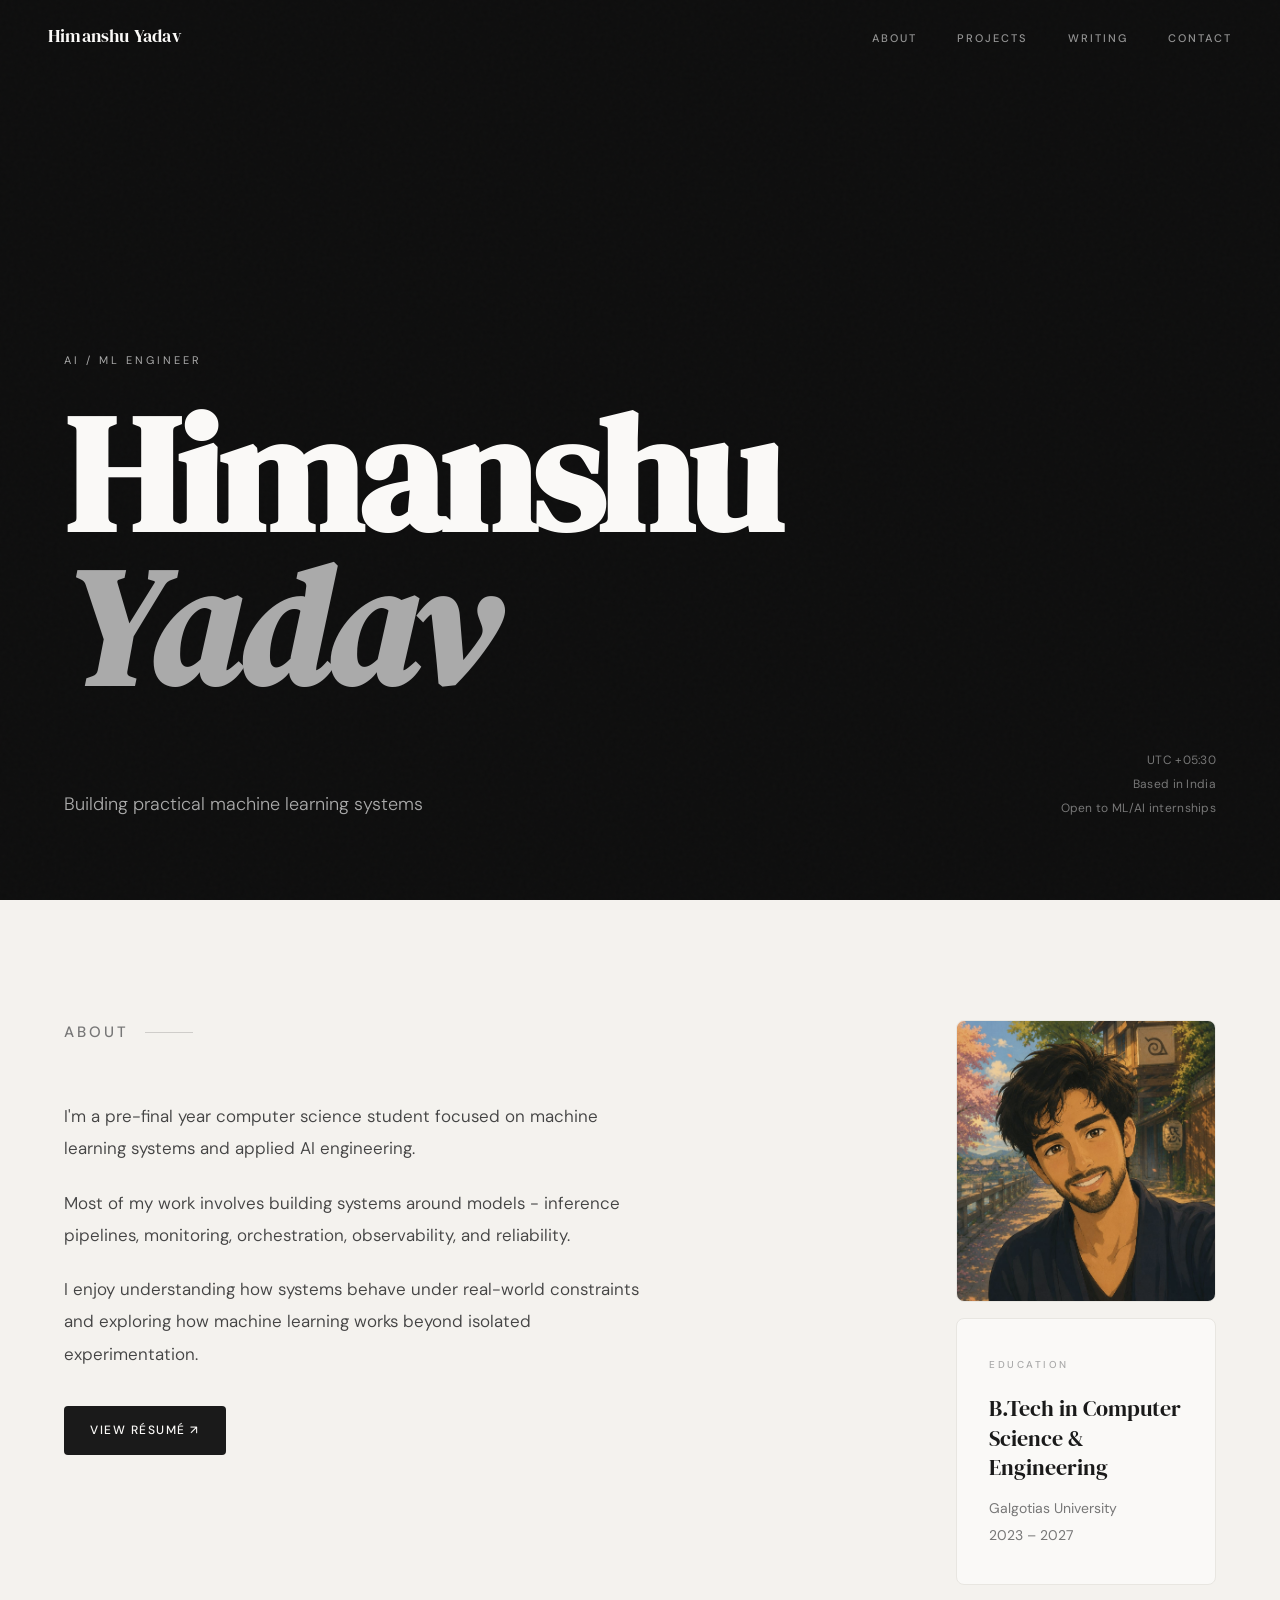
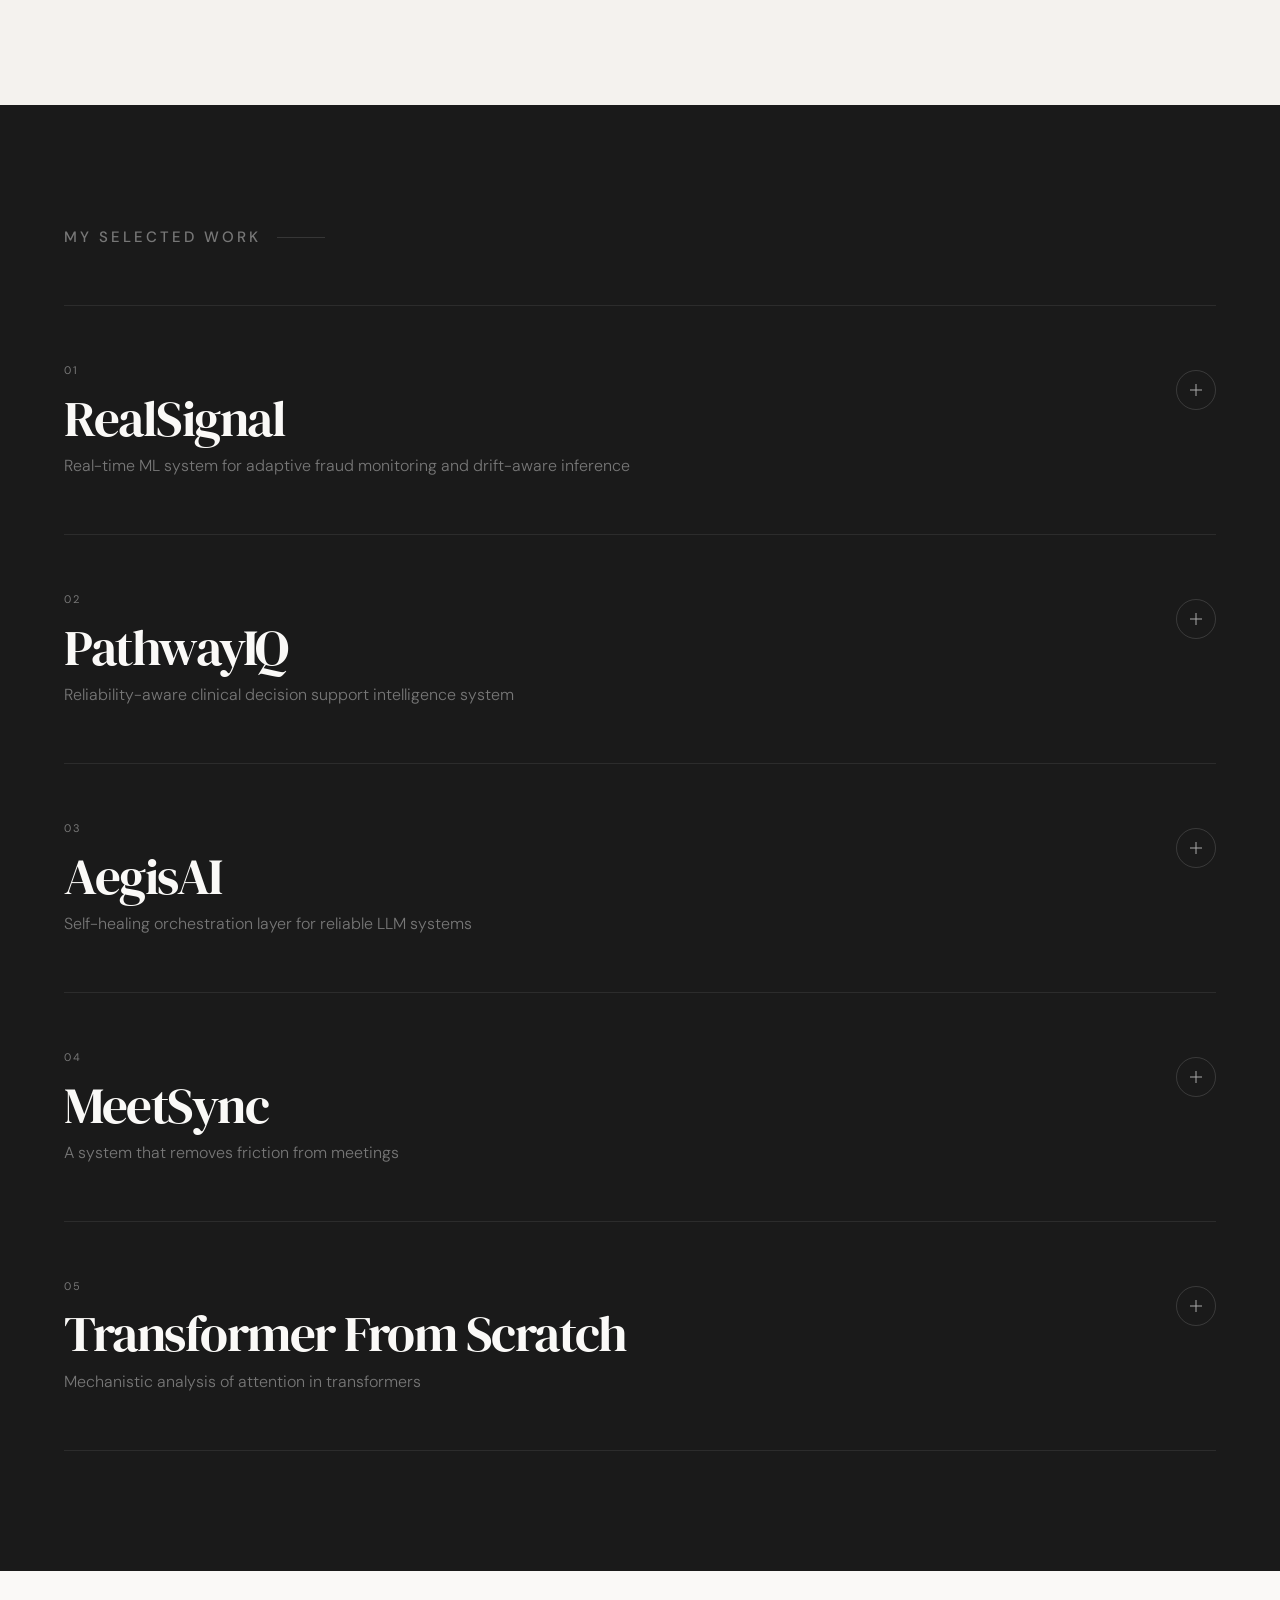
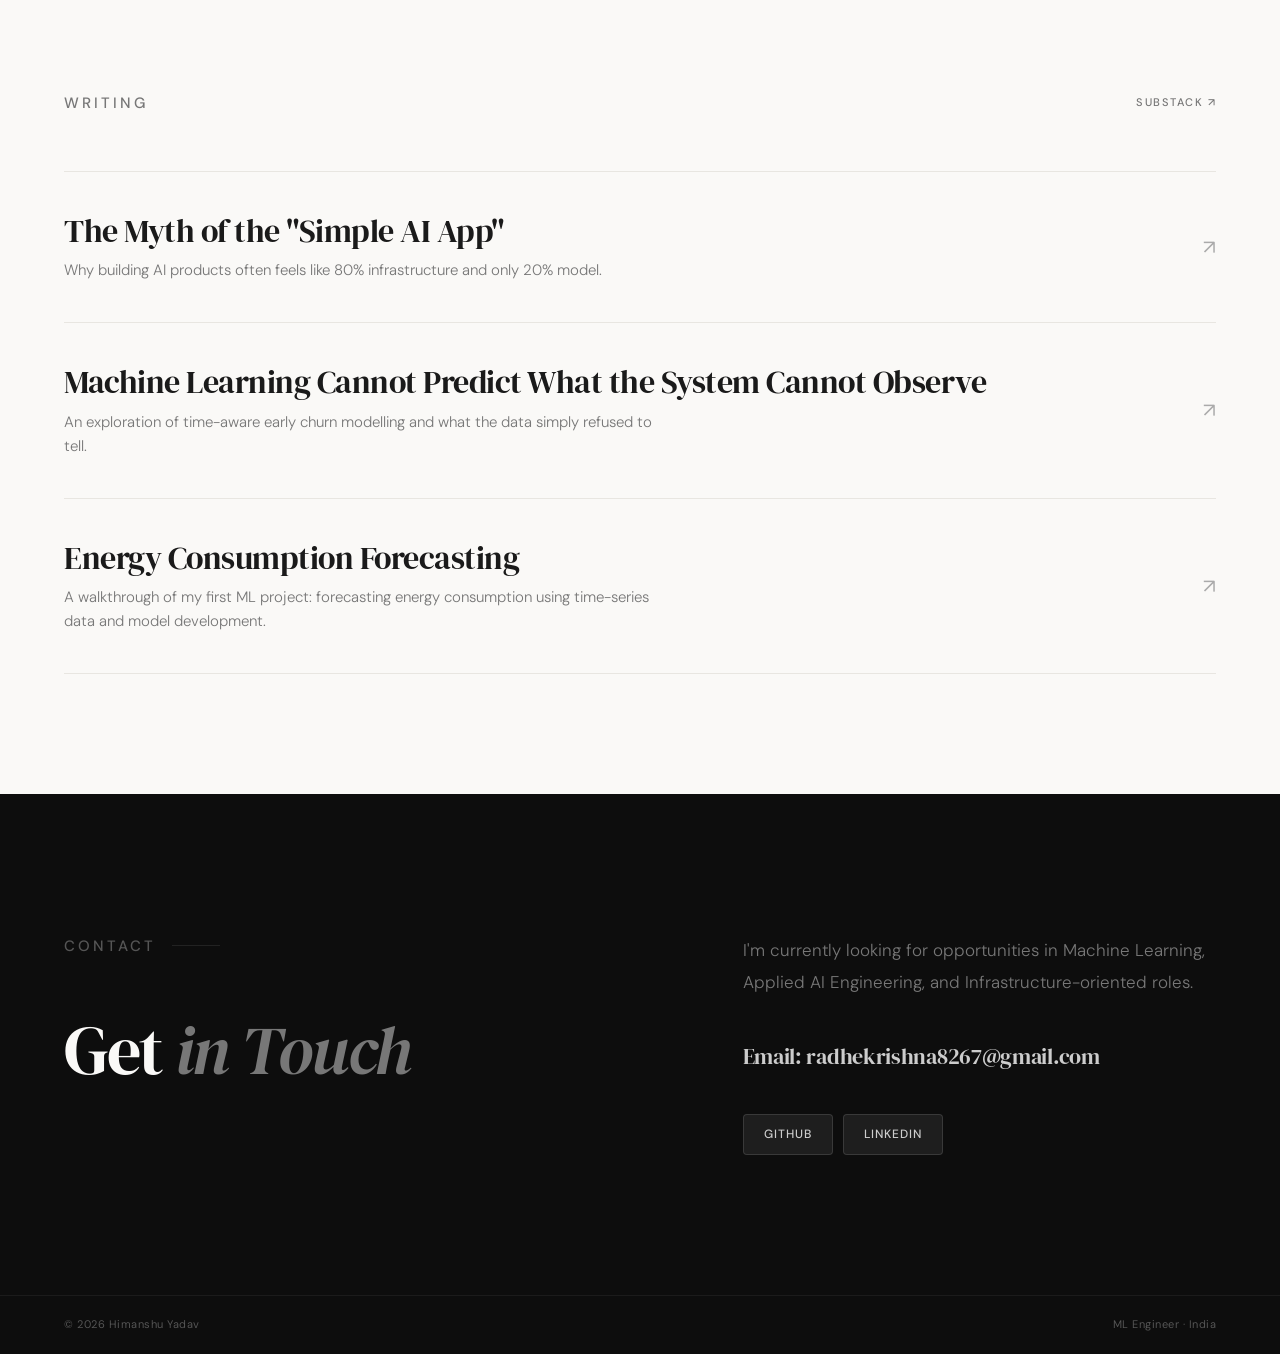
==== commit a1572efa: "removing forced closing behavior and prevents layout reflow" ====
--- a/index.html
+++ b/index.html
@@ -1346,11 +1346,7 @@
     // Project accordion — click anywhere on header
     document.querySelectorAll('.project-item').forEach(item => {
       item.querySelector('.project-header').addEventListener('click', () => {
-        const isOpen = item.classList.contains('open');
-        // Close all
-        document.querySelectorAll('.project-item.open').forEach(o => o.classList.remove('open'));
-        // Toggle clicked
-        if (!isOpen) item.classList.add('open');
+        item.classList.toggle('open');
       });
     });
 
